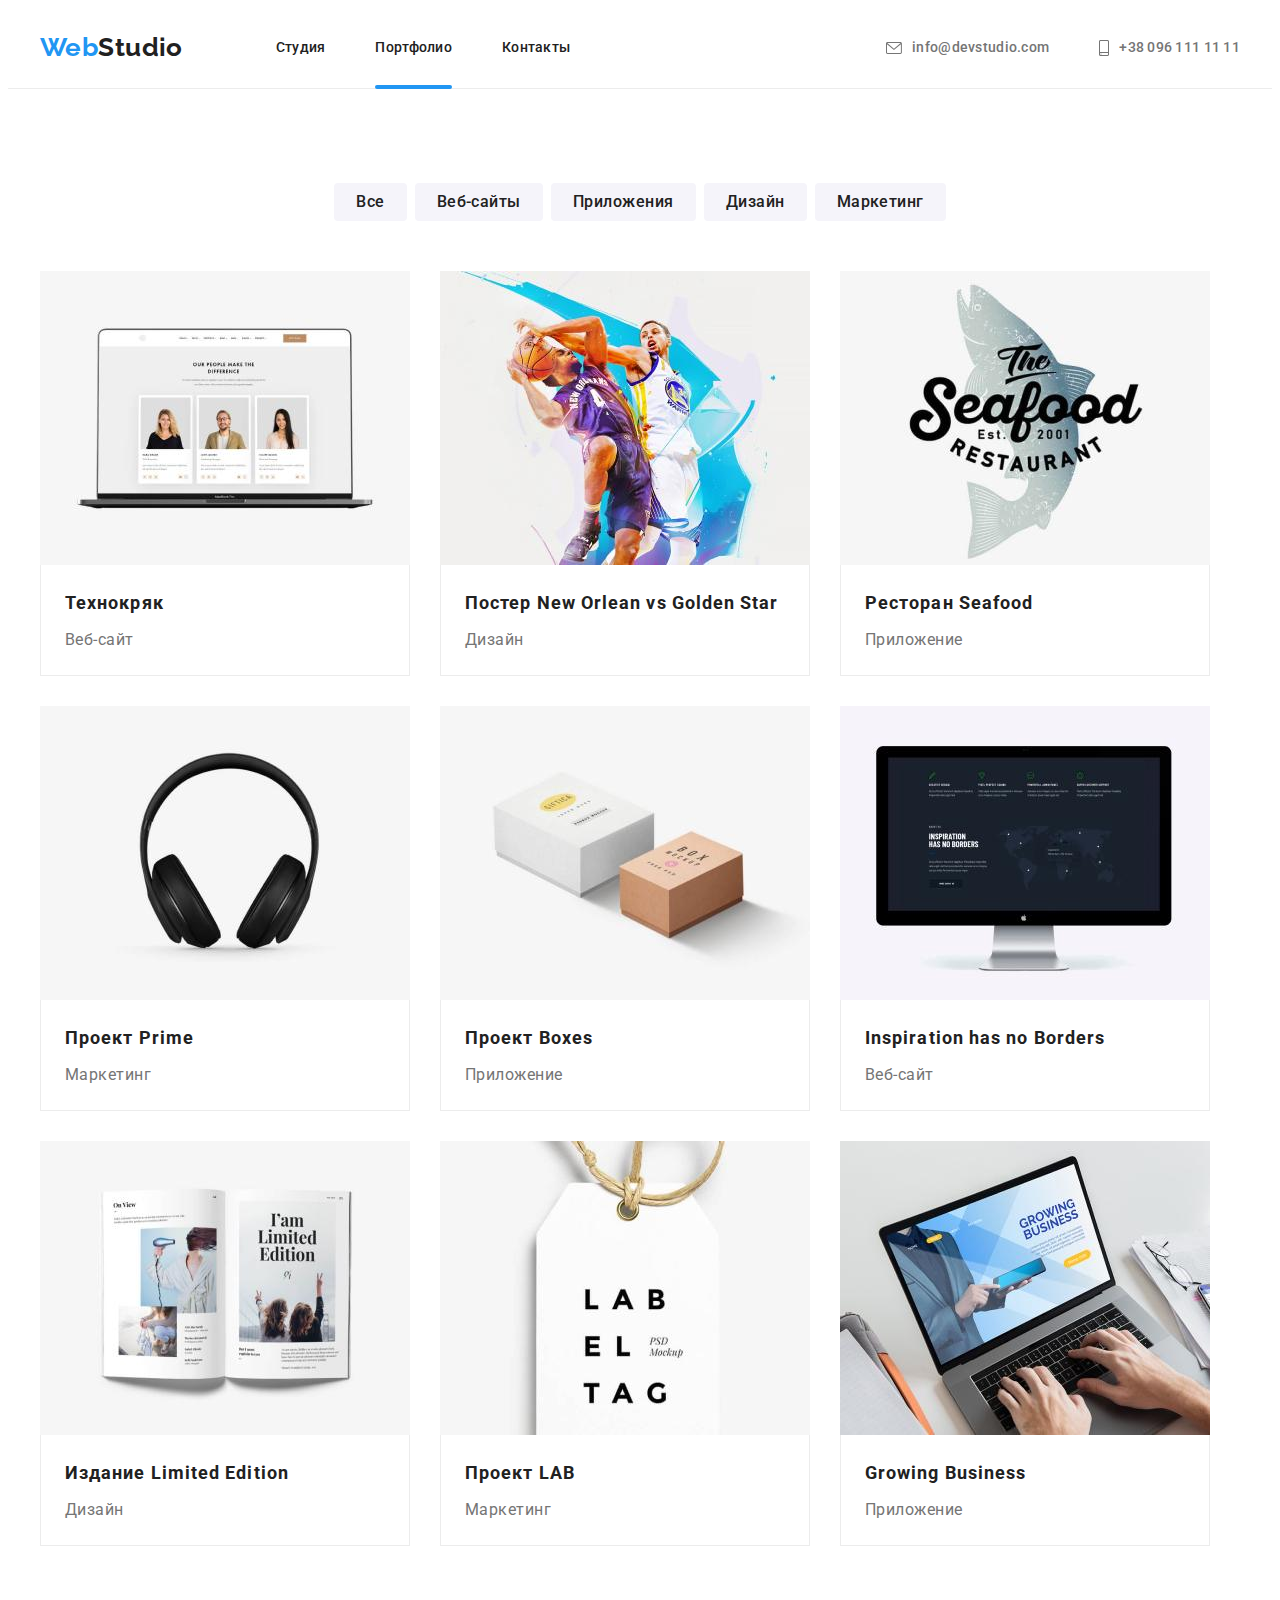
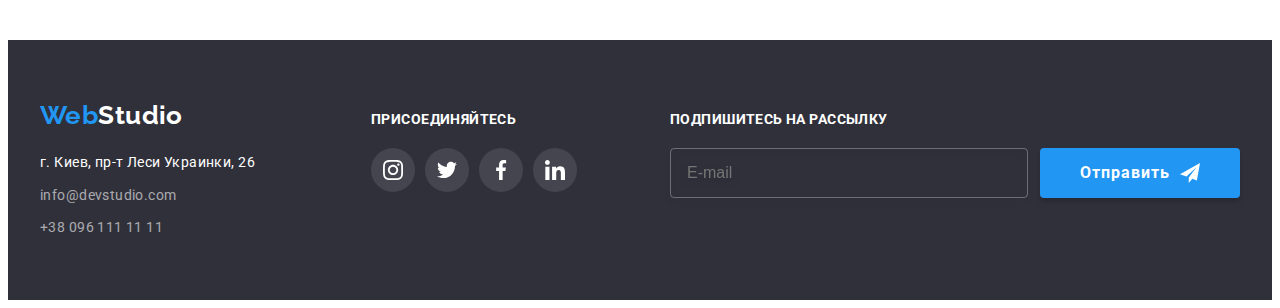
==== portfolio.html @ 01cbe45f "Add files via upload" ====
<!DOCTYPE html>
<html lang="ru">
<head>
    <meta charset="UTF-8">
    <meta http-equiv="X-UA-Compatible" content="IE=edge">
    <meta name="viewport" content="width=device-width, initial-scale=1.0">
    <link rel="preconnect" href="https://fonts.googleapis.com">
    <link rel="preconnect" href="https://fonts.gstatic.com" crossorigin>
    <link href="https://fonts.googleapis.com/css2?family=Raleway:wght@700&family=Roboto:wght@400;500;700;900&display=swap" rel="stylesheet">
    <link rel="stylesheet" href="https://cdnjs.cloudflare.com/ajax/libs/modern-normalize/1.1.0/modern-normalize.min.css"
        integrity="sha512-wpPYUAdjBVSE4KJnH1VR1HeZfpl1ub8YT/NKx4PuQ5NmX2tKuGu6U/JRp5y+Y8XG2tV+wKQpNHVUX03MfMFn9Q=="
        crossorigin="anonymous" referrerpolicy="no-referrer" />
    <link rel="stylesheet" href="./css/styles.css">
    <link rel="stylesheet" href="./css/main.min.css">
    <title>Document</title>
    
</head>
<body>
    <header class="header">
        <div class="container header__container">
            <nav class="navigation">
                <a href="./index.html" class="logo__dark"> <span class="logo">Web</span>Studio</a>
                <ul class="navigation__list">
                    <li class="navigation__item"><a class="navigation__link"
                            href="./index.html">Студия</a></li>
                    <li class="navigation__item"><a class="navigation__link navigation__link__active" href="./portfolio.html">Портфолио</a></li>
                    <li class="navigation__item"><a class="navigation__link" href="#">Контакты</a></li>
                </ul>
            </nav>
            <ul class="navigation-contacts">
                <li class="navigation-contacts__item">
                    <a class="navigation-contacts__link" href="mailto:info@devstudio.com">
                        <svg class="navigation-contacts__icon" width="16" height="12">
                            <use href="./images/icons.svg#icon-mail"></use>
                        </svg>
                        info@devstudio.com</a>
                </li>
    
                <li class="navigation-contacts__item"><a class="navigation-contacts__link" href="tel:+380961111111">
                        <svg class="navigation-contacts__icon" width="10" height="16">
                            <use href="./images/icons.svg#icon-smartphone"></use>
                        </svg>
                        +38 096 111 11 11</a>
                </li>
            </ul>
        </div>
    </header>

<main>
    <section class="section">
        <div class="container">
            <h1 class="hide-title">Наши проэкты</h1>
            <ul class="filter__list">
                <li class="filter__item"><button type="button" class="filter__btn">Все</button></li>
                <li class="filter__item"><button type="button" class="filter__btn">Веб-сайты</button></li>
                <li class="filter__item"><button type="button" class="filter__btn">Приложения</button></li>
                <li class="filter__item"><button type="button" class="filter__btn">Дизайн</button></li>
                <li class="filter__item"><button type="button" class="filter__btn">Маркетинг</button></li>
            </ul>

            <ul class="portfolio">
                <li class="portfolio__item">
                    <a class="portfolio__link" href="">
                        <div class="portfolio__wrap">
                            <img src="./images/tehnokryak.jpg" 
                            alt="Фотография ноутбука" width="370" height="294">
                            <p class="portfolio__text-content">Технокряк это современная площадка распространения коронавируса. Компании используют эту платформу для цифрового
                            шпионажа и атак на защищённые сервера конкурентов.</p>
                        </div>
                    <div class="portfolio__border portfolio-padding">
                        <h2 class="portfolio__title">Технокряк</h2>
                        <p class="portfolio__text">Веб-сайт</p>   
                    </div>
                </a>
                </li>

                <li class="portfolio__item">
                    <a class="portfolio__link" href="">
                        <div class="portfolio__wrap">
                            <img src="./images/poster-new-orlean.jpg" alt="Два баскетболиста" width="370" height="294">
                            <p class="portfolio__text-content">Технокряк это современная площадка распространения коронавируса. Компании используютэту платформу для цифрового
                            шпионажа и атак на защищённые сервера конкурентов.</p>
                        </div>
                    <div class="portfolio__border portfolio-padding">
                        <h2 class="portfolio__title">Постер <span lang="en">New Orlean vs Golden Star</span> </h2>
                        <p class="portfolio__text">Дизайн</p>
                    </div>
                    </a>
                </li>

                <li class="portfolio__item">
                    <a class="portfolio__link" href="">
                    <div class="portfolio__wrap">
                            <img src="./images/rest-seafood.jpg" alt="Эмблема ресторана" width="370" height="294">
                        <p class="portfolio__text-content">Технокряк это современная площадка распространения коронавируса. Компании используютэту платформу для цифрового
                        шпионажа и атак на защищённые сервера конкурентов.</p>
                    </div>
                    <div class="portfolio__border portfolio-padding">
                        <h2 class="portfolio__title">Ресторан <span lang="en">Seafood</span> </h2>
                        <p class="portfolio__text">Приложение</p>
                    </div>
                    </a>
                </li>

                <li class="portfolio__item">
                    <a class="portfolio__link" href="">
                    <div class="portfolio__wrap">
                        <img src="./images/prime.jpg" alt="Фото наушников" width="370" height="294">
                        <p class="portfolio__text-content">Технокряк это современная площадка распространения коронавируса. Компании используютэту платформу для цифрового
                        шпионажа и атак на защищённые сервера конкурентов.</p>
                    </div>
                    <div class="portfolio__border portfolio-padding">
                    <h2 class="portfolio__title">Проект <span lang="en">Prime</span> </h2>
                    <p class="portfolio__text">Маркетинг</p>
                    </div>
                    </a>
                </li>

                <li class="portfolio__item">
                    <a class="portfolio__link" href="">
                    <div class="portfolio__wrap">
                        <img src="./images/boxes.jpg" alt="Две коробки" width="370" height="294">
                        <p class="portfolio__text-content">Технокряк это современная площадка распространения коронавируса. Компании используютэту платформу для цифрового
                        шпионажа и атак на защищённые сервера конкурентов.</p>
                    </div>
                    <div class="portfolio__border portfolio-padding">
                    <h2 class="portfolio__title">Проект <span lang="en">Boxes</span> </h2>
                    <p class="portfolio__text">Приложение</p>
                    </div>
                    </a>
                </li>

                <li class="portfolio__item">
                    <a class="portfolio__link" href="">
                    <div class="portfolio__wrap">
                        <img src="./images/inspiration.jpg" alt="Монитор" width="370" height="294">
                        <p class="portfolio__text-content">Технокряк это современная площадка распространения коронавируса. Компании используютэту платформу для цифрового
                        шпионажа и атак на защищённые сервера конкурентов.</p>
                    </div>
                    <div class="portfolio__border portfolio-padding">
                    <h2 class="portfolio__title" lang="en">Inspiration has no Borders</h2>
                    <p class="portfolio__text">Веб-сайт</p>
                    </div>
                    </a>
                </li>

                <li class="portfolio__item">
                    <a class="portfolio__link" href="">
                    <div class="portfolio__wrap">
                        <img src="./images/limited-edition.jpg" alt="Открытая книга" width="370" height="294">
                        <p class="portfolio__text-content">Технокряк это современная площадка распространения коронавируса. Компании используютэту платформу для цифрового
                        шпионажа и атак на защищённые сервера конкурентов.</p>
                    </div>
                    <div class="portfolio__border portfolio-padding">
                    <h2 class="portfolio__title">Издание <span lang="en">Limited Edition</span> </h2>
                    <p class="portfolio__text">Дизайн</p>
                    </div>
                    </a>
                </li>

                <li class="portfolio__item">
                    <a class="portfolio__link" href="">
                    <div class="portfolio__wrap">
                        <img src="./images/lab.jpg" alt="Эмблема проэкта" width="370" height="294">
                        <p class="portfolio__text-content">Технокряк это современная площадка распространения коронавируса. Компании используютэту платформу для цифрового
                        шпионажа и атак на защищённые сервера конкурентов.</p>
                    </div>
                    <div class="portfolio__border portfolio-padding">
                    <h2 class="portfolio__title">Проект <span lang="en">LAB</span></h2>
                    <p class="portfolio__text">Маркетинг</p>
                    </div>
                    </a>
                </li>

                <li class="portfolio__item">
                    <a class="portfolio__link" href="">
                    <div class="portfolio__wrap">
                        <img src="./images/growing-business.jpg" alt="Реклама приложения на ноутбуке" width="370" height="294">
                        <p class="portfolio__text-content">Технокряк это современная площадка распространения коронавируса. Компании используютэту платформу для цифрового
                        шпионажа и атак на защищённые сервера конкурентов.</p>
                    </div>
                    <div class="portfolio__border portfolio-padding">
                    <h2 class="portfolio__title" lang="en">Growing Business</h2>
                    <p class="portfolio__text">Приложение</p>
                    </div>
                    </a>
                </li>

            </ul>
        </div>
    </section>

</main>
    
    <footer class="footer">
        <div class="container footer-block">
            <div class="footer-contacts">
                <a class="logo__white" href="#"><span class="logo">Web</span>Studio</a>
                <address>
                    <ul class="footer-contacts__list">
                        <li class="footer-contacts__item">
                            <a class="footer-contacts__link" href="https://goo.gl/maps/mKmkBRbk66RdH9SZ9" target="-blank"
                                rel="noopener noreferrer">
                                г. Киев, пр-т Леси Украинки, 26</a>
                        </li>
    
                        <li class="footer-contacts__item">
                            <a class="footer-contacts__mail-tel" href="mailto:info@devstudio.com">info@devstudio.com</a>
                        </li>
    
                        <li class="footer-contacts__item">
                            <a class="footer-contacts__mail-tel" href="tel:+380961111111">+38 096 111 11 11</a>
                        </li>
                    </ul>
                </address>
            </div>
    
            <div class="footer-social">
                <h3 class="footer-social__title">присоединяйтесь</h3>
                <ul class="footer-social__list">
                    <li class="footer-social__item">
                        <a class="footer-social__link" href="#">
                            <svg class="footer-social__icon size-icon">
                                <use href="./images/icons.svg#icon-instagram"></use>
                            </svg>
                        </a>
                    </li>
                    <li class="footer-social__item">
                        <a class="footer-social__link" href="#">
                            <svg class="footer-social__icon size-icon">
                                <use href="./images/icons.svg#icon-twitter"></use>
                            </svg>
                        </a>
                    </li>
                    <li class="footer-social__item">
                        <a class="footer-social__link" href="#">
                            <svg class="footer-social__icon size-icon">
                                <use href="./images/icons.svg#icon-facebook"></use>
                            </svg>
                        </a>
                    </li>
                    <li class="footer-social__item">
                        <a class="footer-social__link" href="#">
                            <svg class="footer-social__icon size-icon">
                                <use href="./images/icons.svg#icon-linkedin"></use>
                            </svg>
                        </a>
                    </li>
                </ul>
            </div>
    
            <div class="footer-mailing">
                <h2 class="footer-mailing__title">Подпишитесь на рассылку</h2>
                <form action="#" class="footer-mailing__form">
                    <input type="email" id="mailing" class="footer-mailing__input" placeholder="E-mail">
                    <button type="submit" class="footer-mailing__btn">Отправить
                        <svg class="footer-mailing__icon" width="20" height="20">
                            <use href="./images/icons.svg#icon-send"></use>
                        </svg>
                    </button>
                </form>
            </div>
        </div>
    </footer>
</body>
</html>
---- css/styles.css ----
/* --------------HEADER----------------------- */
<<<<<<< Updated upstream
.site {
  border: 1px solid #ececec;
  border-top-style: none;
  border-right-style: none;
  border-left-style: none;
}

.site-logo {
  font-family: Raleway;
  font-weight: 700;
  font-size: 26px;
  line-height: 1.19;
  color: var(--studio-header-logo-color);
  padding-bottom: 25px;
  padding-top: 24px;
  margin-right: 93px;
}

.navigation-container {
  display: flex;
  align-items: center;
}

.site-container {
  display: flex;
  align-items: center;
}

.site-logo-span {
  font-family: Raleway;
  font-weight: 700;
  font-size: 26px;
  line-height: 1.19;
  color: var(--web-logo-color);
}

.site-nav-link {
  display: block;
  font-weight: 500;
  font-size: 14px;
  line-height: 1.14;
  letter-spacing: 0.02em;
  color: var(--second-title-color);
  position: relative;
}

.site-nav-list {
  display: flex;
}

.site-nav-item:not(:last-child) {
  margin-right: 50px;
}

.site-nav-link.active::after {
  content: '';
  width: 100%;
  height: 4px;
  background-color: rgba(33, 150, 243, 1);
  position: absolute;
  display: block;
  bottom: -1px;
  left: 0;
  border-radius: 2px;
}

.site-nav-link,
.contacts-mail,
.contacts-tel {
  padding-top: 32px;
  padding-bottom: 32px;
}

.contacts-tel,
.contacts-mail {
  color: var(--header-contacts-text-color);
  display: flex;
  align-items: center;
  justify-content: center;
}

.contacts-item:not(:last-child) {
  margin-right: 50px;
}

.contacts-icon {
  fill: currentColor;
  margin-right: 10px;
}

.contacts-item {
  display: flex;
}

.contacts-list {
  font-weight: 500;
  font-size: 14px;
  line-height: 1.14;
  letter-spacing: 0.02em;
  color: var(--header-contacts-text-color);
  display: flex;
  margin-left: auto;
}
=======
>>>>>>> Stashed changes

/* ----------------------HOVER-FOCUS--------------------------- */

/* ----------------------HERO---------------------------- */

/* ----------------- PECULIARITEIS--------------------------- */

/* -----------------  WHAT WE DO --------------------------- */

/* -----------------  COMMADS --------------------------- */

/* -----------------  REGULAR CUSTOMERS --------------------------- */

/* -----------------  FOOTER --------------------------- */

/* -----------------  PORTFOLIO --------------------------- */

/* -----------------  MODAL ----------------------------- */
<<<<<<< Updated upstream

.backdrop {
  width: 100vw;
  height: 100vh;
  background-color: rgba(0, 0, 0, 0.2);
  position: fixed;
  top: 0;
  transition: opacity 1000ms cubic-bezier(0.4, 0, 0.2, 1),
    visibility 1000ms cubic-bezier(0.4, 0, 0.2, 1);
}

.backdrop.is-hidden .modal {
  transform: translateX(50px);
  transition: transform 1000ms cubic-bezier(0.4, 0, 0.2, 1);
}

.modal {
  position: absolute;
  width: 528px;
  min-height: 581px;
  background-color: #fff;
  border-radius: 4px;
  top: 50%;
  left: 50%;
  box-shadow: 0px 1px 3px rgba(0, 0, 0, 0.12), 0px 1px 1px rgba(0, 0, 0, 0.14),
    0px 2px 1px rgba(0, 0, 0, 0.2);
  transform: translateX(0);
  transform: translate(-50%, -50%);
  transition: transform 1000ms cubic-bezier(0.4, 0, 0.2, 1);
  padding: 40px 40px;
}

.modal-close {
  position: absolute;
  width: 30px;
  height: 30px;
  top: 8px;
  right: 8px;
  border: 1px solid rgba(0, 0, 0, 0.1);
  background-color: transparent;
  border-radius: 50%;
  display: flex;
  justify-content: center;
  align-items: center;
  cursor: pointer;
  transition: border-color 250ms cubic-bezier(0.4, 0, 0.2, 1);
}

.close-icon {
  fill: #000000;
  transition: fill 250ms cubic-bezier(0.4, 0, 0.2, 1),
    background-color 250ms cubic-bezier(0.4, 0, 0.2, 1);
}

.modal-text {
  font-weight: 700;
  font-size: 20px;
  line-height: 1.15;
  text-align: center;
  letter-spacing: 0.03em;
  color: #212121;
}
.is-hidden {
  visibility: hidden;
  opacity: 0;
  pointer-events: none;
}

.modal-form-input {
  width: 100%;
  height: 40px;
  margin: 0;
  border: 1px solid rgba(33, 33, 33, 0.2);
  box-sizing: border-box;
  border-radius: 4px;
  /* margin-top: 28px; */
  padding-right: 15px;
  padding-left: 42px;
  outline: none;
  transition: border-color 250ms cubic-bezier(0.4, 0, 0.2, 1);
}

.modal-license {
  font-size: 14px;
  line-height: 24px;
  line-height: 1.46%;
  box-sizing: border-box;
  outline: none;
  transition: border-color 250ms cubic-bezier(0.4, 0, 0.2, 1);
}

.modal-license:focus,
.modal-form-comments:focus,
.modal-form-input:focus {
  border-color: var(--hover-focus-color);
}

.modal-form-input:focus + .form-icon {
  fill: var(--hover-focus-color);
}

.modal-form-comments {
  width: 100%;
  height: 120px;
  border: 1px solid rgba(33, 33, 33, 0.2);
  box-sizing: border-box;
  border-radius: 4px;
  /* margin-top: 28px; */
  padding: 12px 16px;
  outline: none;
  display: block;
  transition: border-color 250ms cubic-bezier(0.4, 0, 0.2, 1);
}

.modal-form {
  margin-top: 12px;
}
.modal-field:not(:first-child) {
  margin-top: 10px;
}

.modal-license {
  color: #2196f3;
  text-decoration: underline;
}

.input-wrap {
  position: relative;
}

.input-icon {
  width: 18px;
  height: 18px;
  transition: fill 250ms cubic-bezier(0.4, 0, 0.2, 1);
}

.form-icon {
  position: absolute;
  left: 12px;
  top: 50%;
  transform: translateY(-50%);
}

.form-btn {
  width: 200px;
}

.check-item {
  width: 16px;
  height: 15px;
  border: 2px solid var(--second-title-color);
  border-radius: 2px;
  margin-right: 8px;
  display: flex;
  align-items: center;
  justify-content: center;
}

.check-text {
  font-size: 14px;
  line-height: 1.46em;
  display: flex;
  align-items: center;
}
.check-icon {
  fill: #ffffff;
}
.input-checkbox:checked + .check-text .check-item {
  background-color: var(--hover-focus-color);
  border: none;
}
.modal-check {
  justify-content: center;
  margin-top: 20px;
  display: flex;
}

.modal-btn {
  margin-top: 30px;
}
.modal-btn {
  display: flex;
  align-items: center;
  justify-content: center;
}

textarea {
  resize: none;
}
=======
>>>>>>> Stashed changes
---- css/main.min.css ----
p,h1,h2,h3,h4,h5,h6{margin:0}ul{margin:0;padding:0;list-style:none}img{display:block;max-width:100%;height:auto}a{text-decoration:none;-webkit-transition:color 250ms cubic-bezier(0.4, 0, 0.2, 1);transition:color 250ms cubic-bezier(0.4, 0, 0.2, 1)}label{font-size:12px;line-height:1.16;color:var(--main-text-color);display:block;margin-bottom:4px}address{font-style:normal}textarea{resize:none}:root{--main-title-color: #ffffff;--second-title-color: #212121;--main-text-color: #757575;--footer-contacts-text-color: rgba(255, 255, 255, 0.6);--footer-link-color: #ffffff;--header-contacts-text-color: #757575;--hover-focus-color: #2196f3;--hero-btn-color: #188ce8;--web-logo-color: #2196f3;--studio-header-logo-color: #212121;--studio-footer-logo-color: #ffffff;--main-btn-color: #ffffff;--background-btn-color: #2196f3;--background-portfolio-btn-color: #f5f4fa;--background-hero-footer-color: #2f303a;--background-commands-color: #f5f4fa;--background-item-commads: #ffffff;--second-btn-color: #212121;--portfolio-btn-accent-color: #ffffff}.hide-title{border:0;clip:rect(0 0 0 0);height:1px;margin:-1px;overflow:hidden;padding:0;position:absolute;white-space:nowrap;width:1px}body{font-family:Roboto, sans-serif;font-size:14px;line-height:1.71;letter-spacing:0.03em;color:var(--main-text-color)}.container{width:1200px;padding-left:15px;padding-right:15px;margin:0 auto}.section{padding-top:94px;padding-bottom:94px}.section__title{font-weight:700;font-size:36px;line-height:1.16;text-align:center;color:var(--second-title-color)}.size-icon{width:20px;height:20px;-webkit-transition:fill 250ms cubic-bezier(0.4, 0, 0.2, 1);transition:fill 250ms cubic-bezier(0.4, 0, 0.2, 1)}.peculiarities__icon{width:70px;height:70px}.customers__icon{width:106px;height:60px}.header{border:1px solid #ececec;border-top-style:none;border-right-style:none;border-left-style:none}.logo{font-family:Raleway;font-weight:700;font-size:26px;line-height:1.19;color:var(--web-logo-color)}.logo__dark{font-family:Raleway;font-weight:700;font-size:26px;line-height:1.19;color:var(--studio-header-logo-color);padding-bottom:25px;padding-top:24px;margin-right:93px}.header__container{display:-webkit-box;display:-ms-flexbox;display:flex;-webkit-box-align:center;-ms-flex-align:center;align-items:center}.navigation{display:-webkit-box;display:-ms-flexbox;display:flex;-webkit-box-align:center;-ms-flex-align:center;align-items:center}.navigation__link{display:block;font-weight:500;font-size:14px;line-height:1.14;letter-spacing:0.02em;color:var(--second-title-color);position:relative}.navigation__link:hover,.navigation__link:focus{color:var(--hover-focus-color)}.navigation__list{display:-webkit-box;display:-ms-flexbox;display:flex}.navigation__item:not(:last-child){margin-right:50px}.navigation__link.navigation__link__active::after{content:'';width:100%;height:4px;background-color:#2196f3;position:absolute;display:block;bottom:-1px;left:0;border-radius:2px}.navigation__link,.navigation-contacts__link{padding-top:32px;padding-bottom:32px}.navigation-contacts__link{color:var(--header-contacts-text-color);display:-webkit-box;display:-ms-flexbox;display:flex;-webkit-box-align:center;-ms-flex-align:center;align-items:center;-webkit-box-pack:center;-ms-flex-pack:center;justify-content:center}.navigation-contacts__link:hover,.navigation-contacts__link:focus{color:var(--hover-focus-color)}.navigation-contacts__icon{fill:currentColor;margin-right:10px}.navigation-contacts__item{display:-webkit-box;display:-ms-flexbox;display:flex}.navigation-contacts__item:not(:last-child){margin-right:50px}.navigation-contacts{font-weight:500;font-size:14px;line-height:1.14;letter-spacing:0.02em;color:var(--header-contacts-text-color);display:-webkit-box;display:-ms-flexbox;display:flex;margin-left:auto}.contacts-icon:hover,.contacts-icon:focus{fill:currentColor}.hero{background-color:var(--background-hero-footer-color);text-align:center;padding:200px 0px;background-image:-webkit-gradient(linear, left top, left bottom, from(rgba(47,48,58,0.4)), to(rgba(47,48,58,0.4))),url(../images/title.jpg);background-image:linear-gradient(rgba(47,48,58,0.4), rgba(47,48,58,0.4)),url(../images/title.jpg);background-size:cover;max-width:1600px;margin-left:auto;margin-right:auto;background-repeat:no-repeat;background-position:center}.hero__title{font-weight:900;font-size:44px;line-height:1.36;letter-spacing:0.06em;text-transform:uppercase;color:var(--main-title-color)}.hero__btn{font-family:Roboto;font-weight:700;font-size:16px;line-height:1.87;letter-spacing:0.06em;color:var(--main-btn-color);background:var(--background-btn-color);-webkit-box-shadow:0px 4px 4px rgba(0,0,0,0.15);box-shadow:0px 4px 4px rgba(0,0,0,0.15);border-radius:4px;padding:10px 32px;cursor:pointer;border:transparent}.peculiarities{display:-webkit-box;display:-ms-flexbox;display:flex}.peculiarities__item{width:270px}.peculiarities__item:not(:last-child){margin-right:30px}.peculiarities__title{font-weight:700;font-size:14px;line-height:1.14;text-transform:uppercase;color:var(--second-title-color)}.peculiarities__text{margin-top:10px}.peculiarities__box{height:120px;display:-webkit-box;display:-ms-flexbox;display:flex;-webkit-box-align:center;-ms-flex-align:center;align-items:center;-webkit-box-pack:center;-ms-flex-pack:center;justify-content:center;background-color:#f5f4fa;border-radius:4px;margin-bottom:30px}.section_no-padding-top{padding-top:0px}.work{display:-webkit-box;display:-ms-flexbox;display:flex;margin-top:50px}.work__item{position:relative}.work__item:not(:last-child){margin-right:30px}.work__text{font-weight:700;line-height:1.14;color:#ffffff;text-transform:uppercase}.work__item>.work__text{position:absolute;bottom:0;left:0;background:rgba(47,48,58,0.8);width:100%;height:70px;display:-webkit-box;display:-ms-flexbox;display:flex;-webkit-box-align:center;-ms-flex-align:center;align-items:center;-webkit-box-pack:center;-ms-flex-pack:center;justify-content:center}.section__other-background{background-color:var(--background-commands-color)}.commands__title{font-weight:500;font-size:16px;line-height:1.18;text-align:center;color:var(--second-title-color)}.commands{display:-webkit-box;display:-ms-flexbox;display:flex;margin-top:50px}.commands__text{text-align:center;margin-top:10px}.commands__indent{padding-top:30px;padding-bottom:30px}.commands__item{-webkit-box-shadow:0px 1px 3px rgba(0,0,0,0.12),0px 1px 1px rgba(0,0,0,0.14),0px 2px 1px rgba(0,0,0,0.2);box-shadow:0px 1px 3px rgba(0,0,0,0.12),0px 1px 1px rgba(0,0,0,0.14),0px 2px 1px rgba(0,0,0,0.2);border-radius:0px 0px 4px 4px;background:var(--background-item-commads)}.commands__item:not(:last-child){margin-right:30px}.social__icon{fill:#afb1b8}.social__link:hover .social__icon,.social__link:focus .social__icon{fill:#ffffff}.social{display:-webkit-box;display:-ms-flexbox;display:flex;-webkit-box-pack:center;-ms-flex-pack:center;justify-content:center;margin-top:16px}.social__item{width:44px;height:44px}.social__item+.social{margin-left:10px}.social__link{width:100%;height:100%;border-radius:50%;display:-webkit-box;display:-ms-flexbox;display:flex;-webkit-box-align:center;-ms-flex-align:center;align-items:center;-webkit-box-pack:center;-ms-flex-pack:center;justify-content:center;-webkit-transition:fill 250ms cubic-bezier(0.4, 0, 0.2, 1),background-color 250ms cubic-bezier(0.4, 0, 0.2, 1);transition:fill 250ms cubic-bezier(0.4, 0, 0.2, 1),background-color 250ms cubic-bezier(0.4, 0, 0.2, 1)}.social__link:hover,.social__link:focus{background-color:#2196f3}.customers__icon{fill:#afb1b8;-webkit-transition:fill 250ms cubic-bezier(0.4, 0, 0.2, 1),background-color 250ms cubic-bezier(0.4, 0, 0.2, 1);transition:fill 250ms cubic-bezier(0.4, 0, 0.2, 1),background-color 250ms cubic-bezier(0.4, 0, 0.2, 1)}.customers__icon:hover,.customers__icon:focus{fill:#2196f3}.customers{display:-webkit-box;display:-ms-flexbox;display:flex;-webkit-box-pack:center;-ms-flex-pack:center;justify-content:center;-ms-flex-line-pack:center;align-content:center;margin-top:50px}.customers__item{width:170px;height:92px;border:1px solid;border-radius:4px;border-color:#afb1b8;-webkit-transition:border-color 250ms cubic-bezier(0.4, 0, 0.2, 1);transition:border-color 250ms cubic-bezier(0.4, 0, 0.2, 1)}.customers__item:hover,.customers__item:focus{color:#2196f3;border-color:#2196f3}.customers__item+.customers__item{margin-left:30px}.customers__link{width:100%;height:100%;display:-webkit-box;display:-ms-flexbox;display:flex;-webkit-box-align:center;-ms-flex-align:center;align-items:center;-webkit-box-pack:center;-ms-flex-pack:center;justify-content:center}.customers__link:hover .customers__icon,.customers__link:focus .customers__icon{fill:#2196f3}.footer{background-color:var(--background-hero-footer-color);padding:60px 0}.footer-contacts{-webkit-box-flex:1;-ms-flex-positive:1;flex-grow:1;margin-right:70px}.footer-contacts__list{margin-top:20px}.footer-contacts__item:not(:first-child){margin-top:9px}.footer-contacts__link{font-family:Roboto;font-style:normal;font-weight:400;font-size:14px;line-height:1.71;letter-spacing:0.03em;color:var(--footer-link-color)}.footer-contacts__mail-tel{font-weight:400;font-size:14px;line-height:1.71;letter-spacing:0.03em;color:var(--footer-contacts-text-color)}.footer-contacts__mail-tel:hover,.footer-contacts__mail-tel:focus{color:var(--hover-focus-color)}.footer-social{margin-right:93px}.footer-social__title{font-weight:700;font-size:14px;line-height:1.14;letter-spacing:3%;color:#ffffff;text-transform:uppercase}.footer-mailing__form{margin-top:20px;display:-webkit-box;display:-ms-flexbox;display:flex;-webkit-box-align:self-end;-ms-flex-align:self-end;align-items:self-end;text-align:center}.footer-social__list{display:-webkit-box;display:-ms-flexbox;display:flex;margin-top:20px}.footer-social__item{border-radius:50%;background-color:rgba(255,255,255,0.1);width:44px;height:44px}.footer-social__item+.footer-social__item{margin-left:10px}.footer-social__icon{fill:#ffffff}.footer-social__link{width:100%;height:100%;border-radius:50%;display:-webkit-box;display:-ms-flexbox;display:flex;-webkit-box-align:center;-ms-flex-align:center;align-items:center;-webkit-box-pack:center;-ms-flex-pack:center;justify-content:center;-webkit-transition:fill 250ms cubic-bezier(0.4, 0, 0.2, 1),background-color 250ms cubic-bezier(0.4, 0, 0.2, 1);transition:fill 250ms cubic-bezier(0.4, 0, 0.2, 1),background-color 250ms cubic-bezier(0.4, 0, 0.2, 1)}.footer-social__link:hover,.footer-social__link:focus{background-color:#2196f3}.footer-mailing{display:block}.footer-mailing__title{text-transform:uppercase;color:var(--main-title-color);font-weight:700;font-size:14px;line-height:1.14;text-transform:uppercase}.footer-mailing__input{width:358px;height:50px;padding:15px 16px;margin-right:12px;border:1px solid rgba(255,255,255,0.3);-webkit-box-sizing:border-box;box-sizing:border-box;-webkit-filter:drop-shadow(0px 4px 4px rgba(0,0,0,0.15));filter:drop-shadow(0px 4px 4px rgba(0,0,0,0.15));border-radius:4px;font-size:16px;line-height:1.25;display:-webkit-box;display:-ms-flexbox;display:flex;color:rgba(255,255,255,0.6);background-color:var(--hero-background-color);outline:none;-webkit-transition-property:border-color;transition-property:border-color;-webkit-transition-duration:250ms;transition-duration:250ms;-webkit-transition-timing-function:cubic-bezier(0.4, 0, 0.2, 1);transition-timing-function:cubic-bezier(0.4, 0, 0.2, 1)}.footer-mailing__btn{font-family:Roboto;font-weight:700;font-size:16px;line-height:1.87;letter-spacing:0.06em;color:var(--main-btn-color);background:var(--background-btn-color);-webkit-box-shadow:0px 4px 4px rgba(0,0,0,0.15);box-shadow:0px 4px 4px rgba(0,0,0,0.15);border-radius:4px;padding:10px 32px;cursor:pointer;border:transparent;-webkit-box-pack:center;-ms-flex-pack:center;justify-content:center;width:200px;display:-webkit-box;display:-ms-flexbox;display:flex;-webkit-box-align:center;-ms-flex-align:center;align-items:center}.footer-mailing__icon{margin-left:10px}.footer-block{display:-webkit-box;display:-ms-flexbox;display:flex;-webkit-box-align:baseline;-ms-flex-align:baseline;align-items:baseline}.logo__white{font-family:Raleway;font-weight:700;font-size:26px;line-height:1.19;color:var(--studio-footer-logo-color);display:block}.backdrop{width:100vw;height:100vh;background-color:rgba(0,0,0,0.2);position:fixed;top:0;-webkit-transition:opacity 1000ms cubic-bezier(0.4, 0, 0.2, 1),visibility 1000ms cubic-bezier(0.4, 0, 0.2, 1);transition:opacity 1000ms cubic-bezier(0.4, 0, 0.2, 1),visibility 1000ms cubic-bezier(0.4, 0, 0.2, 1)}.backdrop.is-hidden .modal{-webkit-transform:translateX(50px);transform:translateX(50px);-webkit-transition:-webkit-transform 1000ms cubic-bezier(0.4, 0, 0.2, 1);transition:-webkit-transform 1000ms cubic-bezier(0.4, 0, 0.2, 1);transition:transform 1000ms cubic-bezier(0.4, 0, 0.2, 1);transition:transform 1000ms cubic-bezier(0.4, 0, 0.2, 1), -webkit-transform 1000ms cubic-bezier(0.4, 0, 0.2, 1)}.modal{position:absolute;width:528px;min-height:581px;background-color:#fff;border-radius:4px;top:50%;left:50%;-webkit-box-shadow:0px 1px 3px rgba(0,0,0,0.12),0px 1px 1px rgba(0,0,0,0.14),0px 2px 1px rgba(0,0,0,0.2);box-shadow:0px 1px 3px rgba(0,0,0,0.12),0px 1px 1px rgba(0,0,0,0.14),0px 2px 1px rgba(0,0,0,0.2);-webkit-transform:translateX(0);transform:translateX(0);-webkit-transform:translate(-50%, -50%);transform:translate(-50%, -50%);-webkit-transition:-webkit-transform 1000ms cubic-bezier(0.4, 0, 0.2, 1);transition:-webkit-transform 1000ms cubic-bezier(0.4, 0, 0.2, 1);transition:transform 1000ms cubic-bezier(0.4, 0, 0.2, 1);transition:transform 1000ms cubic-bezier(0.4, 0, 0.2, 1), -webkit-transform 1000ms cubic-bezier(0.4, 0, 0.2, 1);padding:40px 40px}.modal__close{position:absolute;width:30px;height:30px;top:8px;right:8px;border:1px solid rgba(0,0,0,0.1);background-color:transparent;border-radius:50%;display:-webkit-box;display:-ms-flexbox;display:flex;-webkit-box-pack:center;-ms-flex-pack:center;justify-content:center;-webkit-box-align:center;-ms-flex-align:center;align-items:center;cursor:pointer;-webkit-transition:border-color 250ms cubic-bezier(0.4, 0, 0.2, 1);transition:border-color 250ms cubic-bezier(0.4, 0, 0.2, 1)}.modal__close:hover,.modal__close:focus{color:#2196f3;border-color:#2196f3}.modal__icon{fill:#000000;-webkit-transition:fill 250ms cubic-bezier(0.4, 0, 0.2, 1),background-color 250ms cubic-bezier(0.4, 0, 0.2, 1);transition:fill 250ms cubic-bezier(0.4, 0, 0.2, 1),background-color 250ms cubic-bezier(0.4, 0, 0.2, 1)}.modal__icon:hover,.modal__icon:focus{fill:#2196f3}.modal__close:hover .modal__icon,.modal__close:focus .modal__icon{fill:#2196f3}.modal__text{font-weight:700;font-size:20px;line-height:1.15;text-align:center;letter-spacing:0.03em;color:#212121}.modal-form{margin-top:12px}.modal-form:not(:first-child){margin-top:10px}.modal-form__wrap{position:relative}.is-hidden{visibility:hidden;opacity:0;pointer-events:none}.modal-form__input{width:100%;height:40px;margin:0;border:1px solid rgba(33,33,33,0.2);-webkit-box-sizing:border-box;box-sizing:border-box;border-radius:4px;padding-right:15px;padding-left:42px;outline:none;-webkit-transition:border-color 250ms cubic-bezier(0.4, 0, 0.2, 1);transition:border-color 250ms cubic-bezier(0.4, 0, 0.2, 1)}.modal-form__input:focus{border-color:var(--hover-focus-color)}.modal-check__license{font-size:14px;line-height:24px;line-height:1.46%;-webkit-box-sizing:border-box;box-sizing:border-box;outline:none;-webkit-transition:border-color 250ms cubic-bezier(0.4, 0, 0.2, 1);transition:border-color 250ms cubic-bezier(0.4, 0, 0.2, 1)}.modal-form__icon{position:absolute;left:12px;top:50%;-webkit-transform:translateY(-50%);transform:translateY(-50%);width:18px;height:18px;-webkit-transition:fill 250ms cubic-bezier(0.4, 0, 0.2, 1);transition:fill 250ms cubic-bezier(0.4, 0, 0.2, 1)}.modal-form__input:focus+.modal-form__icon{fill:var(--hover-focus-color)}.modal-form__comments{width:100%;height:120px;border:1px solid rgba(33,33,33,0.2);-webkit-box-sizing:border-box;box-sizing:border-box;border-radius:4px;padding:12px 16px;outline:none;display:block;-webkit-transition:border-color 250ms cubic-bezier(0.4, 0, 0.2, 1);transition:border-color 250ms cubic-bezier(0.4, 0, 0.2, 1)}.modal-form__comments:focus{border-color:var(--hover-focus-color)}.modal-check{-webkit-box-pack:center;-ms-flex-pack:center;justify-content:center;margin-top:20px;display:-webkit-box;display:-ms-flexbox;display:flex}.modal-check__input:checked+.modal-check__text .modal-check__item{background-color:var(--hover-focus-color);border:none}.modal-check__item{width:16px;height:15px;border:2px solid var(--second-title-color);border-radius:2px;margin-right:8px;display:-webkit-box;display:-ms-flexbox;display:flex;-webkit-box-align:center;-ms-flex-align:center;align-items:center;-webkit-box-pack:center;-ms-flex-pack:center;justify-content:center}.modal-check__text{font-size:14px;line-height:24px;line-height:1.46%;display:-webkit-box;display:-ms-flexbox;display:flex;-webkit-box-align:center;-ms-flex-align:center;align-items:center}.modal-check__icon{fill:#ffffff}.modal-check__license{color:#2196f3;text-decoration:underline;margin-left:4px}.modal-check__license:focus{border-color:var(--hover-focus-color)}.modal-btn{margin-top:30px}.modal-btn__btn{display:-webkit-box;display:-ms-flexbox;display:flex;-webkit-box-align:center;-ms-flex-align:center;align-items:center;-webkit-box-pack:center;-ms-flex-pack:center;justify-content:center;font-family:Roboto;font-weight:700;font-size:16px;line-height:1.87;letter-spacing:0.06em;color:var(--main-btn-color);background:var(--background-btn-color);-webkit-box-shadow:0px 4px 4px rgba(0,0,0,0.15);box-shadow:0px 4px 4px rgba(0,0,0,0.15);border-radius:4px;padding:10px 32px;cursor:pointer;border:transparent;width:200px}.portfolio__title{font-weight:700;font-size:18px;line-height:2;letter-spacing:0.06em;color:var(--second-title-color)}.filter__list{display:-webkit-box;display:-ms-flexbox;display:flex;-webkit-box-pack:center;-ms-flex-pack:center;justify-content:center}.filter__item:not(:last-child){margin-right:8px}.filter__btn{font-family:Roboto;font-weight:500;font-size:16px;line-height:1.62;text-align:center;letter-spacing:0.03em;color:var(--second-btn-color);background-color:var(--background-portfolio-btn-color);cursor:pointer;border-radius:4px;border:0px;padding:6px 22px;-webkit-transition:color 250ms cubic-bezier(0.4, 0, 0.2, 1),background-color 250ms cubic-bezier(0.4, 0, 0.2, 1),-webkit-box-shadow 250ms cubic-bezier(0.4, 0, 0.2, 1);transition:color 250ms cubic-bezier(0.4, 0, 0.2, 1),background-color 250ms cubic-bezier(0.4, 0, 0.2, 1),-webkit-box-shadow 250ms cubic-bezier(0.4, 0, 0.2, 1);transition:color 250ms cubic-bezier(0.4, 0, 0.2, 1),background-color 250ms cubic-bezier(0.4, 0, 0.2, 1),box-shadow 250ms cubic-bezier(0.4, 0, 0.2, 1);transition:color 250ms cubic-bezier(0.4, 0, 0.2, 1),background-color 250ms cubic-bezier(0.4, 0, 0.2, 1),box-shadow 250ms cubic-bezier(0.4, 0, 0.2, 1),-webkit-box-shadow 250ms cubic-bezier(0.4, 0, 0.2, 1)}.filter__btn:focus,.filter__btn:hover{color:var(--portfolio-btn-accent-color);background-color:var(--background-btn-color);-webkit-box-shadow:0px 3px 1px rgba(0,0,0,0.1),0px 1px 2px rgba(0,0,0,0.08),0px 2px 2px rgba(0,0,0,0.12);box-shadow:0px 3px 1px rgba(0,0,0,0.1),0px 1px 2px rgba(0,0,0,0.08),0px 2px 2px rgba(0,0,0,0.12)}.portfolio{display:-webkit-box;display:-ms-flexbox;display:flex;-ms-flex-wrap:wrap;flex-wrap:wrap;margin-top:50px}.portfolio__item{margin-right:30px}.portfolio__item:hover,.portfolio__item:focus{-webkit-box-shadow:0px 1px 1px rgba(0,0,0,0.12),0px 4px 4px rgba(0,0,0,0.06),1px 4px 6px rgba(0,0,0,0.16);box-shadow:0px 1px 1px rgba(0,0,0,0.12),0px 4px 4px rgba(0,0,0,0.06),1px 4px 6px rgba(0,0,0,0.16)}.portfolio__item:nth-child(3n){margin-right:0px}.portfolio__item:nth-child(n+4){margin-top:30px}.portfolio__wrap{position:relative;overflow:hidden}.portfolio__text{font-size:16px;line-height:1.87;letter-spacing:0.03em;color:var(--main-text-color);margin-top:4px}.portfolio__text-content{position:absolute;top:0;right:0;background-color:rgba(33,150,243,0.9);padding:63px 24px;font-size:18px;line-height:1.5;color:#ffffff;height:100%;overflow:auto;-webkit-transform:translateY(100%);transform:translateY(100%);-webkit-transition:-webkit-transform 250ms cubic-bezier(0.4, 0, 0.2, 1);transition:-webkit-transform 250ms cubic-bezier(0.4, 0, 0.2, 1);transition:transform 250ms cubic-bezier(0.4, 0, 0.2, 1);transition:transform 250ms cubic-bezier(0.4, 0, 0.2, 1), -webkit-transform 250ms cubic-bezier(0.4, 0, 0.2, 1)}.portfolio__link:hover .portfolio__text-content,.portfolio__link:focus .portfolio__text-content{-webkit-transform:translateY(0%);transform:translateY(0%)}.portfolio__link{display:block}.portfolio__link:hover,.portfolio__link:focus{-webkit-box-shadow:0px 1px 1px rgba(0,0,0,0.12),0px 4px 4px rgba(0,0,0,0.06),1px 4px 6px rgba(0,0,0,0.16);box-shadow:0px 1px 1px rgba(0,0,0,0.12),0px 4px 4px rgba(0,0,0,0.06),1px 4px 6px rgba(0,0,0,0.16)}.portfolio__border{border:1px solid #ececec;border-top:none}.portfolio-padding{padding:20px 24px}
/*# sourceMappingURL=main.min.css.map */
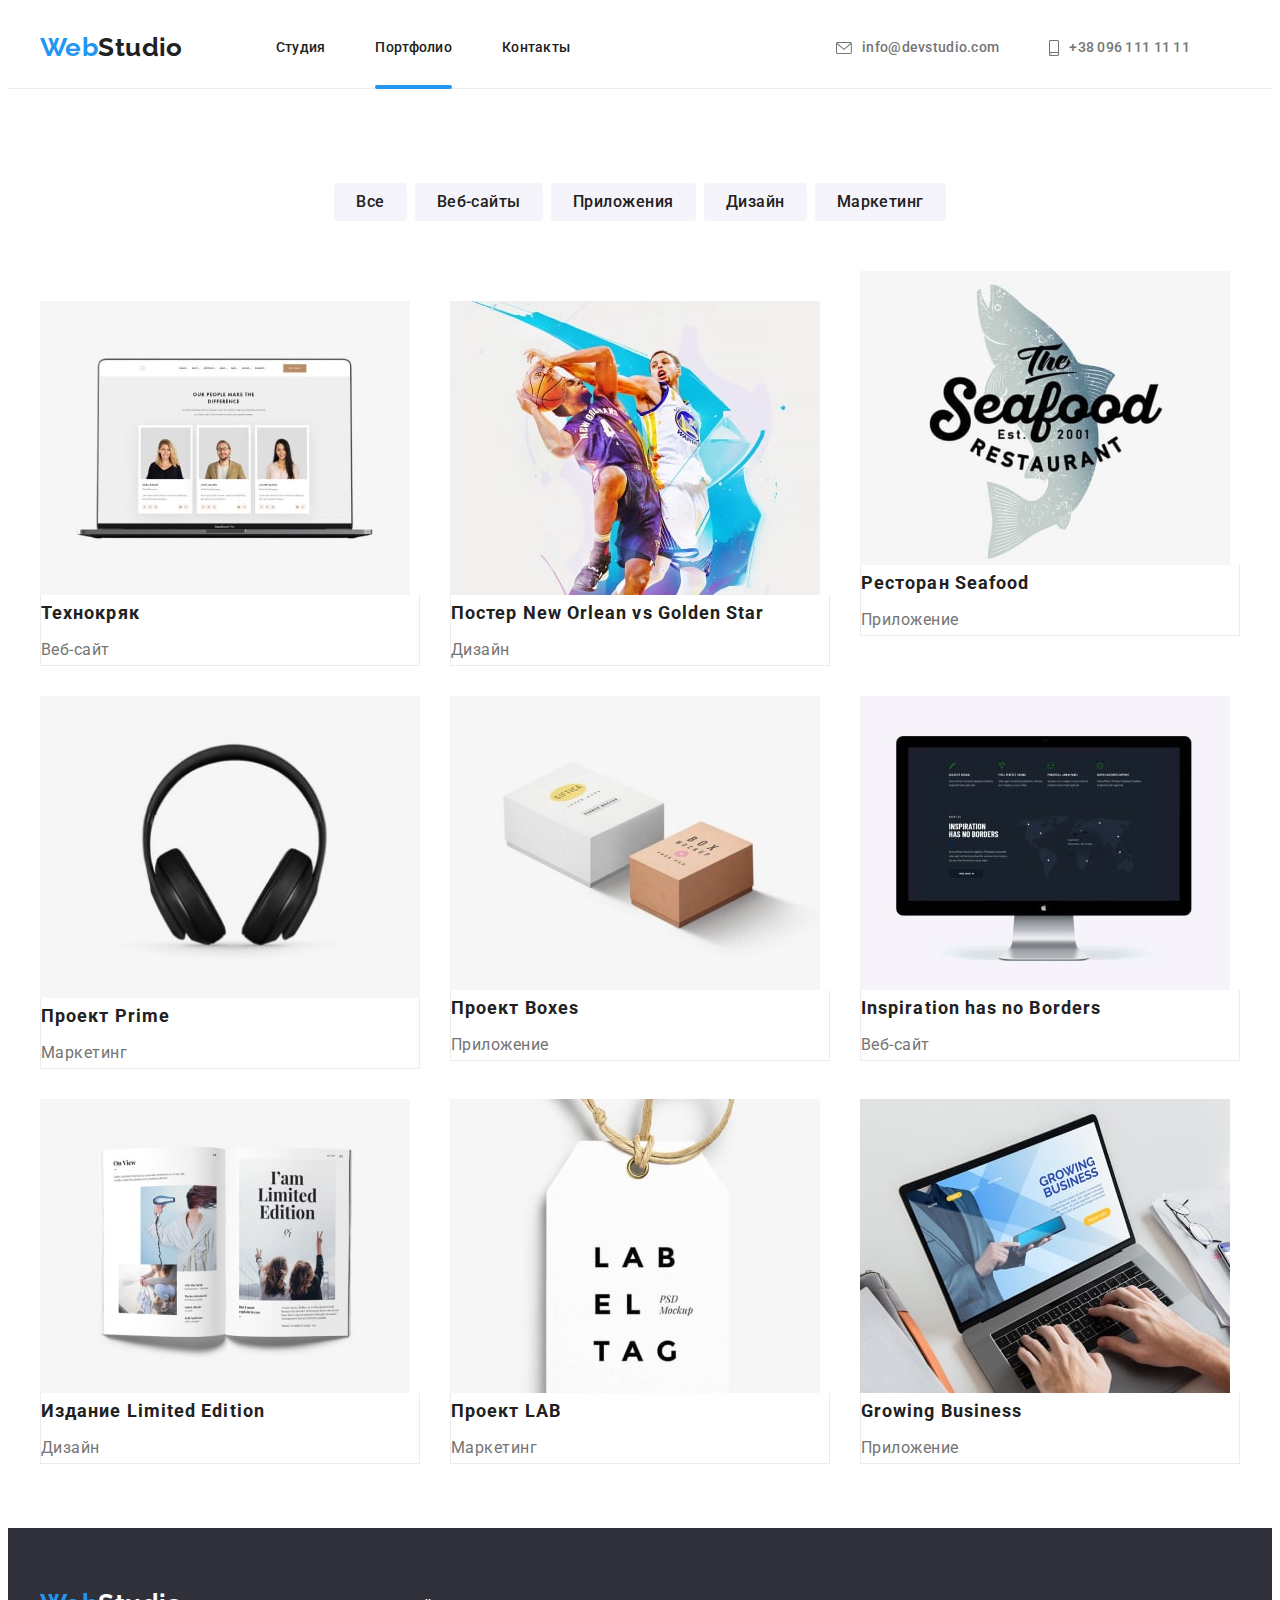
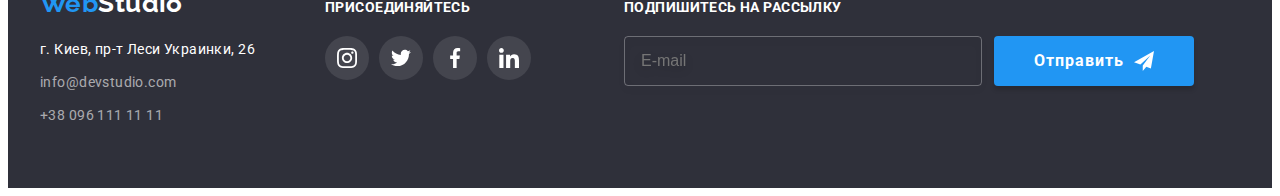
==== commit 02f6c435: "1" ====
--- a/portfolio.html
+++ b/portfolio.html
@@ -21,7 +21,7 @@
             <nav class="navigation">
                 <a href="./index.html" class="logo__dark"> <span class="logo">Web</span>Studio</a>
                 <ul class="navigation__list">
-                    <li class="navigation__item"><a class="navigation__link"
+                    <li class="navigation__item"><a class="navigation__link "
                             href="./index.html">Студия</a></li>
                     <li class="navigation__item"><a class="navigation__link navigation__link__active" href="./portfolio.html">Портфолио</a></li>
                     <li class="navigation__item"><a class="navigation__link" href="#">Контакты</a></li>
@@ -43,6 +43,51 @@
                         +38 096 111 11 11</a>
                 </li>
             </ul>
+            <button type="button" class="mob-menu__btn" data-menu-open>
+                <svg class="mob-menu__icon--open" width="40" height="40">
+                    <use href="./images/icons.svg#menu"></use>
+                </svg></button>
+        </div>
+    
+    
+        <div class="mob-menu is-hidden" data-menu>
+            <div class="mob-menu__thumb">
+                <button type="button" class="mob-menu__btn " data-menu-close><svg class="mob-menu__icon--close" width="40"
+                        height="40">
+                        <use href="./images/icons.svg#icon-close-black"></use>
+                    </svg></button>
+                <div class="mob-menu-top">
+                    <ul class="mob-menu__nav">
+                        <li class="mob-menu__item">
+                            <a class="mob-menu__link " href="./index.html" rel="noreferrer">Студия</a>
+                        </li>
+                        <li class="mob-menu__item">
+                            <a class="mob-menu__link mob-menu__link--active" href="./portfolio.html">Портфолио</a>
+                        </li>
+                        <li class="mob-menu__item">
+                            <a class="mob-menu__link" href="">Контакты</a>
+                        </li>
+                    </ul>
+                </div>
+                <div class="mob-menu-botom">
+                    <ul class="mob-menu__communication">
+                        <li class="communication__item">
+                            <a class="communication__link--tel" href="tel:+380991111111">
+                                +38 099 111 11 11</a>
+                        </li>
+                        <li class="communication__item">
+                            <a class="communication__link" href="mailto:info@example.com">
+                                info@example.com</a>
+                        </li>
+                    </ul>
+                    <ul class="mob-menu__community">
+                        <li class="community__item"> <a class="community__link" href=""> Instagram</a></li>
+                        <li class="community__item"><a class="community__link" href="">Twitter</a></li>
+                        <li class="community__item"><a class="community__link" href="">Facebook</a></li>
+                        <li class="community__item"><a class="community__link" href="">LinkedIn</a></li>
+                    </ul>
+                </div>
+            </div>
         </div>
     </header>
 
@@ -62,8 +107,18 @@
                 <li class="portfolio__item">
                     <a class="portfolio__link" href="">
                         <div class="portfolio__wrap">
-                            <img src="./images/tehnokryak.jpg" 
-                            alt="Фотография ноутбука" width="370" height="294">
+                            <picture>
+                                <source srcset="
+                                ./images/portfolio1-desktop-1200-min.jpg 1x, 
+                                ./images/portfolio1-desktop-1200-2x-min.jpg 2x" media="(min-width: 1200px)">
+                                <source srcset="
+                                ./images/portfolio1-tablet-768-min.jpg 1x, 
+                                ./images/portfolio1-tablet-768-2x-min.jpg 2x" media="(min-width: 768px)">
+                                <source srcset="
+                                ./images/portfolio1-mobile-480-min.jpg 1x, 
+                                ./images/portfolio1-mobile-480-2x-min.jpg 2x" media="(min-width: 480px)">
+                                <img src="./images/portfolio1-desktop-1200-2x-min.jpg" alt="Фотография ноутбука">
+                            </picture>
                             <p class="portfolio__text-content">Технокряк это современная площадка распространения коронавируса. Компании используют эту платформу для цифрового
                             шпионажа и атак на защищённые сервера конкурентов.</p>
                         </div>
@@ -77,7 +132,18 @@
                 <li class="portfolio__item">
                     <a class="portfolio__link" href="">
                         <div class="portfolio__wrap">
-                            <img src="./images/poster-new-orlean.jpg" alt="Два баскетболиста" width="370" height="294">
+                                <picture>
+                                <source srcset="
+                                ./images/portfolio2-desktop-1200-min.jpg 1x, 
+                                ./images/portfolio2-desktop-1200-2x-min.jpg 2x" media="(min-width: 1200px)">
+                                <source srcset="
+                                ./images/portfolio2-tablet-768-min.jpg 1x, 
+                                ./images/portfolio2-tablet-768-2x-min.jpg 2x" media="(min-width: 768px)">
+                                <source srcset="
+                                ./images/portfolio2-mobile-480-min.jpg 1x, 
+                                ./images/portfolio2-mobile-480-2x-min.jpg 2x" media="(min-width: 480px)">
+                                <img src="./images/portfolio2-mobile-480-2x-min.jpg" alt="Два баскетболиста">
+                            </picture>
                             <p class="portfolio__text-content">Технокряк это современная площадка распространения коронавируса. Компании используютэту платформу для цифрового
                             шпионажа и атак на защищённые сервера конкурентов.</p>
                         </div>
@@ -91,7 +157,19 @@
                 <li class="portfolio__item">
                     <a class="portfolio__link" href="">
                     <div class="portfolio__wrap">
-                            <img src="./images/rest-seafood.jpg" alt="Эмблема ресторана" width="370" height="294">
+                            <picture>
+                                <source srcset="
+                                ./images/portfolio3-desktop-1200-min.jpg 1x, 
+                                ./images/portfolio3-desktop-1200-2x-min.jpg 2x" media="(min-width: 1200px)">
+                                <source srcset="
+                                ./images/portfolio3-tablet-768-min.jpg 1x, 
+                                ./images/portfolio3-tablet-768-2x-min.jpg 2x" media="(min-width: 768px)">
+                                <source srcset="
+                                ./images/portfolio3-mobile-480-min.jpg 1x, 
+                                ./images/portfolio3-mobile-480-2x-min.jpg 2x" media="(min-width: 480px)">
+                                <img src="./images/portfolio3-mobile-480-2x-min.jpg" alt="Эмблема ресторана">
+                            </picture>
+
                         <p class="portfolio__text-content">Технокряк это современная площадка распространения коронавируса. Компании используютэту платформу для цифрового
                         шпионажа и атак на защищённые сервера конкурентов.</p>
                     </div>
@@ -105,7 +183,18 @@
                 <li class="portfolio__item">
                     <a class="portfolio__link" href="">
                     <div class="portfolio__wrap">
-                        <img src="./images/prime.jpg" alt="Фото наушников" width="370" height="294">
+                            <picture>
+                                <source srcset="
+                                ./images/portfolio4-desktop-1200-min.jpg 1x, 
+                                ./images/portfolio4-desktop-1200-2x-min.jpg 2x" media="(min-width: 1200px)">
+                                <source srcset="
+                                ./images/portfolio4-tablet-768-min.jpg 1x, 
+                                ./images/portfolio4-tablet-768-2x-min.jpg 2x" media="(min-width: 768px)">
+                                <source srcset="
+                                ./images/portfolio4-mobile-480-min.jpg 1x, 
+                                ./images/portfolio4-mobile-480-2x-min.jpg 2x" media="(min-width: 480px)">
+                                <img src="./images/portfolio4-mobile-480-2x-min.jpg" alt="Фото наушников" width="100%">
+                            </picture>
                         <p class="portfolio__text-content">Технокряк это современная площадка распространения коронавируса. Компании используютэту платформу для цифрового
                         шпионажа и атак на защищённые сервера конкурентов.</p>
                     </div>
@@ -119,7 +208,18 @@
                 <li class="portfolio__item">
                     <a class="portfolio__link" href="">
                     <div class="portfolio__wrap">
-                        <img src="./images/boxes.jpg" alt="Две коробки" width="370" height="294">
+                            <picture>
+                                <source srcset="
+                                ./images/portfolio5-desktop-1200-min.jpg 1x, 
+                                ./images/portfolio5-desktop-1200-2x-min.jpg 2x" media="(min-width: 1200px)">
+                                <source srcset="
+                                ./images/portfolio5-tablet-768-min.jpg 1x, 
+                                ./images/portfolio5-tablet-768-2x-min.jpg 2x" media="(min-width: 768px)">
+                                <source srcset="
+                                ./images/portfolio5-mobile-480-min.jpg 1x, 
+                                ./images/portfolio5-mobile-480-2x-min.jpg 2x" media="(min-width: 480px)">
+                                <img src="./images/portfolio5-mobile-480-2x-min.jpg" alt="Две коробки">
+                            </picture>
                         <p class="portfolio__text-content">Технокряк это современная площадка распространения коронавируса. Компании используютэту платформу для цифрового
                         шпионажа и атак на защищённые сервера конкурентов.</p>
                     </div>
@@ -133,7 +233,18 @@
                 <li class="portfolio__item">
                     <a class="portfolio__link" href="">
                     <div class="portfolio__wrap">
-                        <img src="./images/inspiration.jpg" alt="Монитор" width="370" height="294">
+                            <picture>
+                                <source srcset="
+                                ./images/portfolio6-desktop-1200-min.jpg 1x, 
+                                ./images/portfolio6-desktop-1200-2x-min.jpg 2x" media="(min-width: 1200px)">
+                                <source srcset="
+                                ./images/portfolio6-tablet-768-min.jpg 1x, 
+                                ./images/portfolio6-tablet-768-2x-min.jpg 2x" media="(min-width: 768px)">
+                                <source srcset="
+                                ./images/portfolio6-mobile-480-min.jpg 1x, 
+                                ./images/portfolio6-mobile-480-2x-min.jpg 2x" media="(min-width: 480px)">
+                                <img src="./images/portfolio6-mobile-480-2x-min.jpg" alt="Монитор">
+                            </picture>
                         <p class="portfolio__text-content">Технокряк это современная площадка распространения коронавируса. Компании используютэту платформу для цифрового
                         шпионажа и атак на защищённые сервера конкурентов.</p>
                     </div>
@@ -147,7 +258,18 @@
                 <li class="portfolio__item">
                     <a class="portfolio__link" href="">
                     <div class="portfolio__wrap">
-                        <img src="./images/limited-edition.jpg" alt="Открытая книга" width="370" height="294">
+                                <picture>
+                                <source srcset="
+                                ./images/portfolio7-desktop-1200-min.jpg 1x, 
+                                ./images/portfolio7-desktop-1200-2x-min.jpg 2x" media="(min-width: 1200px)">
+                                <source srcset="
+                                ./images/portfolio7-tablet-768-min.jpg 1x, 
+                                ./images/portfolio7-tablet-768-2x-min.jpg 2x" media="(min-width: 768px)">
+                                <source srcset="
+                                ./images/portfolio7-mobile-480-min.jpg 1x, 
+                                ./images/portfolio7-mobile-480-2x-min.jpg 2x" media="(min-width: 480px)">
+                                <img src="./images/portfolio7-mobile-480-2x-min.jpg" alt="Открытая книга">
+                            </picture>
                         <p class="portfolio__text-content">Технокряк это современная площадка распространения коронавируса. Компании используютэту платформу для цифрового
                         шпионажа и атак на защищённые сервера конкурентов.</p>
                     </div>
@@ -161,7 +283,18 @@
                 <li class="portfolio__item">
                     <a class="portfolio__link" href="">
                     <div class="portfolio__wrap">
-                        <img src="./images/lab.jpg" alt="Эмблема проэкта" width="370" height="294">
+                            <picture>
+                                <source srcset="
+                                ./images/portfolio8-desktop-1200-min.jpg 1x, 
+                                ./images/portfolio8-desktop-1200-2x-min.jpg 2x" media="(min-width: 1200px)">
+                                <source srcset="
+                                ./images/portfolio8-tablet-768-min.jpg 1x, 
+                                ./images/portfolio8-tablet-768-2x-min.jpg 2x" media="(min-width: 768px)">
+                                <source srcset="
+                                ./images/portfolio8-mobile-480-min.jpg 1x, 
+                                ./images/portfolio8-mobile-480-2x-min.jpg 2x" media="(min-width: 480px)">
+                                <img src="./images/portfolio8-mobile-480-2x-min.jpg" alt="Эмблема проэкта">
+                            </picture>
                         <p class="portfolio__text-content">Технокряк это современная площадка распространения коронавируса. Компании используютэту платформу для цифрового
                         шпионажа и атак на защищённые сервера конкурентов.</p>
                     </div>
@@ -175,7 +308,18 @@
                 <li class="portfolio__item">
                     <a class="portfolio__link" href="">
                     <div class="portfolio__wrap">
-                        <img src="./images/growing-business.jpg" alt="Реклама приложения на ноутбуке" width="370" height="294">
+                                <picture>
+                                <source srcset="
+                                ./images/portfolio9-desktop-1200-min.jpg 1x, 
+                                ./images/portfolio9-desktop-1200-2x-min.jpg 2x" media="(min-width: 1200px)">
+                                <source srcset="
+                                ./images/portfolio9-tablet-768-min.jpg 1x, 
+                                ./images/portfolio9-tablet-768-2x-min.jpg 2x" media="(min-width: 768px)">
+                                <source srcset="
+                                ./images/portfolio9-mobile-480-min.jpg 1x, 
+                                ./images/portfolio9-mobile-480-2x-min.jpg 2x" media="(min-width: 480px)">
+                                <img src="./images/portfolio9-mobile-480-2x-min.jpg" alt="Реклама приложения на ноутбуке">
+                            </picture>
                         <p class="portfolio__text-content">Технокряк это современная площадка распространения коронавируса. Компании используютэту платформу для цифрового
                         шпионажа и атак на защищённые сервера конкурентов.</p>
                     </div>
@@ -262,5 +406,6 @@
             </div>
         </div>
     </footer>
+    <script src="./js/menu.js"></script>
 </body>
 </html>--- a/css/main.min.css
+++ b/css/main.min.css
@@ -1,2 +1,2 @@
-p,h1,h2,h3,h4,h5,h6{margin:0}ul{margin:0;padding:0;list-style:none}img{display:block;max-width:100%;height:auto}a{text-decoration:none;-webkit-transition:color 250ms cubic-bezier(0.4, 0, 0.2, 1);transition:color 250ms cubic-bezier(0.4, 0, 0.2, 1)}label{font-size:12px;line-height:1.16;color:var(--main-text-color);display:block;margin-bottom:4px}address{font-style:normal}textarea{resize:none}:root{--main-title-color: #ffffff;--second-title-color: #212121;--main-text-color: #757575;--footer-contacts-text-color: rgba(255, 255, 255, 0.6);--footer-link-color: #ffffff;--header-contacts-text-color: #757575;--hover-focus-color: #2196f3;--hero-btn-color: #188ce8;--web-logo-color: #2196f3;--studio-header-logo-color: #212121;--studio-footer-logo-color: #ffffff;--main-btn-color: #ffffff;--background-btn-color: #2196f3;--background-portfolio-btn-color: #f5f4fa;--background-hero-footer-color: #2f303a;--background-commands-color: #f5f4fa;--background-item-commads: #ffffff;--second-btn-color: #212121;--portfolio-btn-accent-color: #ffffff}.hide-title{border:0;clip:rect(0 0 0 0);height:1px;margin:-1px;overflow:hidden;padding:0;position:absolute;white-space:nowrap;width:1px}body{font-family:Roboto, sans-serif;font-size:14px;line-height:1.71;letter-spacing:0.03em;color:var(--main-text-color)}.container{width:1200px;padding-left:15px;padding-right:15px;margin:0 auto}.section{padding-top:94px;padding-bottom:94px}.section__title{font-weight:700;font-size:36px;line-height:1.16;text-align:center;color:var(--second-title-color)}.size-icon{width:20px;height:20px;-webkit-transition:fill 250ms cubic-bezier(0.4, 0, 0.2, 1);transition:fill 250ms cubic-bezier(0.4, 0, 0.2, 1)}.peculiarities__icon{width:70px;height:70px}.customers__icon{width:106px;height:60px}.header{border:1px solid #ececec;border-top-style:none;border-right-style:none;border-left-style:none}.logo{font-family:Raleway;font-weight:700;font-size:26px;line-height:1.19;color:var(--web-logo-color)}.logo__dark{font-family:Raleway;font-weight:700;font-size:26px;line-height:1.19;color:var(--studio-header-logo-color);padding-bottom:25px;padding-top:24px;margin-right:93px}.header__container{display:-webkit-box;display:-ms-flexbox;display:flex;-webkit-box-align:center;-ms-flex-align:center;align-items:center}.navigation{display:-webkit-box;display:-ms-flexbox;display:flex;-webkit-box-align:center;-ms-flex-align:center;align-items:center}.navigation__link{display:block;font-weight:500;font-size:14px;line-height:1.14;letter-spacing:0.02em;color:var(--second-title-color);position:relative}.navigation__link:hover,.navigation__link:focus{color:var(--hover-focus-color)}.navigation__list{display:-webkit-box;display:-ms-flexbox;display:flex}.navigation__item:not(:last-child){margin-right:50px}.navigation__link.navigation__link__active::after{content:'';width:100%;height:4px;background-color:#2196f3;position:absolute;display:block;bottom:-1px;left:0;border-radius:2px}.navigation__link,.navigation-contacts__link{padding-top:32px;padding-bottom:32px}.navigation-contacts__link{color:var(--header-contacts-text-color);display:-webkit-box;display:-ms-flexbox;display:flex;-webkit-box-align:center;-ms-flex-align:center;align-items:center;-webkit-box-pack:center;-ms-flex-pack:center;justify-content:center}.navigation-contacts__link:hover,.navigation-contacts__link:focus{color:var(--hover-focus-color)}.navigation-contacts__icon{fill:currentColor;margin-right:10px}.navigation-contacts__item{display:-webkit-box;display:-ms-flexbox;display:flex}.navigation-contacts__item:not(:last-child){margin-right:50px}.navigation-contacts{font-weight:500;font-size:14px;line-height:1.14;letter-spacing:0.02em;color:var(--header-contacts-text-color);display:-webkit-box;display:-ms-flexbox;display:flex;margin-left:auto}.contacts-icon:hover,.contacts-icon:focus{fill:currentColor}.hero{background-color:var(--background-hero-footer-color);text-align:center;padding:200px 0px;background-image:-webkit-gradient(linear, left top, left bottom, from(rgba(47,48,58,0.4)), to(rgba(47,48,58,0.4))),url(../images/title.jpg);background-image:linear-gradient(rgba(47,48,58,0.4), rgba(47,48,58,0.4)),url(../images/title.jpg);background-size:cover;max-width:1600px;margin-left:auto;margin-right:auto;background-repeat:no-repeat;background-position:center}.hero__title{font-weight:900;font-size:44px;line-height:1.36;letter-spacing:0.06em;text-transform:uppercase;color:var(--main-title-color)}.hero__btn{font-family:Roboto;font-weight:700;font-size:16px;line-height:1.87;letter-spacing:0.06em;color:var(--main-btn-color);background:var(--background-btn-color);-webkit-box-shadow:0px 4px 4px rgba(0,0,0,0.15);box-shadow:0px 4px 4px rgba(0,0,0,0.15);border-radius:4px;padding:10px 32px;cursor:pointer;border:transparent}.peculiarities{display:-webkit-box;display:-ms-flexbox;display:flex}.peculiarities__item{width:270px}.peculiarities__item:not(:last-child){margin-right:30px}.peculiarities__title{font-weight:700;font-size:14px;line-height:1.14;text-transform:uppercase;color:var(--second-title-color)}.peculiarities__text{margin-top:10px}.peculiarities__box{height:120px;display:-webkit-box;display:-ms-flexbox;display:flex;-webkit-box-align:center;-ms-flex-align:center;align-items:center;-webkit-box-pack:center;-ms-flex-pack:center;justify-content:center;background-color:#f5f4fa;border-radius:4px;margin-bottom:30px}.section_no-padding-top{padding-top:0px}.work{display:-webkit-box;display:-ms-flexbox;display:flex;margin-top:50px}.work__item{position:relative}.work__item:not(:last-child){margin-right:30px}.work__text{font-weight:700;line-height:1.14;color:#ffffff;text-transform:uppercase}.work__item>.work__text{position:absolute;bottom:0;left:0;background:rgba(47,48,58,0.8);width:100%;height:70px;display:-webkit-box;display:-ms-flexbox;display:flex;-webkit-box-align:center;-ms-flex-align:center;align-items:center;-webkit-box-pack:center;-ms-flex-pack:center;justify-content:center}.section__other-background{background-color:var(--background-commands-color)}.commands__title{font-weight:500;font-size:16px;line-height:1.18;text-align:center;color:var(--second-title-color)}.commands{display:-webkit-box;display:-ms-flexbox;display:flex;margin-top:50px}.commands__text{text-align:center;margin-top:10px}.commands__indent{padding-top:30px;padding-bottom:30px}.commands__item{-webkit-box-shadow:0px 1px 3px rgba(0,0,0,0.12),0px 1px 1px rgba(0,0,0,0.14),0px 2px 1px rgba(0,0,0,0.2);box-shadow:0px 1px 3px rgba(0,0,0,0.12),0px 1px 1px rgba(0,0,0,0.14),0px 2px 1px rgba(0,0,0,0.2);border-radius:0px 0px 4px 4px;background:var(--background-item-commads)}.commands__item:not(:last-child){margin-right:30px}.social__icon{fill:#afb1b8}.social__link:hover .social__icon,.social__link:focus .social__icon{fill:#ffffff}.social{display:-webkit-box;display:-ms-flexbox;display:flex;-webkit-box-pack:center;-ms-flex-pack:center;justify-content:center;margin-top:16px}.social__item{width:44px;height:44px}.social__item+.social{margin-left:10px}.social__link{width:100%;height:100%;border-radius:50%;display:-webkit-box;display:-ms-flexbox;display:flex;-webkit-box-align:center;-ms-flex-align:center;align-items:center;-webkit-box-pack:center;-ms-flex-pack:center;justify-content:center;-webkit-transition:fill 250ms cubic-bezier(0.4, 0, 0.2, 1),background-color 250ms cubic-bezier(0.4, 0, 0.2, 1);transition:fill 250ms cubic-bezier(0.4, 0, 0.2, 1),background-color 250ms cubic-bezier(0.4, 0, 0.2, 1)}.social__link:hover,.social__link:focus{background-color:#2196f3}.customers__icon{fill:#afb1b8;-webkit-transition:fill 250ms cubic-bezier(0.4, 0, 0.2, 1),background-color 250ms cubic-bezier(0.4, 0, 0.2, 1);transition:fill 250ms cubic-bezier(0.4, 0, 0.2, 1),background-color 250ms cubic-bezier(0.4, 0, 0.2, 1)}.customers__icon:hover,.customers__icon:focus{fill:#2196f3}.customers{display:-webkit-box;display:-ms-flexbox;display:flex;-webkit-box-pack:center;-ms-flex-pack:center;justify-content:center;-ms-flex-line-pack:center;align-content:center;margin-top:50px}.customers__item{width:170px;height:92px;border:1px solid;border-radius:4px;border-color:#afb1b8;-webkit-transition:border-color 250ms cubic-bezier(0.4, 0, 0.2, 1);transition:border-color 250ms cubic-bezier(0.4, 0, 0.2, 1)}.customers__item:hover,.customers__item:focus{color:#2196f3;border-color:#2196f3}.customers__item+.customers__item{margin-left:30px}.customers__link{width:100%;height:100%;display:-webkit-box;display:-ms-flexbox;display:flex;-webkit-box-align:center;-ms-flex-align:center;align-items:center;-webkit-box-pack:center;-ms-flex-pack:center;justify-content:center}.customers__link:hover .customers__icon,.customers__link:focus .customers__icon{fill:#2196f3}.footer{background-color:var(--background-hero-footer-color);padding:60px 0}.footer-contacts{-webkit-box-flex:1;-ms-flex-positive:1;flex-grow:1;margin-right:70px}.footer-contacts__list{margin-top:20px}.footer-contacts__item:not(:first-child){margin-top:9px}.footer-contacts__link{font-family:Roboto;font-style:normal;font-weight:400;font-size:14px;line-height:1.71;letter-spacing:0.03em;color:var(--footer-link-color)}.footer-contacts__mail-tel{font-weight:400;font-size:14px;line-height:1.71;letter-spacing:0.03em;color:var(--footer-contacts-text-color)}.footer-contacts__mail-tel:hover,.footer-contacts__mail-tel:focus{color:var(--hover-focus-color)}.footer-social{margin-right:93px}.footer-social__title{font-weight:700;font-size:14px;line-height:1.14;letter-spacing:3%;color:#ffffff;text-transform:uppercase}.footer-mailing__form{margin-top:20px;display:-webkit-box;display:-ms-flexbox;display:flex;-webkit-box-align:self-end;-ms-flex-align:self-end;align-items:self-end;text-align:center}.footer-social__list{display:-webkit-box;display:-ms-flexbox;display:flex;margin-top:20px}.footer-social__item{border-radius:50%;background-color:rgba(255,255,255,0.1);width:44px;height:44px}.footer-social__item+.footer-social__item{margin-left:10px}.footer-social__icon{fill:#ffffff}.footer-social__link{width:100%;height:100%;border-radius:50%;display:-webkit-box;display:-ms-flexbox;display:flex;-webkit-box-align:center;-ms-flex-align:center;align-items:center;-webkit-box-pack:center;-ms-flex-pack:center;justify-content:center;-webkit-transition:fill 250ms cubic-bezier(0.4, 0, 0.2, 1),background-color 250ms cubic-bezier(0.4, 0, 0.2, 1);transition:fill 250ms cubic-bezier(0.4, 0, 0.2, 1),background-color 250ms cubic-bezier(0.4, 0, 0.2, 1)}.footer-social__link:hover,.footer-social__link:focus{background-color:#2196f3}.footer-mailing{display:block}.footer-mailing__title{text-transform:uppercase;color:var(--main-title-color);font-weight:700;font-size:14px;line-height:1.14;text-transform:uppercase}.footer-mailing__input{width:358px;height:50px;padding:15px 16px;margin-right:12px;border:1px solid rgba(255,255,255,0.3);-webkit-box-sizing:border-box;box-sizing:border-box;-webkit-filter:drop-shadow(0px 4px 4px rgba(0,0,0,0.15));filter:drop-shadow(0px 4px 4px rgba(0,0,0,0.15));border-radius:4px;font-size:16px;line-height:1.25;display:-webkit-box;display:-ms-flexbox;display:flex;color:rgba(255,255,255,0.6);background-color:var(--hero-background-color);outline:none;-webkit-transition-property:border-color;transition-property:border-color;-webkit-transition-duration:250ms;transition-duration:250ms;-webkit-transition-timing-function:cubic-bezier(0.4, 0, 0.2, 1);transition-timing-function:cubic-bezier(0.4, 0, 0.2, 1)}.footer-mailing__btn{font-family:Roboto;font-weight:700;font-size:16px;line-height:1.87;letter-spacing:0.06em;color:var(--main-btn-color);background:var(--background-btn-color);-webkit-box-shadow:0px 4px 4px rgba(0,0,0,0.15);box-shadow:0px 4px 4px rgba(0,0,0,0.15);border-radius:4px;padding:10px 32px;cursor:pointer;border:transparent;-webkit-box-pack:center;-ms-flex-pack:center;justify-content:center;width:200px;display:-webkit-box;display:-ms-flexbox;display:flex;-webkit-box-align:center;-ms-flex-align:center;align-items:center}.footer-mailing__icon{margin-left:10px}.footer-block{display:-webkit-box;display:-ms-flexbox;display:flex;-webkit-box-align:baseline;-ms-flex-align:baseline;align-items:baseline}.logo__white{font-family:Raleway;font-weight:700;font-size:26px;line-height:1.19;color:var(--studio-footer-logo-color);display:block}.backdrop{width:100vw;height:100vh;background-color:rgba(0,0,0,0.2);position:fixed;top:0;-webkit-transition:opacity 1000ms cubic-bezier(0.4, 0, 0.2, 1),visibility 1000ms cubic-bezier(0.4, 0, 0.2, 1);transition:opacity 1000ms cubic-bezier(0.4, 0, 0.2, 1),visibility 1000ms cubic-bezier(0.4, 0, 0.2, 1)}.backdrop.is-hidden .modal{-webkit-transform:translateX(50px);transform:translateX(50px);-webkit-transition:-webkit-transform 1000ms cubic-bezier(0.4, 0, 0.2, 1);transition:-webkit-transform 1000ms cubic-bezier(0.4, 0, 0.2, 1);transition:transform 1000ms cubic-bezier(0.4, 0, 0.2, 1);transition:transform 1000ms cubic-bezier(0.4, 0, 0.2, 1), -webkit-transform 1000ms cubic-bezier(0.4, 0, 0.2, 1)}.modal{position:absolute;width:528px;min-height:581px;background-color:#fff;border-radius:4px;top:50%;left:50%;-webkit-box-shadow:0px 1px 3px rgba(0,0,0,0.12),0px 1px 1px rgba(0,0,0,0.14),0px 2px 1px rgba(0,0,0,0.2);box-shadow:0px 1px 3px rgba(0,0,0,0.12),0px 1px 1px rgba(0,0,0,0.14),0px 2px 1px rgba(0,0,0,0.2);-webkit-transform:translateX(0);transform:translateX(0);-webkit-transform:translate(-50%, -50%);transform:translate(-50%, -50%);-webkit-transition:-webkit-transform 1000ms cubic-bezier(0.4, 0, 0.2, 1);transition:-webkit-transform 1000ms cubic-bezier(0.4, 0, 0.2, 1);transition:transform 1000ms cubic-bezier(0.4, 0, 0.2, 1);transition:transform 1000ms cubic-bezier(0.4, 0, 0.2, 1), -webkit-transform 1000ms cubic-bezier(0.4, 0, 0.2, 1);padding:40px 40px}.modal__close{position:absolute;width:30px;height:30px;top:8px;right:8px;border:1px solid rgba(0,0,0,0.1);background-color:transparent;border-radius:50%;display:-webkit-box;display:-ms-flexbox;display:flex;-webkit-box-pack:center;-ms-flex-pack:center;justify-content:center;-webkit-box-align:center;-ms-flex-align:center;align-items:center;cursor:pointer;-webkit-transition:border-color 250ms cubic-bezier(0.4, 0, 0.2, 1);transition:border-color 250ms cubic-bezier(0.4, 0, 0.2, 1)}.modal__close:hover,.modal__close:focus{color:#2196f3;border-color:#2196f3}.modal__icon{fill:#000000;-webkit-transition:fill 250ms cubic-bezier(0.4, 0, 0.2, 1),background-color 250ms cubic-bezier(0.4, 0, 0.2, 1);transition:fill 250ms cubic-bezier(0.4, 0, 0.2, 1),background-color 250ms cubic-bezier(0.4, 0, 0.2, 1)}.modal__icon:hover,.modal__icon:focus{fill:#2196f3}.modal__close:hover .modal__icon,.modal__close:focus .modal__icon{fill:#2196f3}.modal__text{font-weight:700;font-size:20px;line-height:1.15;text-align:center;letter-spacing:0.03em;color:#212121}.modal-form{margin-top:12px}.modal-form:not(:first-child){margin-top:10px}.modal-form__wrap{position:relative}.is-hidden{visibility:hidden;opacity:0;pointer-events:none}.modal-form__input{width:100%;height:40px;margin:0;border:1px solid rgba(33,33,33,0.2);-webkit-box-sizing:border-box;box-sizing:border-box;border-radius:4px;padding-right:15px;padding-left:42px;outline:none;-webkit-transition:border-color 250ms cubic-bezier(0.4, 0, 0.2, 1);transition:border-color 250ms cubic-bezier(0.4, 0, 0.2, 1)}.modal-form__input:focus{border-color:var(--hover-focus-color)}.modal-check__license{font-size:14px;line-height:24px;line-height:1.46%;-webkit-box-sizing:border-box;box-sizing:border-box;outline:none;-webkit-transition:border-color 250ms cubic-bezier(0.4, 0, 0.2, 1);transition:border-color 250ms cubic-bezier(0.4, 0, 0.2, 1)}.modal-form__icon{position:absolute;left:12px;top:50%;-webkit-transform:translateY(-50%);transform:translateY(-50%);width:18px;height:18px;-webkit-transition:fill 250ms cubic-bezier(0.4, 0, 0.2, 1);transition:fill 250ms cubic-bezier(0.4, 0, 0.2, 1)}.modal-form__input:focus+.modal-form__icon{fill:var(--hover-focus-color)}.modal-form__comments{width:100%;height:120px;border:1px solid rgba(33,33,33,0.2);-webkit-box-sizing:border-box;box-sizing:border-box;border-radius:4px;padding:12px 16px;outline:none;display:block;-webkit-transition:border-color 250ms cubic-bezier(0.4, 0, 0.2, 1);transition:border-color 250ms cubic-bezier(0.4, 0, 0.2, 1)}.modal-form__comments:focus{border-color:var(--hover-focus-color)}.modal-check{-webkit-box-pack:center;-ms-flex-pack:center;justify-content:center;margin-top:20px;display:-webkit-box;display:-ms-flexbox;display:flex}.modal-check__input:checked+.modal-check__text .modal-check__item{background-color:var(--hover-focus-color);border:none}.modal-check__item{width:16px;height:15px;border:2px solid var(--second-title-color);border-radius:2px;margin-right:8px;display:-webkit-box;display:-ms-flexbox;display:flex;-webkit-box-align:center;-ms-flex-align:center;align-items:center;-webkit-box-pack:center;-ms-flex-pack:center;justify-content:center}.modal-check__text{font-size:14px;line-height:24px;line-height:1.46%;display:-webkit-box;display:-ms-flexbox;display:flex;-webkit-box-align:center;-ms-flex-align:center;align-items:center}.modal-check__icon{fill:#ffffff}.modal-check__license{color:#2196f3;text-decoration:underline;margin-left:4px}.modal-check__license:focus{border-color:var(--hover-focus-color)}.modal-btn{margin-top:30px}.modal-btn__btn{display:-webkit-box;display:-ms-flexbox;display:flex;-webkit-box-align:center;-ms-flex-align:center;align-items:center;-webkit-box-pack:center;-ms-flex-pack:center;justify-content:center;font-family:Roboto;font-weight:700;font-size:16px;line-height:1.87;letter-spacing:0.06em;color:var(--main-btn-color);background:var(--background-btn-color);-webkit-box-shadow:0px 4px 4px rgba(0,0,0,0.15);box-shadow:0px 4px 4px rgba(0,0,0,0.15);border-radius:4px;padding:10px 32px;cursor:pointer;border:transparent;width:200px}.portfolio__title{font-weight:700;font-size:18px;line-height:2;letter-spacing:0.06em;color:var(--second-title-color)}.filter__list{display:-webkit-box;display:-ms-flexbox;display:flex;-webkit-box-pack:center;-ms-flex-pack:center;justify-content:center}.filter__item:not(:last-child){margin-right:8px}.filter__btn{font-family:Roboto;font-weight:500;font-size:16px;line-height:1.62;text-align:center;letter-spacing:0.03em;color:var(--second-btn-color);background-color:var(--background-portfolio-btn-color);cursor:pointer;border-radius:4px;border:0px;padding:6px 22px;-webkit-transition:color 250ms cubic-bezier(0.4, 0, 0.2, 1),background-color 250ms cubic-bezier(0.4, 0, 0.2, 1),-webkit-box-shadow 250ms cubic-bezier(0.4, 0, 0.2, 1);transition:color 250ms cubic-bezier(0.4, 0, 0.2, 1),background-color 250ms cubic-bezier(0.4, 0, 0.2, 1),-webkit-box-shadow 250ms cubic-bezier(0.4, 0, 0.2, 1);transition:color 250ms cubic-bezier(0.4, 0, 0.2, 1),background-color 250ms cubic-bezier(0.4, 0, 0.2, 1),box-shadow 250ms cubic-bezier(0.4, 0, 0.2, 1);transition:color 250ms cubic-bezier(0.4, 0, 0.2, 1),background-color 250ms cubic-bezier(0.4, 0, 0.2, 1),box-shadow 250ms cubic-bezier(0.4, 0, 0.2, 1),-webkit-box-shadow 250ms cubic-bezier(0.4, 0, 0.2, 1)}.filter__btn:focus,.filter__btn:hover{color:var(--portfolio-btn-accent-color);background-color:var(--background-btn-color);-webkit-box-shadow:0px 3px 1px rgba(0,0,0,0.1),0px 1px 2px rgba(0,0,0,0.08),0px 2px 2px rgba(0,0,0,0.12);box-shadow:0px 3px 1px rgba(0,0,0,0.1),0px 1px 2px rgba(0,0,0,0.08),0px 2px 2px rgba(0,0,0,0.12)}.portfolio{display:-webkit-box;display:-ms-flexbox;display:flex;-ms-flex-wrap:wrap;flex-wrap:wrap;margin-top:50px}.portfolio__item{margin-right:30px}.portfolio__item:hover,.portfolio__item:focus{-webkit-box-shadow:0px 1px 1px rgba(0,0,0,0.12),0px 4px 4px rgba(0,0,0,0.06),1px 4px 6px rgba(0,0,0,0.16);box-shadow:0px 1px 1px rgba(0,0,0,0.12),0px 4px 4px rgba(0,0,0,0.06),1px 4px 6px rgba(0,0,0,0.16)}.portfolio__item:nth-child(3n){margin-right:0px}.portfolio__item:nth-child(n+4){margin-top:30px}.portfolio__wrap{position:relative;overflow:hidden}.portfolio__text{font-size:16px;line-height:1.87;letter-spacing:0.03em;color:var(--main-text-color);margin-top:4px}.portfolio__text-content{position:absolute;top:0;right:0;background-color:rgba(33,150,243,0.9);padding:63px 24px;font-size:18px;line-height:1.5;color:#ffffff;height:100%;overflow:auto;-webkit-transform:translateY(100%);transform:translateY(100%);-webkit-transition:-webkit-transform 250ms cubic-bezier(0.4, 0, 0.2, 1);transition:-webkit-transform 250ms cubic-bezier(0.4, 0, 0.2, 1);transition:transform 250ms cubic-bezier(0.4, 0, 0.2, 1);transition:transform 250ms cubic-bezier(0.4, 0, 0.2, 1), -webkit-transform 250ms cubic-bezier(0.4, 0, 0.2, 1)}.portfolio__link:hover .portfolio__text-content,.portfolio__link:focus .portfolio__text-content{-webkit-transform:translateY(0%);transform:translateY(0%)}.portfolio__link{display:block}.portfolio__link:hover,.portfolio__link:focus{-webkit-box-shadow:0px 1px 1px rgba(0,0,0,0.12),0px 4px 4px rgba(0,0,0,0.06),1px 4px 6px rgba(0,0,0,0.16);box-shadow:0px 1px 1px rgba(0,0,0,0.12),0px 4px 4px rgba(0,0,0,0.06),1px 4px 6px rgba(0,0,0,0.16)}.portfolio__border{border:1px solid #ececec;border-top:none}.portfolio-padding{padding:20px 24px}
+p,h1,h2,h3,h4,h5,h6{margin:0}ul{margin:0;padding:0;list-style:none}img{display:block;max-width:100%;height:auto}a{text-decoration:none;-webkit-transition:color 250ms cubic-bezier(0.4, 0, 0.2, 1);transition:color 250ms cubic-bezier(0.4, 0, 0.2, 1)}label{font-size:12px;line-height:1.16;color:var(--main-text-color);display:block;margin-bottom:4px}address{font-style:normal}textarea{resize:none}:root{--main-title-color: #ffffff;--second-title-color: #212121;--main-text-color: #757575;--footer-contacts-text-color: rgba(255, 255, 255, 0.6);--footer-link-color: #ffffff;--header-contacts-text-color: #757575;--hover-focus-color: #2196f3;--hero-btn-color: #188ce8;--web-logo-color: #2196f3;--studio-header-logo-color: #212121;--studio-footer-logo-color: #ffffff;--main-btn-color: #ffffff;--background-btn-color: #2196f3;--background-portfolio-btn-color: #f5f4fa;--background-hero-footer-color: #2f303a;--background-commands-color: #f5f4fa;--background-item-commads: #ffffff;--second-btn-color: #212121;--portfolio-btn-accent-color: #ffffff}.hide-title{border:0;clip:rect(0 0 0 0);height:1px;margin:-1px;overflow:hidden;padding:0;position:absolute;white-space:nowrap;width:1px}body{font-family:Roboto, sans-serif;font-size:14px;line-height:1.71;letter-spacing:0.03em;color:var(--main-text-color)}.container{width:100%;padding-left:15px;padding-right:15px;margin:0 auto}@media screen and (min-width: 480px){.container{width:480px}}@media screen and (min-width: 768px){.container{width:768px}}@media screen and (min-width: 1200px){.container{width:1200px}}.section{padding-top:60px;padding-bottom:60px}@media screen and (min-width: 1200px){.section{padding-top:94px;padding-bottom:94px}}.section__title{font-weight:700;font-size:36px;line-height:1.16;text-align:center;color:var(--second-title-color)}.size-icon{width:20px;height:20px;-webkit-transition:fill 250ms cubic-bezier(0.4, 0, 0.2, 1);transition:fill 250ms cubic-bezier(0.4, 0, 0.2, 1)}.peculiarities__icon{width:70px;height:70px}.customers__icon{width:106px;height:60px}.mob-menu{position:fixed;top:0;width:100vw;height:100vh;z-index:2;padding-left:40px;padding-top:48px;padding-bottom:48px;background-color:var(--main-title-color)}.mob-menu .mob-menu__thumb{height:100%;display:-webkit-box;display:-ms-flexbox;display:flex;-webkit-box-orient:vertical;-webkit-box-direction:normal;-ms-flex-direction:column;flex-direction:column;-webkit-box-pack:justify;-ms-flex-pack:justify;justify-content:space-between}@media screen and (min-width: 768px){.mob-menu{display:none}}.mob-menu__btn{position:absolute;top:10px;right:15px;background-color:transparent;border:none;margin-left:auto;display:-webkit-box;display:-ms-flexbox;display:flex;-webkit-box-align:center;-ms-flex-align:center;align-items:center;-webkit-box-pack:center;-ms-flex-pack:center;justify-content:center;-webkit-transition-property:fill;transition-property:fill;-webkit-transition-duration:250ms;transition-duration:250ms;-webkit-transition-timing-function:cubic-bezier(0.4, 0, 0.2, 1);transition-timing-function:cubic-bezier(0.4, 0, 0.2, 1)}.mob-menu__btn:hover,.mob-menu__btn:focus{fill:#2196f3}@media screen and (min-width: 768px){.mob-menu__btn{display:none}}.mob-menu__item{font-weight:500;font-size:40px;line-height:1.18;letter-spacing:0.02em;color:var(--second-title-color)}.mob-menu__item:not(:last-child){margin-bottom:32px}.mob-menu__link{color:var(--second-title-color)}.mob-menu__link:hover,.mob-menu__link:focus{color:var(--hover-focus-color)}.mob-menu__link--active{color:var(--hover-focus-color)}.communication__item{font-weight:500;font-size:24px;line-height:1.17;letter-spacing:0.02em;color:var(--main-text-color)}.communication__item:not(:last-child){margin-bottom:32px}.communication__link{font-weight:500;font-size:24px;line-height:1.17;letter-spacing:0.02em;color:var(--main-text-color)}.communication__link:hover{color:#2196f3}.communication__link--tel{font-weight:500;font-size:34px;line-height:1.18;letter-spacing:0.02em;color:var(--main-text-color)}.communication__link--tel:hover{color:#2196f3}.mob-menu__community{margin-top:64px;display:-webkit-box;display:-ms-flexbox;display:flex;-ms-flex-wrap:wrap;flex-wrap:wrap;margin-right:-10px;margin-left:-10px}.community__item{font-weight:500;font-size:18px;line-height:1.22;letter-spacing:0.02em;color:var(--hover-focus-color)}.community__item:not(:last-child){border-right:1px solid rgba(33,33,33,0.2)}.community__link{font-weight:500;font-size:18px;line-height:1.22;letter-spacing:0.02em;color:var(--hover-focus-color);margin-right:10px;margin-left:10px}.mob-menu__icon--close{-webkit-transition:border-color 250ms cubic-bezier(0.4, 0, 0.2, 1);transition:border-color 250ms cubic-bezier(0.4, 0, 0.2, 1)}.mob-menu__icon--close:hover{fill:#2196f3}.header{border:1px solid #ececec;border-top-style:none;border-right-style:none;border-left-style:none}.logo{font-family:Raleway;font-weight:700;font-size:26px;line-height:1.19;color:var(--web-logo-color)}.logo__dark{font-family:Raleway;font-weight:700;font-size:26px;line-height:1.19;color:var(--studio-header-logo-color);padding-bottom:25px;padding-top:24px;margin-right:93px}.header__container{display:-webkit-box;display:-ms-flexbox;display:flex;-webkit-box-align:center;-ms-flex-align:center;align-items:center}@media screen and (max-width: 768px){.header__container{position:relative}}.navigation{display:-webkit-box;display:-ms-flexbox;display:flex;-webkit-box-align:center;-ms-flex-align:center;align-items:center}.navigation__link{display:block;font-weight:500;font-size:14px;line-height:1.14;letter-spacing:0.02em;color:var(--second-title-color);position:relative}.navigation__link:hover,.navigation__link:focus{color:var(--hover-focus-color)}.navigation__list{display:-webkit-box;display:-ms-flexbox;display:flex}@media screen and (max-width: 768px){.navigation__list{display:none}}.navigation__item:not(:last-child){margin-right:50px}.navigation__link.navigation__link__active::after{content:'';width:100%;height:4px;background-color:#2196f3;position:absolute;display:block;bottom:-1px;left:0;border-radius:2px}.navigation-contacts__link{color:var(--header-contacts-text-color);display:-webkit-box;display:-ms-flexbox;display:flex;-webkit-box-align:center;-ms-flex-align:center;align-items:center;-webkit-box-pack:center;-ms-flex-pack:center;justify-content:center}.navigation-contacts__link:hover,.navigation-contacts__link:focus{color:var(--hover-focus-color)}@media screen and (min-width: 768px){.navigation-contacts__link{padding:0px}.navigation-contacts__link:not(:last-child){margin-bottom:10px}}.navigation-contacts__icon{fill:currentColor;margin-right:10px}.navigation-contacts__item{display:-webkit-box;display:-ms-flexbox;display:flex}.navigation-contacts__item:not(:last-child){margin-bottom:10px}@media screen and (min-width: 1200px){.navigation-contacts__item{margin-right:50px}.navigation-contacts__item:not(:last-child){margin-bottom:0px}}.navigation-contacts{font-weight:500;font-size:14px;line-height:1.14;letter-spacing:0.02em;color:var(--header-contacts-text-color);margin-left:auto}@media screen and (max-width: 768px){.navigation-contacts{display:none}}@media screen and (min-width: 768px){.navigation-contacts{-ms-flex-wrap:wrap;flex-wrap:wrap;margin-left:auto}}@media screen and (min-width: 1200px){.navigation-contacts{display:-webkit-box;display:-ms-flexbox;display:flex}}@media screen and (min-width: 1200px){.navigation__link,.navigation-contacts__link{padding-top:32px;padding-bottom:32px}}.contacts-icon:hover,.contacts-icon:focus{fill:currentColor}.hero{background-color:var(--background-hero-footer-color);margin:0 auto;padding:118px 0;text-align:center;background-image:-webkit-gradient(linear, left top, left bottom, from(rgba(47,48,58,0.4)), to(rgba(47,48,58,0.4))),url(../images/header-mobile-480-min.jpg);background-image:linear-gradient(rgba(47,48,58,0.4), rgba(47,48,58,0.4)),url(../images/header-mobile-480-min.jpg);background-repeat:no-repeat;background-position:center;background-size:cover}@media (min-device-pixel-ratio: 2), (-webkit-min-device-pixel-ratio: 2), (min-resolution: 192dpi), (min-resolution: 2dppx){.hero{background-image:-webkit-gradient(linear, left top, left bottom, from(rgba(47,48,58,0.4)), to(rgba(47,48,58,0.4))),url(../images/header-mobile-480-2x-min.jpg);background-image:linear-gradient(rgba(47,48,58,0.4), rgba(47,48,58,0.4)),url(../images/header-mobile-480-2x-min.jpg)}}@media screen and (min-width: 768px){.hero{background-image:-webkit-gradient(linear, left top, left bottom, from(rgba(47,48,58,0.4)), to(rgba(47,48,58,0.4))),url(../images/header-tablet-768-min.jpg);background-image:linear-gradient(rgba(47,48,58,0.4), rgba(47,48,58,0.4)),url(../images/header-tablet-768-min.jpg)}}@media screen and (min-width: 768px) and (min-device-pixel-ratio: 2), screen and (min-width: 768px) and (-webkit-min-device-pixel-ratio: 2), screen and (min-width: 768px) and (min-resolution: 192dpi), screen and (min-width: 768px) and (min-resolution: 2dppx){.hero{background-image:-webkit-gradient(linear, left top, left bottom, from(rgba(47,48,58,0.4)), to(rgba(47,48,58,0.4))),url(../images/header-tablet-768-2x-min.jpg);background-image:linear-gradient(rgba(47,48,58,0.4), rgba(47,48,58,0.4)),url(../images/header-tablet-768-2x-min.jpg)}}@media screen and (min-width: 1200px){.hero{max-width:1600px;padding:200px 0;background-image:-webkit-gradient(linear, left top, left bottom, from(rgba(47,48,58,0.4)), to(rgba(47,48,58,0.4))),url(../images/header-desktop-1200-min.jpg);background-image:linear-gradient(rgba(47,48,58,0.4), rgba(47,48,58,0.4)),url(../images/header-desktop-1200-min.jpg)}}@media screen and (min-width: 1200px) and (min-device-pixel-ratio: 2), screen and (min-width: 1200px) and (-webkit-min-device-pixel-ratio: 2), screen and (min-width: 1200px) and (min-resolution: 192dpi), screen and (min-width: 1200px) and (min-resolution: 2dppx){.hero{background-image:-webkit-gradient(linear, left top, left bottom, from(rgba(47,48,58,0.4)), to(rgba(47,48,58,0.4))),url(../images/header-desktop-1200-2x-min.jpg);background-image:linear-gradient(rgba(47,48,58,0.4), rgba(47,48,58,0.4)),url(../images/header-desktop-1200-2x-min.jpg)}}.hero__title{font-weight:900;font-size:44px;line-height:1.36;letter-spacing:0.06em;text-transform:uppercase;color:var(--main-title-color)}.hero__btn{font-family:Roboto;font-weight:700;font-size:16px;line-height:1.87;letter-spacing:0.06em;color:var(--main-btn-color);background:var(--background-btn-color);-webkit-box-shadow:0px 4px 4px rgba(0,0,0,0.15);box-shadow:0px 4px 4px rgba(0,0,0,0.15);border-radius:4px;padding:10px 32px;cursor:pointer;border:transparent}@media screen and (min-width: 768px){.peculiarities{display:-webkit-box;display:-ms-flexbox;display:flex;-ms-flex-wrap:wrap;flex-wrap:wrap}}.peculiarities__item{margin-top:30px}.peculiarities__item:first-child{margin-top:0px}@media screen and (min-width: 768px){.peculiarities__item{-ms-flex-preferred-size:calc(100% / 2 - 30px);flex-basis:calc(100% / 2 - 30px);margin-left:30px}.peculiarities__item:nth-child(-n+2){margin-top:0px}.peculiarities__item:nth-child(2n+1){margin-left:0px}}@media screen and (min-width: 1200px){.peculiarities__item{-ms-flex-preferred-size:calc(100% / 4 - 30px);flex-basis:calc(100% / 4 - 30px);margin-top:0px;margin-left:0px;margin-right:30px}.peculiarities__item:last-child{margin-right:0px}}.peculiarities__title{font-weight:700;font-size:14px;line-height:1.14;text-transform:uppercase;color:var(--second-title-color)}.peculiarities__text{margin-top:10px}.peculiarities__box{height:120px;display:-webkit-box;display:-ms-flexbox;display:flex;-webkit-box-align:center;-ms-flex-align:center;align-items:center;-webkit-box-pack:center;-ms-flex-pack:center;justify-content:center;background-color:#f5f4fa;border-radius:4px;margin-bottom:30px}.section_no-padding-top{padding-top:0px}@media screen and (max-width: 1200px){.section_no-padding-top{display:none}}.work{display:-webkit-box;display:-ms-flexbox;display:flex;margin-top:50px}.work__item{position:relative}.work__item:not(:last-child){margin-right:30px}.work__text{font-weight:700;line-height:1.14;color:#ffffff;text-transform:uppercase}.work__item>.work__text{position:absolute;bottom:0;left:0;background:rgba(47,48,58,0.8);width:100%;height:70px;display:-webkit-box;display:-ms-flexbox;display:flex;-webkit-box-align:center;-ms-flex-align:center;align-items:center;-webkit-box-pack:center;-ms-flex-pack:center;justify-content:center}.section__other-background{background-color:var(--background-commands-color)}.commands__title{font-weight:500;font-size:16px;line-height:1.18;text-align:center;color:var(--second-title-color)}.commands{margin-top:30px}@media screen and (min-width: 768px){.commands{display:-webkit-box;display:-ms-flexbox;display:flex;-ms-flex-wrap:wrap;flex-wrap:wrap}}.commands__text{text-align:center;margin-top:10px}.commands__indent{padding-top:30px;padding-bottom:30px}.commands__item{-webkit-box-shadow:0px 1px 3px rgba(0,0,0,0.12),0px 1px 1px rgba(0,0,0,0.14),0px 2px 1px rgba(0,0,0,0.2);box-shadow:0px 1px 3px rgba(0,0,0,0.12),0px 1px 1px rgba(0,0,0,0.14),0px 2px 1px rgba(0,0,0,0.2);border-radius:0px 0px 4px 4px;background:var(--background-item-commads);margin-top:30px}.commands__item img{width:100%}.commands__item:first-child{margin-top:0px}@media screen and (min-width: 768px){.commands__item{-ms-flex-preferred-size:calc(100% / 2 - 30px);flex-basis:calc(100% / 2 - 30px);margin-left:30px}.commands__item:nth-child(-n+2){margin-top:0px}.commands__item:nth-child(2n+1){margin-left:0px}}@media screen and (min-width: 1200px){.commands__item{-ms-flex-preferred-size:calc(100% / 4 - 30px);flex-basis:calc(100% / 4 - 30px);margin-top:0px;margin-left:0px;margin-right:30px}.commands__item:last-child{margin-right:0px}}.social__icon{fill:#afb1b8}.social__link:hover .social__icon,.social__link:focus .social__icon{fill:#ffffff}.social{display:-webkit-box;display:-ms-flexbox;display:flex;-webkit-box-pack:center;-ms-flex-pack:center;justify-content:center;margin-top:16px}.social__item{width:44px;height:44px}.social__item+.social{margin-left:10px}.social__link{width:100%;height:100%;border-radius:50%;display:-webkit-box;display:-ms-flexbox;display:flex;-webkit-box-align:center;-ms-flex-align:center;align-items:center;-webkit-box-pack:center;-ms-flex-pack:center;justify-content:center;-webkit-transition:fill 250ms cubic-bezier(0.4, 0, 0.2, 1),background-color 250ms cubic-bezier(0.4, 0, 0.2, 1);transition:fill 250ms cubic-bezier(0.4, 0, 0.2, 1),background-color 250ms cubic-bezier(0.4, 0, 0.2, 1)}.social__link:hover,.social__link:focus{background-color:#2196f3}.customers__icon{fill:#afb1b8;-webkit-transition:fill 250ms cubic-bezier(0.4, 0, 0.2, 1),background-color 250ms cubic-bezier(0.4, 0, 0.2, 1);transition:fill 250ms cubic-bezier(0.4, 0, 0.2, 1),background-color 250ms cubic-bezier(0.4, 0, 0.2, 1)}.customers__icon:hover,.customers__icon:focus{fill:#2196f3}.customers{display:-webkit-box;display:-ms-flexbox;display:flex;-ms-flex-wrap:wrap;flex-wrap:wrap;-webkit-box-pack:center;-ms-flex-pack:center;justify-content:center;-ms-flex-line-pack:center;align-content:center;margin-top:30px}.customers__item{width:170px;height:92px;border:1px solid;border-radius:4px;border-color:#afb1b8;-webkit-transition:border-color 250ms cubic-bezier(0.4, 0, 0.2, 1);transition:border-color 250ms cubic-bezier(0.4, 0, 0.2, 1)}.customers__item:hover,.customers__item:focus{color:#2196f3;border-color:#2196f3}@media screen and (max-width: 768px){.customers__item{-ms-flex-preferred-size:calc(100% / 2 - 30px);flex-basis:calc(100% / 2 - 30px);margin-left:30px}.customers__item:nth-child(-n+2){margin-top:0px}.customers__item:nth-child(2n+1){margin-left:0px}.customers__item:nth-child(n+3){margin-top:30px}}@media screen and (min-width: 768px){.customers__item{-ms-flex-preferred-size:calc(100% / 3 - 30px);flex-basis:calc(100% / 3 - 30px);margin-left:30px;margin-top:30px}.customers__item:nth-child(-n+3){margin-top:0px}.customers__item:nth-child(3n+1){margin-left:0px}}@media screen and (min-width: 1200px){.customers__item{-ms-flex-preferred-size:calc(100% / 6 - 30px);flex-basis:calc(100% / 6 - 30px);margin-top:0px;margin-left:0px;margin-right:30px}.customers__item:last-child{margin-right:0px}}.customers__link{width:100%;height:100%;display:-webkit-box;display:-ms-flexbox;display:flex;-webkit-box-align:center;-ms-flex-align:center;align-items:center;-webkit-box-pack:center;-ms-flex-pack:center;justify-content:center}.customers__link:hover .customers__icon,.customers__link:focus .customers__icon{fill:#2196f3}.footer{background-color:var(--background-hero-footer-color);padding:60px 0;text-align:center}.footer-contacts{margin-bottom:60px}@media screen and (min-width: 1200px){.footer-contacts{margin-right:70px}}@media screen and (min-width: 1200px){.footer-contacts{margin-bottom:0px}}.footer-contacts__list{margin-top:20px}.footer-contacts__item:not(:first-child){margin-top:9px}.footer-contacts__link{font-family:Roboto;font-style:normal;font-weight:400;font-size:14px;line-height:1.71;letter-spacing:0.03em;color:var(--footer-link-color)}.footer-contacts__mail-tel{font-weight:400;font-size:14px;line-height:1.71;letter-spacing:0.03em;color:var(--footer-contacts-text-color)}.footer-contacts__mail-tel:hover,.footer-contacts__mail-tel:focus{color:var(--hover-focus-color)}.footer-social{margin-bottom:60px}@media screen and (min-width: 1200px){.footer-social{margin-right:93px}}@media screen and (min-width: 1200px){.footer-social{margin-bottom:0px}}.footer-social__title{font-weight:700;font-size:14px;line-height:1.14;letter-spacing:3%;color:#ffffff;text-transform:uppercase}.footer-mailing__form{margin-top:20px;-webkit-box-pack:center;-ms-flex-pack:center;justify-content:center;text-align:center}@media screen and (min-width: 1200px){.footer-mailing__form{display:-webkit-box;display:-ms-flexbox;display:flex;-webkit-box-align:end;-ms-flex-align:end;align-items:flex-end}}.footer-social__list{display:-webkit-box;display:-ms-flexbox;display:flex;-webkit-box-pack:center;-ms-flex-pack:center;justify-content:center;margin-top:20px}.footer-social__item{border-radius:50%;background-color:rgba(255,255,255,0.1);width:44px;height:44px}.footer-social__item+.footer-social__item{margin-left:10px}.footer-social__icon{fill:#ffffff}.footer-social__link{width:100%;height:100%;border-radius:50%;display:-webkit-box;display:-ms-flexbox;display:flex;-webkit-box-align:center;-ms-flex-align:center;align-items:center;-webkit-box-pack:center;-ms-flex-pack:center;justify-content:center;-webkit-transition:fill 250ms cubic-bezier(0.4, 0, 0.2, 1),background-color 250ms cubic-bezier(0.4, 0, 0.2, 1);transition:fill 250ms cubic-bezier(0.4, 0, 0.2, 1),background-color 250ms cubic-bezier(0.4, 0, 0.2, 1)}.footer-social__link:hover,.footer-social__link:focus{background-color:#2196f3}.footer-mailing{display:block}.footer-mailing__title{text-transform:uppercase;color:var(--main-title-color);font-weight:700;font-size:14px;line-height:1.14;text-transform:uppercase}.footer-mailing__input{width:100%;height:50px;padding:15px 16px;margin-bottom:20px;border:1px solid rgba(255,255,255,0.3);-webkit-box-sizing:border-box;box-sizing:border-box;-webkit-filter:drop-shadow(0px 4px 4px rgba(0,0,0,0.15));filter:drop-shadow(0px 4px 4px rgba(0,0,0,0.15));border-radius:4px;font-size:16px;line-height:1.25;color:rgba(255,255,255,0.6);background-color:var(--hero-background-color);outline:none;-webkit-transition-property:border-color;transition-property:border-color;-webkit-transition-duration:250ms;transition-duration:250ms;-webkit-transition-timing-function:cubic-bezier(0.4, 0, 0.2, 1);transition-timing-function:cubic-bezier(0.4, 0, 0.2, 1)}@media screen and (min-width: 1200px){.footer-mailing__input{width:358px;margin-right:12px;margin-bottom:0px}}.footer-mailing__btn{font-family:Roboto;font-weight:700;font-size:16px;line-height:1.87;letter-spacing:0.06em;color:var(--main-btn-color);background:var(--background-btn-color);-webkit-box-shadow:0px 4px 4px rgba(0,0,0,0.15);box-shadow:0px 4px 4px rgba(0,0,0,0.15);border-radius:4px;padding:10px 32px;cursor:pointer;border:transparent;-webkit-box-pack:center;-ms-flex-pack:center;justify-content:center;width:200px;-webkit-box-align:center;-ms-flex-align:center;align-items:center}@media screen and (min-width: 1200px){.footer-mailing__btn{display:-webkit-box;display:-ms-flexbox;display:flex}}.footer-mailing__icon{margin-left:10px}@media screen and (min-width: 768px){.footer-block{-webkit-box-align:baseline;-ms-flex-align:baseline;align-items:baseline;display:-webkit-box;display:-ms-flexbox;display:flex}}@media screen and (min-width: 768px) and (max-width: 1199px){.footer-block{-ms-flex-wrap:wrap;flex-wrap:wrap;-ms-flex-pack:distribute;justify-content:space-around}}@media screen and (min-width: 1200px){.footer-block{text-align:left}}.logo__white{font-family:Raleway;font-weight:700;font-size:26px;line-height:1.19;color:var(--studio-footer-logo-color);display:block}.backdrop{width:100vw;height:100vh;background-color:rgba(0,0,0,0.2);position:fixed;top:0;-webkit-transition:opacity 1000ms cubic-bezier(0.4, 0, 0.2, 1),visibility 1000ms cubic-bezier(0.4, 0, 0.2, 1);transition:opacity 1000ms cubic-bezier(0.4, 0, 0.2, 1),visibility 1000ms cubic-bezier(0.4, 0, 0.2, 1)}.backdrop.is-hidden .modal{-webkit-transform:translateX(50px);transform:translateX(50px);-webkit-transition:-webkit-transform 1000ms cubic-bezier(0.4, 0, 0.2, 1);transition:-webkit-transform 1000ms cubic-bezier(0.4, 0, 0.2, 1);transition:transform 1000ms cubic-bezier(0.4, 0, 0.2, 1);transition:transform 1000ms cubic-bezier(0.4, 0, 0.2, 1), -webkit-transform 1000ms cubic-bezier(0.4, 0, 0.2, 1)}.modal{position:absolute;width:450px;min-height:581px;background-color:#fff;border-radius:4px;top:50%;left:50%;-webkit-box-shadow:0px 1px 3px rgba(0,0,0,0.12),0px 1px 1px rgba(0,0,0,0.14),0px 2px 1px rgba(0,0,0,0.2);box-shadow:0px 1px 3px rgba(0,0,0,0.12),0px 1px 1px rgba(0,0,0,0.14),0px 2px 1px rgba(0,0,0,0.2);-webkit-transform:translateX(0);transform:translateX(0);-webkit-transform:translate(-50%, -50%);transform:translate(-50%, -50%);-webkit-transition:-webkit-transform 1000ms cubic-bezier(0.4, 0, 0.2, 1);transition:-webkit-transform 1000ms cubic-bezier(0.4, 0, 0.2, 1);transition:transform 1000ms cubic-bezier(0.4, 0, 0.2, 1);transition:transform 1000ms cubic-bezier(0.4, 0, 0.2, 1), -webkit-transform 1000ms cubic-bezier(0.4, 0, 0.2, 1);padding:40px 40px}@media screen and (min-width: 1200px){.modal{width:528px}}.modal__close{position:absolute;width:30px;height:30px;top:8px;right:8px;border:1px solid rgba(0,0,0,0.1);background-color:transparent;border-radius:50%;display:-webkit-box;display:-ms-flexbox;display:flex;-webkit-box-pack:center;-ms-flex-pack:center;justify-content:center;-webkit-box-align:center;-ms-flex-align:center;align-items:center;cursor:pointer;-webkit-transition:border-color 250ms cubic-bezier(0.4, 0, 0.2, 1);transition:border-color 250ms cubic-bezier(0.4, 0, 0.2, 1)}.modal__close:hover,.modal__close:focus{color:#2196f3;border-color:#2196f3}.modal__icon{fill:#000000;-webkit-transition:fill 250ms cubic-bezier(0.4, 0, 0.2, 1),background-color 250ms cubic-bezier(0.4, 0, 0.2, 1);transition:fill 250ms cubic-bezier(0.4, 0, 0.2, 1),background-color 250ms cubic-bezier(0.4, 0, 0.2, 1)}.modal__icon:hover,.modal__icon:focus{fill:#2196f3}.modal__close:hover .modal__icon,.modal__close:focus .modal__icon{fill:#2196f3}.modal__text{font-weight:700;font-size:20px;line-height:1.15;text-align:center;letter-spacing:0.03em;color:#212121}.modal-form{margin-top:12px}.modal-form:not(:first-child){margin-top:10px}.modal-form__wrap{position:relative}.is-hidden{visibility:hidden;opacity:0;pointer-events:none}.modal-form__input{width:100%;height:40px;margin:0;border:1px solid rgba(33,33,33,0.2);-webkit-box-sizing:border-box;box-sizing:border-box;border-radius:4px;padding-right:15px;padding-left:42px;outline:none;-webkit-transition:border-color 250ms cubic-bezier(0.4, 0, 0.2, 1);transition:border-color 250ms cubic-bezier(0.4, 0, 0.2, 1)}.modal-form__input:focus{border-color:var(--hover-focus-color)}.modal-check__license{font-size:14px;line-height:24px;line-height:1.46%;-webkit-box-sizing:border-box;box-sizing:border-box;outline:none;-webkit-transition:border-color 250ms cubic-bezier(0.4, 0, 0.2, 1);transition:border-color 250ms cubic-bezier(0.4, 0, 0.2, 1)}.modal-form__icon{position:absolute;left:12px;top:50%;-webkit-transform:translateY(-50%);transform:translateY(-50%);width:18px;height:18px;-webkit-transition:fill 250ms cubic-bezier(0.4, 0, 0.2, 1);transition:fill 250ms cubic-bezier(0.4, 0, 0.2, 1)}.modal-form__input:focus+.modal-form__icon{fill:var(--hover-focus-color)}.modal-form__comments{width:100%;height:120px;border:1px solid rgba(33,33,33,0.2);-webkit-box-sizing:border-box;box-sizing:border-box;border-radius:4px;padding:12px 16px;outline:none;display:block;-webkit-transition:border-color 250ms cubic-bezier(0.4, 0, 0.2, 1);transition:border-color 250ms cubic-bezier(0.4, 0, 0.2, 1)}.modal-form__comments:focus{border-color:var(--hover-focus-color)}.modal-check{-webkit-box-pack:center;-ms-flex-pack:center;justify-content:center;margin-top:20px;display:-webkit-box;display:-ms-flexbox;display:flex}.modal-check__input:checked+.modal-check__text .modal-check__item{background-color:var(--hover-focus-color);border:none}.modal-check__item{width:16px;height:15px;border:2px solid var(--second-title-color);border-radius:2px;margin-right:8px;display:-webkit-box;display:-ms-flexbox;display:flex;-webkit-box-align:center;-ms-flex-align:center;align-items:center;-webkit-box-pack:center;-ms-flex-pack:center;justify-content:center}.modal-check__text{font-size:14px;line-height:24px;line-height:1.46%;display:-webkit-box;display:-ms-flexbox;display:flex;-webkit-box-align:center;-ms-flex-align:center;align-items:center}.modal-check__icon{fill:#ffffff}.modal-check__license{color:#2196f3;text-decoration:underline;margin-left:4px}.modal-check__license:focus{border-color:var(--hover-focus-color)}.modal-btn{margin-top:30px}.modal-btn__btn{display:-webkit-box;display:-ms-flexbox;display:flex;-webkit-box-align:center;-ms-flex-align:center;align-items:center;-webkit-box-pack:center;-ms-flex-pack:center;justify-content:center;font-family:Roboto;font-weight:700;font-size:16px;line-height:1.87;letter-spacing:0.06em;color:var(--main-btn-color);background:var(--background-btn-color);-webkit-box-shadow:0px 4px 4px rgba(0,0,0,0.15);box-shadow:0px 4px 4px rgba(0,0,0,0.15);border-radius:4px;padding:10px 32px;cursor:pointer;border:transparent;width:200px}.portfolio__title{font-weight:700;font-size:18px;line-height:2;letter-spacing:0.06em;color:var(--second-title-color)}.filter__list{display:-webkit-box;display:-ms-flexbox;display:flex;-ms-flex-wrap:wrap;flex-wrap:wrap;-webkit-box-align:center;-ms-flex-align:center;align-items:center;margin-bottom:40px;margin-right:-8px}@media screen and (max-width: 768px){.filter__list{margin-top:-15px}}@media screen and (min-width: 768px){.filter__list{-webkit-box-pack:center;-ms-flex-pack:center;justify-content:center;margin-bottom:30px}}@media screen and (min-width: 1200px){.filter__list{margin-bottom:50px}}.filter__item{margin-right:8px}@media screen and (max-width: 768px){.filter__item{margin-top:15px}}.filter__btn{font-family:Roboto;font-weight:500;font-size:16px;line-height:1.62;text-align:center;letter-spacing:0.03em;color:var(--second-btn-color);background-color:var(--background-portfolio-btn-color);cursor:pointer;border-radius:4px;border:0px;padding:6px 22px;-webkit-transition:color 250ms cubic-bezier(0.4, 0, 0.2, 1),background-color 250ms cubic-bezier(0.4, 0, 0.2, 1),-webkit-box-shadow 250ms cubic-bezier(0.4, 0, 0.2, 1);transition:color 250ms cubic-bezier(0.4, 0, 0.2, 1),background-color 250ms cubic-bezier(0.4, 0, 0.2, 1),-webkit-box-shadow 250ms cubic-bezier(0.4, 0, 0.2, 1);transition:color 250ms cubic-bezier(0.4, 0, 0.2, 1),background-color 250ms cubic-bezier(0.4, 0, 0.2, 1),box-shadow 250ms cubic-bezier(0.4, 0, 0.2, 1);transition:color 250ms cubic-bezier(0.4, 0, 0.2, 1),background-color 250ms cubic-bezier(0.4, 0, 0.2, 1),box-shadow 250ms cubic-bezier(0.4, 0, 0.2, 1),-webkit-box-shadow 250ms cubic-bezier(0.4, 0, 0.2, 1)}.filter__btn:focus,.filter__btn:hover{color:var(--portfolio-btn-accent-color);background-color:var(--background-btn-color);-webkit-box-shadow:0px 3px 1px rgba(0,0,0,0.1),0px 1px 2px rgba(0,0,0,0.08),0px 2px 2px rgba(0,0,0,0.12);box-shadow:0px 3px 1px rgba(0,0,0,0.1),0px 1px 2px rgba(0,0,0,0.08),0px 2px 2px rgba(0,0,0,0.12)}.portfolio{margin-bottom:-30px}@media screen and (min-width: 768px){.portfolio{display:-webkit-box;display:-ms-flexbox;display:flex;-ms-flex-wrap:wrap;flex-wrap:wrap;margin-right:-30px}}.portfolio__item{margin-top:30px}.portfolio__item:first-child{margin-top:0px}@media screen and (min-width: 768px){.portfolio__item{-ms-flex-preferred-size:calc(100% / 2 - 30px);flex-basis:calc(100% / 2 - 30px);margin-left:30px}.portfolio__item:nth-child(-n+2){margin-top:0px}.portfolio__item:nth-child(2n+1){margin-left:0px}}@media screen and (min-width: 1200px){.portfolio__item{-ms-flex-preferred-size:calc(100% / 3 - 30px);flex-basis:calc(100% / 3 - 30px);margin-left:30px;margin-top:30px}.portfolio__item:nth-child(-n+3){margin-top:0px}.portfolio__item:nth-child(2n+1){margin-left:30px}.portfolio__item:nth-child(-n+2){margin-top:30px}.portfolio__item:nth-child(3n+1){margin-left:0px}}.portfolio__item:hover,.portfolio__item:focus{-webkit-box-shadow:0px 1px 1px rgba(0,0,0,0.12),0px 4px 4px rgba(0,0,0,0.06),1px 4px 6px rgba(0,0,0,0.16);box-shadow:0px 1px 1px rgba(0,0,0,0.12),0px 4px 4px rgba(0,0,0,0.06),1px 4px 6px rgba(0,0,0,0.16)}.portfolio__wrap{position:relative;overflow:hidden}.portfolio__text{font-size:16px;line-height:1.87;letter-spacing:0.03em;color:var(--main-text-color);margin-top:4px}.portfolio__text-content{position:absolute;top:0;right:0;background-color:rgba(33,150,243,0.9);padding:63px 24px;font-size:18px;line-height:1.5;color:#ffffff;height:100%;overflow:auto;-webkit-transform:translateY(100%);transform:translateY(100%);-webkit-transition:-webkit-transform 250ms cubic-bezier(0.4, 0, 0.2, 1);transition:-webkit-transform 250ms cubic-bezier(0.4, 0, 0.2, 1);transition:transform 250ms cubic-bezier(0.4, 0, 0.2, 1);transition:transform 250ms cubic-bezier(0.4, 0, 0.2, 1), -webkit-transform 250ms cubic-bezier(0.4, 0, 0.2, 1)}.portfolio__link:hover .portfolio__text-content,.portfolio__link:focus .portfolio__text-content{-webkit-transform:translateY(0%);transform:translateY(0%)}@media screen and (min-width: 768px){.portfolio__text-content{padding:49px 24px}}@media screen and (min-width: 1200px){.portfolio__text-content{padding:63px 24px}}.portfolio__link{display:block;-webkit-transition-property:-webkit-box-shadow;transition-property:-webkit-box-shadow;transition-property:box-shadow;transition-property:box-shadow, -webkit-box-shadow;display:block}@media screen and (min-width: 768px) and (max-width: 1199px){.portfolio__link{display:-webkit-box;display:-ms-flexbox;display:flex;-webkit-box-orient:vertical;-webkit-box-direction:normal;-ms-flex-direction:column;flex-direction:column;height:100%}}.portfolio__link:hover,.portfolio__link:focus{-webkit-box-shadow:0px 4px 4px 0px #00000040;box-shadow:0px 4px 4px 0px #00000040}.portfolio__link:hover .portfolio__description,.portfolio__link:focus .portfolio__description{-webkit-transform:translateY(0);transform:translateY(0)}.portfolio__link:hover,.portfolio__link:focus{-webkit-box-shadow:0px 1px 1px rgba(0,0,0,0.12),0px 4px 4px rgba(0,0,0,0.06),1px 4px 6px rgba(0,0,0,0.16);box-shadow:0px 1px 1px rgba(0,0,0,0.12),0px 4px 4px rgba(0,0,0,0.06),1px 4px 6px rgba(0,0,0,0.16)}.portfolio__border{border:1px solid #ececec;border-top:none}
 /*# sourceMappingURL=main.min.css.map */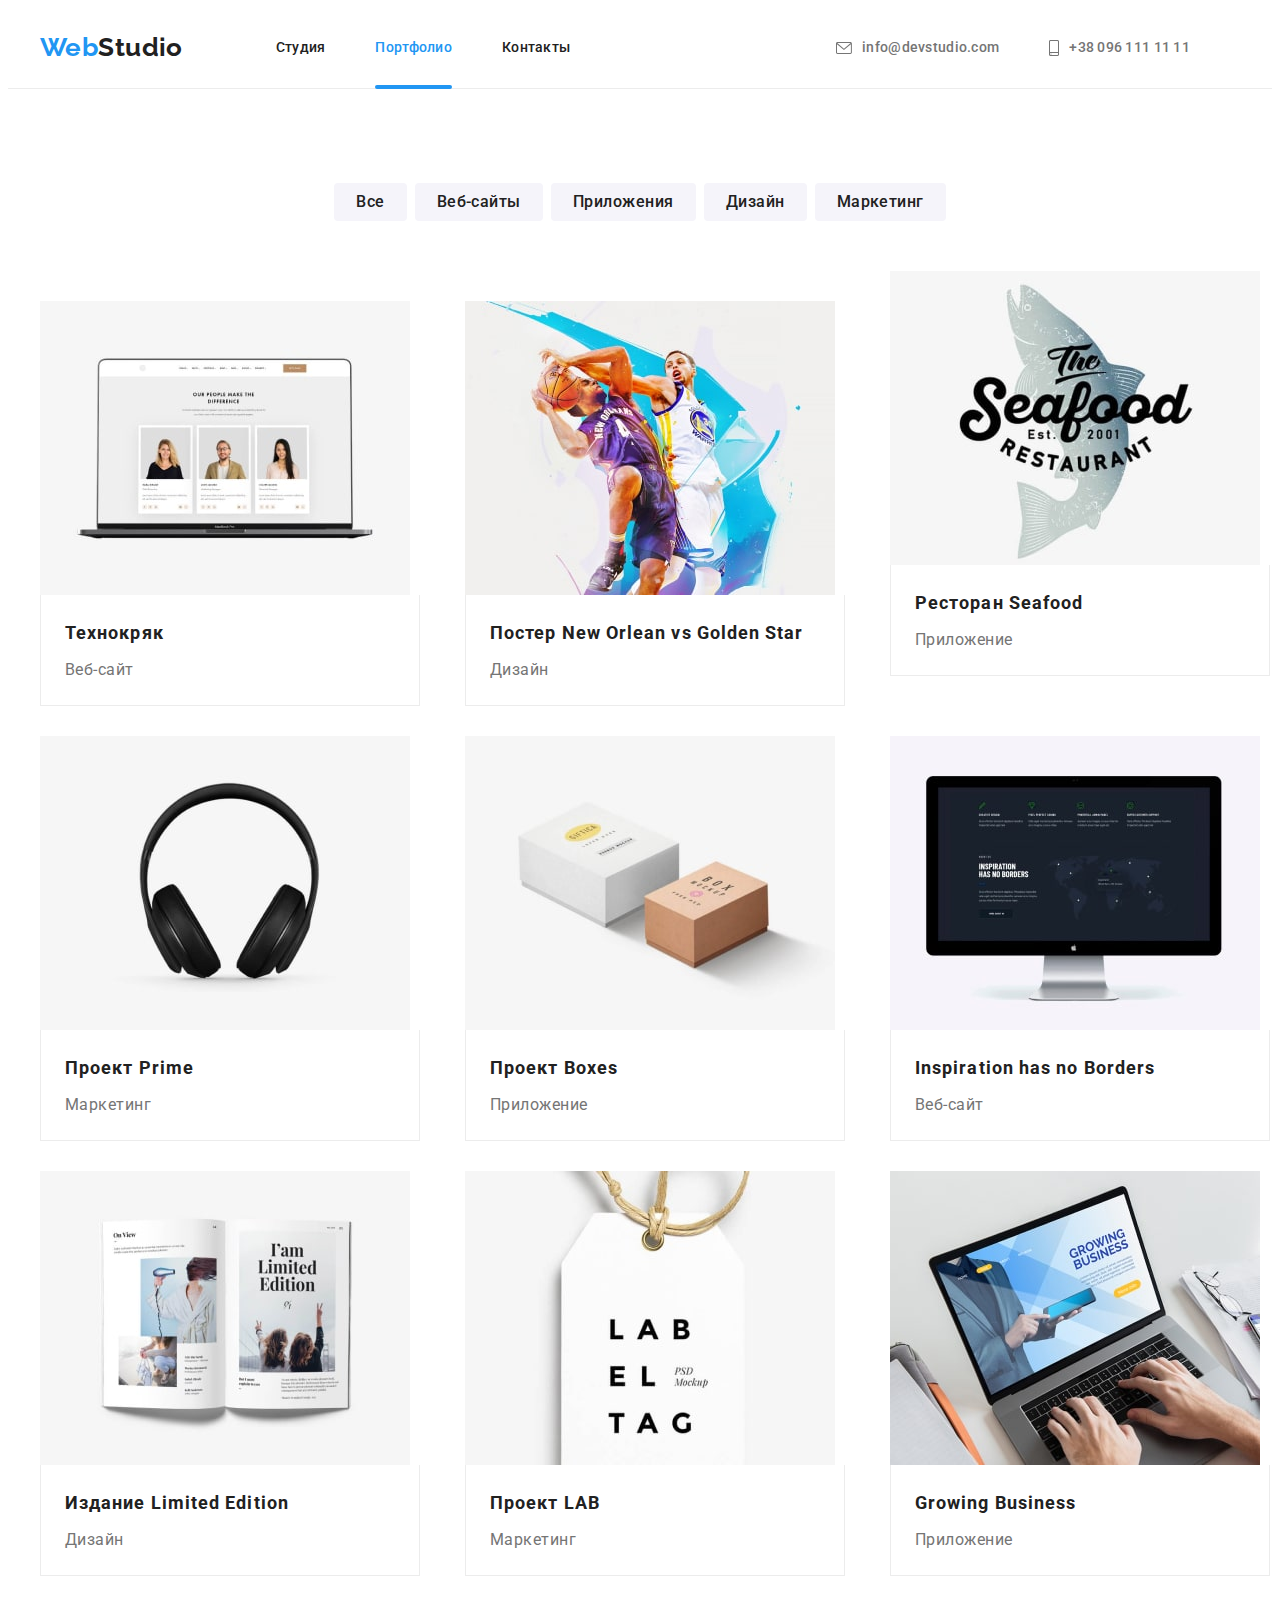
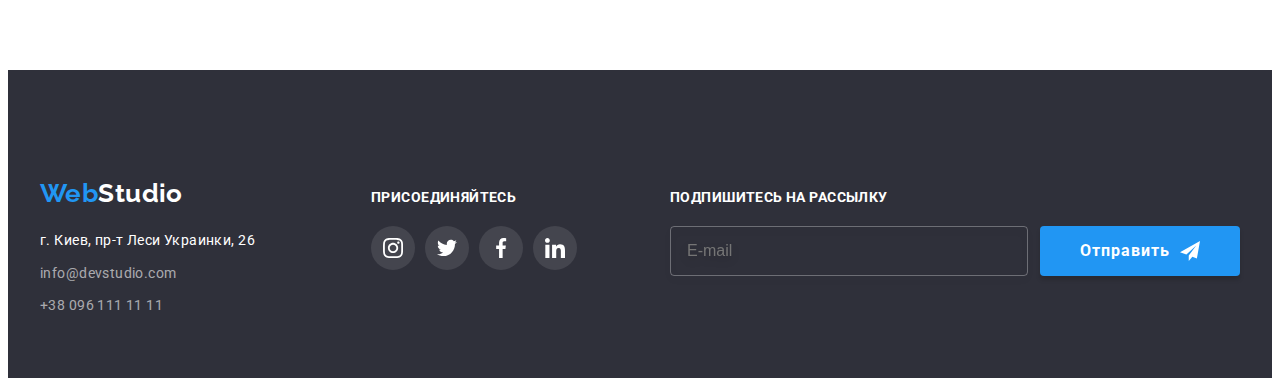
==== commit f5f6b4ff: "1" ====
--- a/portfolio.html
+++ b/portfolio.html
@@ -23,7 +23,7 @@
                 <ul class="navigation__list">
                     <li class="navigation__item"><a class="navigation__link "
                             href="./index.html">Студия</a></li>
-                    <li class="navigation__item"><a class="navigation__link navigation__link__active" href="./portfolio.html">Портфолио</a></li>
+                    <li class="navigation__item"><a class="navigation__link navigation__link__active navigation__link__active__color" href="./portfolio.html">Портфолио</a></li>
                     <li class="navigation__item"><a class="navigation__link" href="#">Контакты</a></li>
                 </ul>
             </nav>
@@ -52,7 +52,7 @@
     
         <div class="mob-menu is-hidden" data-menu>
             <div class="mob-menu__thumb">
-                <button type="button" class="mob-menu__btn " data-menu-close><svg class="mob-menu__icon--close" width="40"
+                <button type="button" class="mob-menu__close " data-menu-close><svg class="mob-menu__icon--close" width="40"
                         height="40">
                         <use href="./images/icons.svg#icon-close-black"></use>
                     </svg></button>
@@ -193,7 +193,7 @@
                                 <source srcset="
                                 ./images/portfolio4-mobile-480-min.jpg 1x, 
                                 ./images/portfolio4-mobile-480-2x-min.jpg 2x" media="(min-width: 480px)">
-                                <img src="./images/portfolio4-mobile-480-2x-min.jpg" alt="Фото наушников" width="100%">
+                                <img src="./images/portfolio4-mobile-480-2x-min.jpg" alt="Фото наушников">
                             </picture>
                         <p class="portfolio__text-content">Технокряк это современная площадка распространения коронавируса. Компании используютэту платформу для цифрового
                         шпионажа и атак на защищённые сервера конкурентов.</p>
--- a/css/main.min.css
+++ b/css/main.min.css
@@ -1,2 +1,2 @@
-p,h1,h2,h3,h4,h5,h6{margin:0}ul{margin:0;padding:0;list-style:none}img{display:block;max-width:100%;height:auto}a{text-decoration:none;-webkit-transition:color 250ms cubic-bezier(0.4, 0, 0.2, 1);transition:color 250ms cubic-bezier(0.4, 0, 0.2, 1)}label{font-size:12px;line-height:1.16;color:var(--main-text-color);display:block;margin-bottom:4px}address{font-style:normal}textarea{resize:none}:root{--main-title-color: #ffffff;--second-title-color: #212121;--main-text-color: #757575;--footer-contacts-text-color: rgba(255, 255, 255, 0.6);--footer-link-color: #ffffff;--header-contacts-text-color: #757575;--hover-focus-color: #2196f3;--hero-btn-color: #188ce8;--web-logo-color: #2196f3;--studio-header-logo-color: #212121;--studio-footer-logo-color: #ffffff;--main-btn-color: #ffffff;--background-btn-color: #2196f3;--background-portfolio-btn-color: #f5f4fa;--background-hero-footer-color: #2f303a;--background-commands-color: #f5f4fa;--background-item-commads: #ffffff;--second-btn-color: #212121;--portfolio-btn-accent-color: #ffffff}.hide-title{border:0;clip:rect(0 0 0 0);height:1px;margin:-1px;overflow:hidden;padding:0;position:absolute;white-space:nowrap;width:1px}body{font-family:Roboto, sans-serif;font-size:14px;line-height:1.71;letter-spacing:0.03em;color:var(--main-text-color)}.container{width:100%;padding-left:15px;padding-right:15px;margin:0 auto}@media screen and (min-width: 480px){.container{width:480px}}@media screen and (min-width: 768px){.container{width:768px}}@media screen and (min-width: 1200px){.container{width:1200px}}.section{padding-top:60px;padding-bottom:60px}@media screen and (min-width: 1200px){.section{padding-top:94px;padding-bottom:94px}}.section__title{font-weight:700;font-size:36px;line-height:1.16;text-align:center;color:var(--second-title-color)}.size-icon{width:20px;height:20px;-webkit-transition:fill 250ms cubic-bezier(0.4, 0, 0.2, 1);transition:fill 250ms cubic-bezier(0.4, 0, 0.2, 1)}.peculiarities__icon{width:70px;height:70px}.customers__icon{width:106px;height:60px}.mob-menu{position:fixed;top:0;width:100vw;height:100vh;z-index:2;padding-left:40px;padding-top:48px;padding-bottom:48px;background-color:var(--main-title-color)}.mob-menu .mob-menu__thumb{height:100%;display:-webkit-box;display:-ms-flexbox;display:flex;-webkit-box-orient:vertical;-webkit-box-direction:normal;-ms-flex-direction:column;flex-direction:column;-webkit-box-pack:justify;-ms-flex-pack:justify;justify-content:space-between}@media screen and (min-width: 768px){.mob-menu{display:none}}.mob-menu__btn{position:absolute;top:10px;right:15px;background-color:transparent;border:none;margin-left:auto;display:-webkit-box;display:-ms-flexbox;display:flex;-webkit-box-align:center;-ms-flex-align:center;align-items:center;-webkit-box-pack:center;-ms-flex-pack:center;justify-content:center;-webkit-transition-property:fill;transition-property:fill;-webkit-transition-duration:250ms;transition-duration:250ms;-webkit-transition-timing-function:cubic-bezier(0.4, 0, 0.2, 1);transition-timing-function:cubic-bezier(0.4, 0, 0.2, 1)}.mob-menu__btn:hover,.mob-menu__btn:focus{fill:#2196f3}@media screen and (min-width: 768px){.mob-menu__btn{display:none}}.mob-menu__item{font-weight:500;font-size:40px;line-height:1.18;letter-spacing:0.02em;color:var(--second-title-color)}.mob-menu__item:not(:last-child){margin-bottom:32px}.mob-menu__link{color:var(--second-title-color)}.mob-menu__link:hover,.mob-menu__link:focus{color:var(--hover-focus-color)}.mob-menu__link--active{color:var(--hover-focus-color)}.communication__item{font-weight:500;font-size:24px;line-height:1.17;letter-spacing:0.02em;color:var(--main-text-color)}.communication__item:not(:last-child){margin-bottom:32px}.communication__link{font-weight:500;font-size:24px;line-height:1.17;letter-spacing:0.02em;color:var(--main-text-color)}.communication__link:hover{color:#2196f3}.communication__link--tel{font-weight:500;font-size:34px;line-height:1.18;letter-spacing:0.02em;color:var(--main-text-color)}.communication__link--tel:hover{color:#2196f3}.mob-menu__community{margin-top:64px;display:-webkit-box;display:-ms-flexbox;display:flex;-ms-flex-wrap:wrap;flex-wrap:wrap;margin-right:-10px;margin-left:-10px}.community__item{font-weight:500;font-size:18px;line-height:1.22;letter-spacing:0.02em;color:var(--hover-focus-color)}.community__item:not(:last-child){border-right:1px solid rgba(33,33,33,0.2)}.community__link{font-weight:500;font-size:18px;line-height:1.22;letter-spacing:0.02em;color:var(--hover-focus-color);margin-right:10px;margin-left:10px}.mob-menu__icon--close{-webkit-transition:border-color 250ms cubic-bezier(0.4, 0, 0.2, 1);transition:border-color 250ms cubic-bezier(0.4, 0, 0.2, 1)}.mob-menu__icon--close:hover{fill:#2196f3}.header{border:1px solid #ececec;border-top-style:none;border-right-style:none;border-left-style:none}.logo{font-family:Raleway;font-weight:700;font-size:26px;line-height:1.19;color:var(--web-logo-color)}.logo__dark{font-family:Raleway;font-weight:700;font-size:26px;line-height:1.19;color:var(--studio-header-logo-color);padding-bottom:25px;padding-top:24px;margin-right:93px}.header__container{display:-webkit-box;display:-ms-flexbox;display:flex;-webkit-box-align:center;-ms-flex-align:center;align-items:center}@media screen and (max-width: 768px){.header__container{position:relative}}.navigation{display:-webkit-box;display:-ms-flexbox;display:flex;-webkit-box-align:center;-ms-flex-align:center;align-items:center}.navigation__link{display:block;font-weight:500;font-size:14px;line-height:1.14;letter-spacing:0.02em;color:var(--second-title-color);position:relative}.navigation__link:hover,.navigation__link:focus{color:var(--hover-focus-color)}.navigation__list{display:-webkit-box;display:-ms-flexbox;display:flex}@media screen and (max-width: 768px){.navigation__list{display:none}}.navigation__item:not(:last-child){margin-right:50px}.navigation__link.navigation__link__active::after{content:'';width:100%;height:4px;background-color:#2196f3;position:absolute;display:block;bottom:-1px;left:0;border-radius:2px}.navigation-contacts__link{color:var(--header-contacts-text-color);display:-webkit-box;display:-ms-flexbox;display:flex;-webkit-box-align:center;-ms-flex-align:center;align-items:center;-webkit-box-pack:center;-ms-flex-pack:center;justify-content:center}.navigation-contacts__link:hover,.navigation-contacts__link:focus{color:var(--hover-focus-color)}@media screen and (min-width: 768px){.navigation-contacts__link{padding:0px}.navigation-contacts__link:not(:last-child){margin-bottom:10px}}.navigation-contacts__icon{fill:currentColor;margin-right:10px}.navigation-contacts__item{display:-webkit-box;display:-ms-flexbox;display:flex}.navigation-contacts__item:not(:last-child){margin-bottom:10px}@media screen and (min-width: 1200px){.navigation-contacts__item{margin-right:50px}.navigation-contacts__item:not(:last-child){margin-bottom:0px}}.navigation-contacts{font-weight:500;font-size:14px;line-height:1.14;letter-spacing:0.02em;color:var(--header-contacts-text-color);margin-left:auto}@media screen and (max-width: 768px){.navigation-contacts{display:none}}@media screen and (min-width: 768px){.navigation-contacts{-ms-flex-wrap:wrap;flex-wrap:wrap;margin-left:auto}}@media screen and (min-width: 1200px){.navigation-contacts{display:-webkit-box;display:-ms-flexbox;display:flex}}@media screen and (min-width: 1200px){.navigation__link,.navigation-contacts__link{padding-top:32px;padding-bottom:32px}}.contacts-icon:hover,.contacts-icon:focus{fill:currentColor}.hero{background-color:var(--background-hero-footer-color);margin:0 auto;padding:118px 0;text-align:center;background-image:-webkit-gradient(linear, left top, left bottom, from(rgba(47,48,58,0.4)), to(rgba(47,48,58,0.4))),url(../images/header-mobile-480-min.jpg);background-image:linear-gradient(rgba(47,48,58,0.4), rgba(47,48,58,0.4)),url(../images/header-mobile-480-min.jpg);background-repeat:no-repeat;background-position:center;background-size:cover}@media (min-device-pixel-ratio: 2), (-webkit-min-device-pixel-ratio: 2), (min-resolution: 192dpi), (min-resolution: 2dppx){.hero{background-image:-webkit-gradient(linear, left top, left bottom, from(rgba(47,48,58,0.4)), to(rgba(47,48,58,0.4))),url(../images/header-mobile-480-2x-min.jpg);background-image:linear-gradient(rgba(47,48,58,0.4), rgba(47,48,58,0.4)),url(../images/header-mobile-480-2x-min.jpg)}}@media screen and (min-width: 768px){.hero{background-image:-webkit-gradient(linear, left top, left bottom, from(rgba(47,48,58,0.4)), to(rgba(47,48,58,0.4))),url(../images/header-tablet-768-min.jpg);background-image:linear-gradient(rgba(47,48,58,0.4), rgba(47,48,58,0.4)),url(../images/header-tablet-768-min.jpg)}}@media screen and (min-width: 768px) and (min-device-pixel-ratio: 2), screen and (min-width: 768px) and (-webkit-min-device-pixel-ratio: 2), screen and (min-width: 768px) and (min-resolution: 192dpi), screen and (min-width: 768px) and (min-resolution: 2dppx){.hero{background-image:-webkit-gradient(linear, left top, left bottom, from(rgba(47,48,58,0.4)), to(rgba(47,48,58,0.4))),url(../images/header-tablet-768-2x-min.jpg);background-image:linear-gradient(rgba(47,48,58,0.4), rgba(47,48,58,0.4)),url(../images/header-tablet-768-2x-min.jpg)}}@media screen and (min-width: 1200px){.hero{max-width:1600px;padding:200px 0;background-image:-webkit-gradient(linear, left top, left bottom, from(rgba(47,48,58,0.4)), to(rgba(47,48,58,0.4))),url(../images/header-desktop-1200-min.jpg);background-image:linear-gradient(rgba(47,48,58,0.4), rgba(47,48,58,0.4)),url(../images/header-desktop-1200-min.jpg)}}@media screen and (min-width: 1200px) and (min-device-pixel-ratio: 2), screen and (min-width: 1200px) and (-webkit-min-device-pixel-ratio: 2), screen and (min-width: 1200px) and (min-resolution: 192dpi), screen and (min-width: 1200px) and (min-resolution: 2dppx){.hero{background-image:-webkit-gradient(linear, left top, left bottom, from(rgba(47,48,58,0.4)), to(rgba(47,48,58,0.4))),url(../images/header-desktop-1200-2x-min.jpg);background-image:linear-gradient(rgba(47,48,58,0.4), rgba(47,48,58,0.4)),url(../images/header-desktop-1200-2x-min.jpg)}}.hero__title{font-weight:900;font-size:44px;line-height:1.36;letter-spacing:0.06em;text-transform:uppercase;color:var(--main-title-color)}.hero__btn{font-family:Roboto;font-weight:700;font-size:16px;line-height:1.87;letter-spacing:0.06em;color:var(--main-btn-color);background:var(--background-btn-color);-webkit-box-shadow:0px 4px 4px rgba(0,0,0,0.15);box-shadow:0px 4px 4px rgba(0,0,0,0.15);border-radius:4px;padding:10px 32px;cursor:pointer;border:transparent}@media screen and (min-width: 768px){.peculiarities{display:-webkit-box;display:-ms-flexbox;display:flex;-ms-flex-wrap:wrap;flex-wrap:wrap}}.peculiarities__item{margin-top:30px}.peculiarities__item:first-child{margin-top:0px}@media screen and (min-width: 768px){.peculiarities__item{-ms-flex-preferred-size:calc(100% / 2 - 30px);flex-basis:calc(100% / 2 - 30px);margin-left:30px}.peculiarities__item:nth-child(-n+2){margin-top:0px}.peculiarities__item:nth-child(2n+1){margin-left:0px}}@media screen and (min-width: 1200px){.peculiarities__item{-ms-flex-preferred-size:calc(100% / 4 - 30px);flex-basis:calc(100% / 4 - 30px);margin-top:0px;margin-left:0px;margin-right:30px}.peculiarities__item:last-child{margin-right:0px}}.peculiarities__title{font-weight:700;font-size:14px;line-height:1.14;text-transform:uppercase;color:var(--second-title-color)}.peculiarities__text{margin-top:10px}.peculiarities__box{height:120px;display:-webkit-box;display:-ms-flexbox;display:flex;-webkit-box-align:center;-ms-flex-align:center;align-items:center;-webkit-box-pack:center;-ms-flex-pack:center;justify-content:center;background-color:#f5f4fa;border-radius:4px;margin-bottom:30px}.section_no-padding-top{padding-top:0px}@media screen and (max-width: 1200px){.section_no-padding-top{display:none}}.work{display:-webkit-box;display:-ms-flexbox;display:flex;margin-top:50px}.work__item{position:relative}.work__item:not(:last-child){margin-right:30px}.work__text{font-weight:700;line-height:1.14;color:#ffffff;text-transform:uppercase}.work__item>.work__text{position:absolute;bottom:0;left:0;background:rgba(47,48,58,0.8);width:100%;height:70px;display:-webkit-box;display:-ms-flexbox;display:flex;-webkit-box-align:center;-ms-flex-align:center;align-items:center;-webkit-box-pack:center;-ms-flex-pack:center;justify-content:center}.section__other-background{background-color:var(--background-commands-color)}.commands__title{font-weight:500;font-size:16px;line-height:1.18;text-align:center;color:var(--second-title-color)}.commands{margin-top:30px}@media screen and (min-width: 768px){.commands{display:-webkit-box;display:-ms-flexbox;display:flex;-ms-flex-wrap:wrap;flex-wrap:wrap}}.commands__text{text-align:center;margin-top:10px}.commands__indent{padding-top:30px;padding-bottom:30px}.commands__item{-webkit-box-shadow:0px 1px 3px rgba(0,0,0,0.12),0px 1px 1px rgba(0,0,0,0.14),0px 2px 1px rgba(0,0,0,0.2);box-shadow:0px 1px 3px rgba(0,0,0,0.12),0px 1px 1px rgba(0,0,0,0.14),0px 2px 1px rgba(0,0,0,0.2);border-radius:0px 0px 4px 4px;background:var(--background-item-commads);margin-top:30px}.commands__item img{width:100%}.commands__item:first-child{margin-top:0px}@media screen and (min-width: 768px){.commands__item{-ms-flex-preferred-size:calc(100% / 2 - 30px);flex-basis:calc(100% / 2 - 30px);margin-left:30px}.commands__item:nth-child(-n+2){margin-top:0px}.commands__item:nth-child(2n+1){margin-left:0px}}@media screen and (min-width: 1200px){.commands__item{-ms-flex-preferred-size:calc(100% / 4 - 30px);flex-basis:calc(100% / 4 - 30px);margin-top:0px;margin-left:0px;margin-right:30px}.commands__item:last-child{margin-right:0px}}.social__icon{fill:#afb1b8}.social__link:hover .social__icon,.social__link:focus .social__icon{fill:#ffffff}.social{display:-webkit-box;display:-ms-flexbox;display:flex;-webkit-box-pack:center;-ms-flex-pack:center;justify-content:center;margin-top:16px}.social__item{width:44px;height:44px}.social__item+.social{margin-left:10px}.social__link{width:100%;height:100%;border-radius:50%;display:-webkit-box;display:-ms-flexbox;display:flex;-webkit-box-align:center;-ms-flex-align:center;align-items:center;-webkit-box-pack:center;-ms-flex-pack:center;justify-content:center;-webkit-transition:fill 250ms cubic-bezier(0.4, 0, 0.2, 1),background-color 250ms cubic-bezier(0.4, 0, 0.2, 1);transition:fill 250ms cubic-bezier(0.4, 0, 0.2, 1),background-color 250ms cubic-bezier(0.4, 0, 0.2, 1)}.social__link:hover,.social__link:focus{background-color:#2196f3}.customers__icon{fill:#afb1b8;-webkit-transition:fill 250ms cubic-bezier(0.4, 0, 0.2, 1),background-color 250ms cubic-bezier(0.4, 0, 0.2, 1);transition:fill 250ms cubic-bezier(0.4, 0, 0.2, 1),background-color 250ms cubic-bezier(0.4, 0, 0.2, 1)}.customers__icon:hover,.customers__icon:focus{fill:#2196f3}.customers{display:-webkit-box;display:-ms-flexbox;display:flex;-ms-flex-wrap:wrap;flex-wrap:wrap;-webkit-box-pack:center;-ms-flex-pack:center;justify-content:center;-ms-flex-line-pack:center;align-content:center;margin-top:30px}.customers__item{width:170px;height:92px;border:1px solid;border-radius:4px;border-color:#afb1b8;-webkit-transition:border-color 250ms cubic-bezier(0.4, 0, 0.2, 1);transition:border-color 250ms cubic-bezier(0.4, 0, 0.2, 1)}.customers__item:hover,.customers__item:focus{color:#2196f3;border-color:#2196f3}@media screen and (max-width: 768px){.customers__item{-ms-flex-preferred-size:calc(100% / 2 - 30px);flex-basis:calc(100% / 2 - 30px);margin-left:30px}.customers__item:nth-child(-n+2){margin-top:0px}.customers__item:nth-child(2n+1){margin-left:0px}.customers__item:nth-child(n+3){margin-top:30px}}@media screen and (min-width: 768px){.customers__item{-ms-flex-preferred-size:calc(100% / 3 - 30px);flex-basis:calc(100% / 3 - 30px);margin-left:30px;margin-top:30px}.customers__item:nth-child(-n+3){margin-top:0px}.customers__item:nth-child(3n+1){margin-left:0px}}@media screen and (min-width: 1200px){.customers__item{-ms-flex-preferred-size:calc(100% / 6 - 30px);flex-basis:calc(100% / 6 - 30px);margin-top:0px;margin-left:0px;margin-right:30px}.customers__item:last-child{margin-right:0px}}.customers__link{width:100%;height:100%;display:-webkit-box;display:-ms-flexbox;display:flex;-webkit-box-align:center;-ms-flex-align:center;align-items:center;-webkit-box-pack:center;-ms-flex-pack:center;justify-content:center}.customers__link:hover .customers__icon,.customers__link:focus .customers__icon{fill:#2196f3}.footer{background-color:var(--background-hero-footer-color);padding:60px 0;text-align:center}.footer-contacts{margin-bottom:60px}@media screen and (min-width: 1200px){.footer-contacts{margin-right:70px}}@media screen and (min-width: 1200px){.footer-contacts{margin-bottom:0px}}.footer-contacts__list{margin-top:20px}.footer-contacts__item:not(:first-child){margin-top:9px}.footer-contacts__link{font-family:Roboto;font-style:normal;font-weight:400;font-size:14px;line-height:1.71;letter-spacing:0.03em;color:var(--footer-link-color)}.footer-contacts__mail-tel{font-weight:400;font-size:14px;line-height:1.71;letter-spacing:0.03em;color:var(--footer-contacts-text-color)}.footer-contacts__mail-tel:hover,.footer-contacts__mail-tel:focus{color:var(--hover-focus-color)}.footer-social{margin-bottom:60px}@media screen and (min-width: 1200px){.footer-social{margin-right:93px}}@media screen and (min-width: 1200px){.footer-social{margin-bottom:0px}}.footer-social__title{font-weight:700;font-size:14px;line-height:1.14;letter-spacing:3%;color:#ffffff;text-transform:uppercase}.footer-mailing__form{margin-top:20px;-webkit-box-pack:center;-ms-flex-pack:center;justify-content:center;text-align:center}@media screen and (min-width: 1200px){.footer-mailing__form{display:-webkit-box;display:-ms-flexbox;display:flex;-webkit-box-align:end;-ms-flex-align:end;align-items:flex-end}}.footer-social__list{display:-webkit-box;display:-ms-flexbox;display:flex;-webkit-box-pack:center;-ms-flex-pack:center;justify-content:center;margin-top:20px}.footer-social__item{border-radius:50%;background-color:rgba(255,255,255,0.1);width:44px;height:44px}.footer-social__item+.footer-social__item{margin-left:10px}.footer-social__icon{fill:#ffffff}.footer-social__link{width:100%;height:100%;border-radius:50%;display:-webkit-box;display:-ms-flexbox;display:flex;-webkit-box-align:center;-ms-flex-align:center;align-items:center;-webkit-box-pack:center;-ms-flex-pack:center;justify-content:center;-webkit-transition:fill 250ms cubic-bezier(0.4, 0, 0.2, 1),background-color 250ms cubic-bezier(0.4, 0, 0.2, 1);transition:fill 250ms cubic-bezier(0.4, 0, 0.2, 1),background-color 250ms cubic-bezier(0.4, 0, 0.2, 1)}.footer-social__link:hover,.footer-social__link:focus{background-color:#2196f3}.footer-mailing{display:block}.footer-mailing__title{text-transform:uppercase;color:var(--main-title-color);font-weight:700;font-size:14px;line-height:1.14;text-transform:uppercase}.footer-mailing__input{width:100%;height:50px;padding:15px 16px;margin-bottom:20px;border:1px solid rgba(255,255,255,0.3);-webkit-box-sizing:border-box;box-sizing:border-box;-webkit-filter:drop-shadow(0px 4px 4px rgba(0,0,0,0.15));filter:drop-shadow(0px 4px 4px rgba(0,0,0,0.15));border-radius:4px;font-size:16px;line-height:1.25;color:rgba(255,255,255,0.6);background-color:var(--hero-background-color);outline:none;-webkit-transition-property:border-color;transition-property:border-color;-webkit-transition-duration:250ms;transition-duration:250ms;-webkit-transition-timing-function:cubic-bezier(0.4, 0, 0.2, 1);transition-timing-function:cubic-bezier(0.4, 0, 0.2, 1)}@media screen and (min-width: 1200px){.footer-mailing__input{width:358px;margin-right:12px;margin-bottom:0px}}.footer-mailing__btn{font-family:Roboto;font-weight:700;font-size:16px;line-height:1.87;letter-spacing:0.06em;color:var(--main-btn-color);background:var(--background-btn-color);-webkit-box-shadow:0px 4px 4px rgba(0,0,0,0.15);box-shadow:0px 4px 4px rgba(0,0,0,0.15);border-radius:4px;padding:10px 32px;cursor:pointer;border:transparent;-webkit-box-pack:center;-ms-flex-pack:center;justify-content:center;width:200px;-webkit-box-align:center;-ms-flex-align:center;align-items:center}@media screen and (min-width: 1200px){.footer-mailing__btn{display:-webkit-box;display:-ms-flexbox;display:flex}}.footer-mailing__icon{margin-left:10px}@media screen and (min-width: 768px){.footer-block{-webkit-box-align:baseline;-ms-flex-align:baseline;align-items:baseline;display:-webkit-box;display:-ms-flexbox;display:flex}}@media screen and (min-width: 768px) and (max-width: 1199px){.footer-block{-ms-flex-wrap:wrap;flex-wrap:wrap;-ms-flex-pack:distribute;justify-content:space-around}}@media screen and (min-width: 1200px){.footer-block{text-align:left}}.logo__white{font-family:Raleway;font-weight:700;font-size:26px;line-height:1.19;color:var(--studio-footer-logo-color);display:block}.backdrop{width:100vw;height:100vh;background-color:rgba(0,0,0,0.2);position:fixed;top:0;-webkit-transition:opacity 1000ms cubic-bezier(0.4, 0, 0.2, 1),visibility 1000ms cubic-bezier(0.4, 0, 0.2, 1);transition:opacity 1000ms cubic-bezier(0.4, 0, 0.2, 1),visibility 1000ms cubic-bezier(0.4, 0, 0.2, 1)}.backdrop.is-hidden .modal{-webkit-transform:translateX(50px);transform:translateX(50px);-webkit-transition:-webkit-transform 1000ms cubic-bezier(0.4, 0, 0.2, 1);transition:-webkit-transform 1000ms cubic-bezier(0.4, 0, 0.2, 1);transition:transform 1000ms cubic-bezier(0.4, 0, 0.2, 1);transition:transform 1000ms cubic-bezier(0.4, 0, 0.2, 1), -webkit-transform 1000ms cubic-bezier(0.4, 0, 0.2, 1)}.modal{position:absolute;width:450px;min-height:581px;background-color:#fff;border-radius:4px;top:50%;left:50%;-webkit-box-shadow:0px 1px 3px rgba(0,0,0,0.12),0px 1px 1px rgba(0,0,0,0.14),0px 2px 1px rgba(0,0,0,0.2);box-shadow:0px 1px 3px rgba(0,0,0,0.12),0px 1px 1px rgba(0,0,0,0.14),0px 2px 1px rgba(0,0,0,0.2);-webkit-transform:translateX(0);transform:translateX(0);-webkit-transform:translate(-50%, -50%);transform:translate(-50%, -50%);-webkit-transition:-webkit-transform 1000ms cubic-bezier(0.4, 0, 0.2, 1);transition:-webkit-transform 1000ms cubic-bezier(0.4, 0, 0.2, 1);transition:transform 1000ms cubic-bezier(0.4, 0, 0.2, 1);transition:transform 1000ms cubic-bezier(0.4, 0, 0.2, 1), -webkit-transform 1000ms cubic-bezier(0.4, 0, 0.2, 1);padding:40px 40px}@media screen and (min-width: 1200px){.modal{width:528px}}.modal__close{position:absolute;width:30px;height:30px;top:8px;right:8px;border:1px solid rgba(0,0,0,0.1);background-color:transparent;border-radius:50%;display:-webkit-box;display:-ms-flexbox;display:flex;-webkit-box-pack:center;-ms-flex-pack:center;justify-content:center;-webkit-box-align:center;-ms-flex-align:center;align-items:center;cursor:pointer;-webkit-transition:border-color 250ms cubic-bezier(0.4, 0, 0.2, 1);transition:border-color 250ms cubic-bezier(0.4, 0, 0.2, 1)}.modal__close:hover,.modal__close:focus{color:#2196f3;border-color:#2196f3}.modal__icon{fill:#000000;-webkit-transition:fill 250ms cubic-bezier(0.4, 0, 0.2, 1),background-color 250ms cubic-bezier(0.4, 0, 0.2, 1);transition:fill 250ms cubic-bezier(0.4, 0, 0.2, 1),background-color 250ms cubic-bezier(0.4, 0, 0.2, 1)}.modal__icon:hover,.modal__icon:focus{fill:#2196f3}.modal__close:hover .modal__icon,.modal__close:focus .modal__icon{fill:#2196f3}.modal__text{font-weight:700;font-size:20px;line-height:1.15;text-align:center;letter-spacing:0.03em;color:#212121}.modal-form{margin-top:12px}.modal-form:not(:first-child){margin-top:10px}.modal-form__wrap{position:relative}.is-hidden{visibility:hidden;opacity:0;pointer-events:none}.modal-form__input{width:100%;height:40px;margin:0;border:1px solid rgba(33,33,33,0.2);-webkit-box-sizing:border-box;box-sizing:border-box;border-radius:4px;padding-right:15px;padding-left:42px;outline:none;-webkit-transition:border-color 250ms cubic-bezier(0.4, 0, 0.2, 1);transition:border-color 250ms cubic-bezier(0.4, 0, 0.2, 1)}.modal-form__input:focus{border-color:var(--hover-focus-color)}.modal-check__license{font-size:14px;line-height:24px;line-height:1.46%;-webkit-box-sizing:border-box;box-sizing:border-box;outline:none;-webkit-transition:border-color 250ms cubic-bezier(0.4, 0, 0.2, 1);transition:border-color 250ms cubic-bezier(0.4, 0, 0.2, 1)}.modal-form__icon{position:absolute;left:12px;top:50%;-webkit-transform:translateY(-50%);transform:translateY(-50%);width:18px;height:18px;-webkit-transition:fill 250ms cubic-bezier(0.4, 0, 0.2, 1);transition:fill 250ms cubic-bezier(0.4, 0, 0.2, 1)}.modal-form__input:focus+.modal-form__icon{fill:var(--hover-focus-color)}.modal-form__comments{width:100%;height:120px;border:1px solid rgba(33,33,33,0.2);-webkit-box-sizing:border-box;box-sizing:border-box;border-radius:4px;padding:12px 16px;outline:none;display:block;-webkit-transition:border-color 250ms cubic-bezier(0.4, 0, 0.2, 1);transition:border-color 250ms cubic-bezier(0.4, 0, 0.2, 1)}.modal-form__comments:focus{border-color:var(--hover-focus-color)}.modal-check{-webkit-box-pack:center;-ms-flex-pack:center;justify-content:center;margin-top:20px;display:-webkit-box;display:-ms-flexbox;display:flex}.modal-check__input:checked+.modal-check__text .modal-check__item{background-color:var(--hover-focus-color);border:none}.modal-check__item{width:16px;height:15px;border:2px solid var(--second-title-color);border-radius:2px;margin-right:8px;display:-webkit-box;display:-ms-flexbox;display:flex;-webkit-box-align:center;-ms-flex-align:center;align-items:center;-webkit-box-pack:center;-ms-flex-pack:center;justify-content:center}.modal-check__text{font-size:14px;line-height:24px;line-height:1.46%;display:-webkit-box;display:-ms-flexbox;display:flex;-webkit-box-align:center;-ms-flex-align:center;align-items:center}.modal-check__icon{fill:#ffffff}.modal-check__license{color:#2196f3;text-decoration:underline;margin-left:4px}.modal-check__license:focus{border-color:var(--hover-focus-color)}.modal-btn{margin-top:30px}.modal-btn__btn{display:-webkit-box;display:-ms-flexbox;display:flex;-webkit-box-align:center;-ms-flex-align:center;align-items:center;-webkit-box-pack:center;-ms-flex-pack:center;justify-content:center;font-family:Roboto;font-weight:700;font-size:16px;line-height:1.87;letter-spacing:0.06em;color:var(--main-btn-color);background:var(--background-btn-color);-webkit-box-shadow:0px 4px 4px rgba(0,0,0,0.15);box-shadow:0px 4px 4px rgba(0,0,0,0.15);border-radius:4px;padding:10px 32px;cursor:pointer;border:transparent;width:200px}.portfolio__title{font-weight:700;font-size:18px;line-height:2;letter-spacing:0.06em;color:var(--second-title-color)}.filter__list{display:-webkit-box;display:-ms-flexbox;display:flex;-ms-flex-wrap:wrap;flex-wrap:wrap;-webkit-box-align:center;-ms-flex-align:center;align-items:center;margin-bottom:40px;margin-right:-8px}@media screen and (max-width: 768px){.filter__list{margin-top:-15px}}@media screen and (min-width: 768px){.filter__list{-webkit-box-pack:center;-ms-flex-pack:center;justify-content:center;margin-bottom:30px}}@media screen and (min-width: 1200px){.filter__list{margin-bottom:50px}}.filter__item{margin-right:8px}@media screen and (max-width: 768px){.filter__item{margin-top:15px}}.filter__btn{font-family:Roboto;font-weight:500;font-size:16px;line-height:1.62;text-align:center;letter-spacing:0.03em;color:var(--second-btn-color);background-color:var(--background-portfolio-btn-color);cursor:pointer;border-radius:4px;border:0px;padding:6px 22px;-webkit-transition:color 250ms cubic-bezier(0.4, 0, 0.2, 1),background-color 250ms cubic-bezier(0.4, 0, 0.2, 1),-webkit-box-shadow 250ms cubic-bezier(0.4, 0, 0.2, 1);transition:color 250ms cubic-bezier(0.4, 0, 0.2, 1),background-color 250ms cubic-bezier(0.4, 0, 0.2, 1),-webkit-box-shadow 250ms cubic-bezier(0.4, 0, 0.2, 1);transition:color 250ms cubic-bezier(0.4, 0, 0.2, 1),background-color 250ms cubic-bezier(0.4, 0, 0.2, 1),box-shadow 250ms cubic-bezier(0.4, 0, 0.2, 1);transition:color 250ms cubic-bezier(0.4, 0, 0.2, 1),background-color 250ms cubic-bezier(0.4, 0, 0.2, 1),box-shadow 250ms cubic-bezier(0.4, 0, 0.2, 1),-webkit-box-shadow 250ms cubic-bezier(0.4, 0, 0.2, 1)}.filter__btn:focus,.filter__btn:hover{color:var(--portfolio-btn-accent-color);background-color:var(--background-btn-color);-webkit-box-shadow:0px 3px 1px rgba(0,0,0,0.1),0px 1px 2px rgba(0,0,0,0.08),0px 2px 2px rgba(0,0,0,0.12);box-shadow:0px 3px 1px rgba(0,0,0,0.1),0px 1px 2px rgba(0,0,0,0.08),0px 2px 2px rgba(0,0,0,0.12)}.portfolio{margin-bottom:-30px}@media screen and (min-width: 768px){.portfolio{display:-webkit-box;display:-ms-flexbox;display:flex;-ms-flex-wrap:wrap;flex-wrap:wrap;margin-right:-30px}}.portfolio__item{margin-top:30px}.portfolio__item:first-child{margin-top:0px}@media screen and (min-width: 768px){.portfolio__item{-ms-flex-preferred-size:calc(100% / 2 - 30px);flex-basis:calc(100% / 2 - 30px);margin-left:30px}.portfolio__item:nth-child(-n+2){margin-top:0px}.portfolio__item:nth-child(2n+1){margin-left:0px}}@media screen and (min-width: 1200px){.portfolio__item{-ms-flex-preferred-size:calc(100% / 3 - 30px);flex-basis:calc(100% / 3 - 30px);margin-left:30px;margin-top:30px}.portfolio__item:nth-child(-n+3){margin-top:0px}.portfolio__item:nth-child(2n+1){margin-left:30px}.portfolio__item:nth-child(-n+2){margin-top:30px}.portfolio__item:nth-child(3n+1){margin-left:0px}}.portfolio__item:hover,.portfolio__item:focus{-webkit-box-shadow:0px 1px 1px rgba(0,0,0,0.12),0px 4px 4px rgba(0,0,0,0.06),1px 4px 6px rgba(0,0,0,0.16);box-shadow:0px 1px 1px rgba(0,0,0,0.12),0px 4px 4px rgba(0,0,0,0.06),1px 4px 6px rgba(0,0,0,0.16)}.portfolio__wrap{position:relative;overflow:hidden}.portfolio__text{font-size:16px;line-height:1.87;letter-spacing:0.03em;color:var(--main-text-color);margin-top:4px}.portfolio__text-content{position:absolute;top:0;right:0;background-color:rgba(33,150,243,0.9);padding:63px 24px;font-size:18px;line-height:1.5;color:#ffffff;height:100%;overflow:auto;-webkit-transform:translateY(100%);transform:translateY(100%);-webkit-transition:-webkit-transform 250ms cubic-bezier(0.4, 0, 0.2, 1);transition:-webkit-transform 250ms cubic-bezier(0.4, 0, 0.2, 1);transition:transform 250ms cubic-bezier(0.4, 0, 0.2, 1);transition:transform 250ms cubic-bezier(0.4, 0, 0.2, 1), -webkit-transform 250ms cubic-bezier(0.4, 0, 0.2, 1)}.portfolio__link:hover .portfolio__text-content,.portfolio__link:focus .portfolio__text-content{-webkit-transform:translateY(0%);transform:translateY(0%)}@media screen and (min-width: 768px){.portfolio__text-content{padding:49px 24px}}@media screen and (min-width: 1200px){.portfolio__text-content{padding:63px 24px}}.portfolio__link{display:block;-webkit-transition-property:-webkit-box-shadow;transition-property:-webkit-box-shadow;transition-property:box-shadow;transition-property:box-shadow, -webkit-box-shadow;display:block}@media screen and (min-width: 768px) and (max-width: 1199px){.portfolio__link{display:-webkit-box;display:-ms-flexbox;display:flex;-webkit-box-orient:vertical;-webkit-box-direction:normal;-ms-flex-direction:column;flex-direction:column;height:100%}}.portfolio__link:hover,.portfolio__link:focus{-webkit-box-shadow:0px 4px 4px 0px #00000040;box-shadow:0px 4px 4px 0px #00000040}.portfolio__link:hover .portfolio__description,.portfolio__link:focus .portfolio__description{-webkit-transform:translateY(0);transform:translateY(0)}.portfolio__link:hover,.portfolio__link:focus{-webkit-box-shadow:0px 1px 1px rgba(0,0,0,0.12),0px 4px 4px rgba(0,0,0,0.06),1px 4px 6px rgba(0,0,0,0.16);box-shadow:0px 1px 1px rgba(0,0,0,0.12),0px 4px 4px rgba(0,0,0,0.06),1px 4px 6px rgba(0,0,0,0.16)}.portfolio__border{border:1px solid #ececec;border-top:none}
+p,h1,h2,h3,h4,h5,h6{margin:0}ul{margin:0;padding:0;list-style:none}img{display:block;max-width:100%;height:auto}a{text-decoration:none;-webkit-transition:color 250ms cubic-bezier(0.4, 0, 0.2, 1);transition:color 250ms cubic-bezier(0.4, 0, 0.2, 1)}label{font-size:12px;line-height:1.16;color:var(--main-text-color);display:block;margin-bottom:4px}address{font-style:normal}textarea{resize:none}:root{--main-title-color: #ffffff;--second-title-color: #212121;--main-text-color: #757575;--footer-contacts-text-color: rgba(255, 255, 255, 0.6);--footer-link-color: #ffffff;--header-contacts-text-color: #757575;--hover-focus-color: #2196f3;--hero-btn-color: #188ce8;--web-logo-color: #2196f3;--studio-header-logo-color: #212121;--studio-footer-logo-color: #ffffff;--main-btn-color: #ffffff;--background-btn-color: #2196f3;--background-portfolio-btn-color: #f5f4fa;--background-hero-footer-color: #2f303a;--background-commands-color: #f5f4fa;--background-item-commads: #ffffff;--second-btn-color: #212121;--portfolio-btn-accent-color: #ffffff}.hide-title{border:0;clip:rect(0 0 0 0);height:1px;margin:-1px;overflow:hidden;padding:0;position:absolute;white-space:nowrap;width:1px}body{font-family:Roboto, sans-serif;font-size:14px;line-height:1.71;letter-spacing:0.03em;color:var(--main-text-color)}.container{width:100%;padding-left:15px;padding-right:15px;margin:0 auto}@media screen and (min-width: 480px){.container{width:480px}}@media screen and (min-width: 768px){.container{width:768px}}@media screen and (min-width: 1200px){.container{width:1200px}}.section{padding-top:60px;padding-bottom:60px}@media screen and (min-width: 1200px){.section{padding-top:94px;padding-bottom:94px}}.section__title{font-weight:700;font-size:28px;line-height:1.17;text-align:center;color:var(--second-title-color)}@media screen and (min-width: 1200px){.section__title{font-size:36px;line-height:1.16}}.size-icon{width:20px;height:20px;-webkit-transition:fill 250ms cubic-bezier(0.4, 0, 0.2, 1);transition:fill 250ms cubic-bezier(0.4, 0, 0.2, 1)}.peculiarities__icon{width:70px;height:70px}.customers__icon{width:106px;height:60px}.mob-menu{position:fixed;top:0;width:100vw;height:100vh;z-index:2;padding-left:40px;padding-top:48px;padding-bottom:48px;background-color:var(--main-title-color)}.mob-menu .mob-menu__thumb{height:100%;display:-webkit-box;display:-ms-flexbox;display:flex;-webkit-box-orient:vertical;-webkit-box-direction:normal;-ms-flex-direction:column;flex-direction:column;-webkit-box-pack:justify;-ms-flex-pack:justify;justify-content:space-between}@media screen and (min-width: 768px){.mob-menu{display:none}}.mob-menu__btn{background-color:transparent;border:none;margin-left:auto;display:-webkit-box;display:-ms-flexbox;display:flex;-webkit-box-align:center;-ms-flex-align:center;align-items:center;-webkit-box-pack:center;-ms-flex-pack:center;justify-content:center;-webkit-transition-property:fill;transition-property:fill;-webkit-transition-duration:250ms;transition-duration:250ms;-webkit-transition-timing-function:cubic-bezier(0.4, 0, 0.2, 1);transition-timing-function:cubic-bezier(0.4, 0, 0.2, 1)}.mob-menu__btn:hover,.mob-menu__btn:focus{fill:#2196f3}@media screen and (min-width: 768px){.mob-menu__btn{display:none}}.mob-menu__close{position:absolute;top:10px;right:15px;background-color:transparent;border:none;margin-left:auto;display:-webkit-box;display:-ms-flexbox;display:flex;-webkit-box-align:center;-ms-flex-align:center;align-items:center;-webkit-box-pack:center;-ms-flex-pack:center;justify-content:center;-webkit-transition-property:fill;transition-property:fill;-webkit-transition-duration:250ms;transition-duration:250ms;-webkit-transition-timing-function:cubic-bezier(0.4, 0, 0.2, 1);transition-timing-function:cubic-bezier(0.4, 0, 0.2, 1)}.mob-menu__close:hover,.mob-menu__close:focus{fill:#2196f3}@media screen and (min-width: 768px){.mob-menu__close{display:none}}.mob-menu__item{font-weight:500;font-size:40px;line-height:1.18;letter-spacing:0.02em;color:var(--second-title-color)}.mob-menu__item:not(:last-child){margin-bottom:32px}.mob-menu__link{color:var(--second-title-color)}.mob-menu__link:hover,.mob-menu__link:focus{color:var(--hover-focus-color)}.mob-menu__link--active{color:var(--hover-focus-color)}.communication__item{font-weight:500;font-size:24px;line-height:1.17;letter-spacing:0.02em;color:var(--main-text-color)}.communication__item:not(:last-child){margin-bottom:32px}.communication__link{font-weight:500;font-size:24px;line-height:1.17;letter-spacing:0.02em;color:var(--main-text-color)}.communication__link:hover{color:#2196f3}.communication__link--tel{font-weight:500;font-size:34px;line-height:1.18;letter-spacing:0.02em;color:var(--main-text-color);color:#2196f3}.mob-menu__community{margin-top:64px;display:-webkit-box;display:-ms-flexbox;display:flex;-ms-flex-wrap:wrap;flex-wrap:wrap;margin-right:-10px;margin-left:-10px}.community__item{font-weight:500;font-size:18px;line-height:1.22;letter-spacing:0.02em;color:var(--hover-focus-color)}.community__item:not(:last-child){border-right:1px solid rgba(33,33,33,0.2)}.community__link{font-weight:500;font-size:18px;line-height:1.22;letter-spacing:0.02em;color:var(--hover-focus-color);margin-right:10px;margin-left:10px}.mob-menu__icon--close{-webkit-transition:border-color 250ms cubic-bezier(0.4, 0, 0.2, 1);transition:border-color 250ms cubic-bezier(0.4, 0, 0.2, 1)}.mob-menu__icon--close:hover{fill:#2196f3}.header{border:1px solid #ececec;border-top-style:none;border-right-style:none;border-left-style:none}.logo{font-family:Raleway;font-weight:700;font-size:26px;line-height:1.19;color:var(--web-logo-color)}.logo__dark{font-family:Raleway;font-weight:700;font-size:26px;line-height:1.19;padding:15px 0;color:var(--studio-header-logo-color)}@media screen and (min-width: 768px){.logo__dark{padding-bottom:25px;padding-top:24px;margin-right:93px}}.header__container{display:-webkit-box;display:-ms-flexbox;display:flex;-webkit-box-align:center;-ms-flex-align:center;align-items:center;-webkit-box-pack:justify;-ms-flex-pack:justify;justify-content:space-between}.navigation{display:-webkit-box;display:-ms-flexbox;display:flex;-webkit-box-align:center;-ms-flex-align:center;align-items:center}.navigation__link{display:block;font-weight:500;font-size:14px;line-height:1.14;letter-spacing:0.02em;color:var(--second-title-color);position:relative}.navigation__link:hover,.navigation__link:focus{color:var(--hover-focus-color)}@media screen and (min-width: 768px){.navigation__link{padding-top:32px;padding-bottom:32px}}.navigation__list{display:-webkit-box;display:-ms-flexbox;display:flex}@media screen and (max-width: 768px){.navigation__list{display:none}}.navigation__item:not(:last-child){margin-right:50px}.navigation__link.navigation__link__active::after{content:'';width:100%;height:4px;background-color:#2196f3;position:absolute;display:block;bottom:-1px;left:0;border-radius:2px}.navigation__link__active__color{color:#2196f3}.navigation-contacts__link{color:var(--header-contacts-text-color);display:-webkit-box;display:-ms-flexbox;display:flex;-webkit-box-align:center;-ms-flex-align:center;align-items:center;-webkit-box-pack:center;-ms-flex-pack:center;justify-content:center}.navigation-contacts__link:hover,.navigation-contacts__link:focus{color:var(--hover-focus-color)}@media screen and (min-width: 768px){.navigation-contacts__link{padding:0px}.navigation-contacts__link:not(:last-child){margin-bottom:10px}}.navigation-contacts__icon{fill:currentColor;margin-right:10px}.navigation-contacts__item{display:-webkit-box;display:-ms-flexbox;display:flex}.navigation-contacts__item:not(:last-child){margin-bottom:10px}@media screen and (min-width: 1200px){.navigation-contacts__item{margin-right:50px}.navigation-contacts__item:not(:last-child){margin-bottom:0px}}.navigation-contacts{font-weight:500;font-size:14px;line-height:1.14;letter-spacing:0.02em;color:var(--header-contacts-text-color);margin-left:auto}@media screen and (max-width: 768px){.navigation-contacts{display:none}}@media screen and (min-width: 768px){.navigation-contacts{-ms-flex-wrap:wrap;flex-wrap:wrap;margin-left:auto}}@media screen and (min-width: 1200px){.navigation-contacts{display:-webkit-box;display:-ms-flexbox;display:flex}}@media screen and (min-width: 1200px){.navigation__link,.navigation-contacts__link{padding-top:32px;padding-bottom:32px}}.contacts-icon:hover,.contacts-icon:focus{fill:currentColor}.hero{background-color:var(--background-hero-footer-color);margin:0 auto;padding:118px 0;text-align:center;background-image:-webkit-gradient(linear, left top, left bottom, from(rgba(47,48,58,0.4)), to(rgba(47,48,58,0.4))),url(../images/header-mobile-480-min.jpg);background-image:linear-gradient(rgba(47,48,58,0.4), rgba(47,48,58,0.4)),url(../images/header-mobile-480-min.jpg);background-repeat:no-repeat;background-position:center;background-size:cover}@media (min-device-pixel-ratio: 2), (-webkit-min-device-pixel-ratio: 2), (min-resolution: 192dpi), (min-resolution: 2dppx){.hero{background-image:-webkit-gradient(linear, left top, left bottom, from(rgba(47,48,58,0.4)), to(rgba(47,48,58,0.4))),url(../images/header-mobile-480-2x-min.jpg);background-image:linear-gradient(rgba(47,48,58,0.4), rgba(47,48,58,0.4)),url(../images/header-mobile-480-2x-min.jpg)}}@media screen and (min-width: 768px){.hero{background-image:-webkit-gradient(linear, left top, left bottom, from(rgba(47,48,58,0.4)), to(rgba(47,48,58,0.4))),url(../images/header-tablet-768-min.jpg);background-image:linear-gradient(rgba(47,48,58,0.4), rgba(47,48,58,0.4)),url(../images/header-tablet-768-min.jpg)}}@media screen and (min-width: 768px) and (min-device-pixel-ratio: 2), screen and (min-width: 768px) and (-webkit-min-device-pixel-ratio: 2), screen and (min-width: 768px) and (min-resolution: 192dpi), screen and (min-width: 768px) and (min-resolution: 2dppx){.hero{background-image:-webkit-gradient(linear, left top, left bottom, from(rgba(47,48,58,0.4)), to(rgba(47,48,58,0.4))),url(../images/header-tablet-768-2x-min.jpg);background-image:linear-gradient(rgba(47,48,58,0.4), rgba(47,48,58,0.4)),url(../images/header-tablet-768-2x-min.jpg)}}@media screen and (min-width: 1200px){.hero{max-width:1600px;padding:200px 0;background-image:-webkit-gradient(linear, left top, left bottom, from(rgba(47,48,58,0.4)), to(rgba(47,48,58,0.4))),url(../images/header-desktop-1200-min.jpg);background-image:linear-gradient(rgba(47,48,58,0.4), rgba(47,48,58,0.4)),url(../images/header-desktop-1200-min.jpg)}}@media screen and (min-width: 1200px) and (min-device-pixel-ratio: 2), screen and (min-width: 1200px) and (-webkit-min-device-pixel-ratio: 2), screen and (min-width: 1200px) and (min-resolution: 192dpi), screen and (min-width: 1200px) and (min-resolution: 2dppx){.hero{background-image:-webkit-gradient(linear, left top, left bottom, from(rgba(47,48,58,0.4)), to(rgba(47,48,58,0.4))),url(../images/header-desktop-1200-2x-min.jpg);background-image:linear-gradient(rgba(47,48,58,0.4), rgba(47,48,58,0.4)),url(../images/header-desktop-1200-2x-min.jpg)}}.hero__title{font-weight:900;font-size:26px;line-height:1.61;letter-spacing:0.06em;text-transform:uppercase;color:var(--main-title-color)}@media screen and (min-width: 1200px){.hero__title{font-size:44px;line-height:1.36;letter-spacing:0.06em}}.hero__btn{font-family:Roboto;font-weight:700;font-size:16px;line-height:1.87;letter-spacing:0.06em;color:var(--main-btn-color);background:var(--background-btn-color);-webkit-box-shadow:0px 4px 4px rgba(0,0,0,0.15);box-shadow:0px 4px 4px rgba(0,0,0,0.15);border-radius:4px;padding:10px 32px;cursor:pointer;border:transparent;margin-top:30px}@media screen and (min-width: 768px){.peculiarities{display:-webkit-box;display:-ms-flexbox;display:flex;-ms-flex-wrap:wrap;flex-wrap:wrap;margin-right:-30px}}@media screen and (min-width: 1200px){.peculiarities{-ms-flex-wrap:nowrap;flex-wrap:nowrap}}.peculiarities__item{margin-top:30px}.peculiarities__item:first-child{margin-top:0px}@media screen and (min-width: 768px){.peculiarities__item{-ms-flex-preferred-size:calc((100% - 30px) / 2);flex-basis:calc((100% - 30px) / 2);margin-left:30px}.peculiarities__item:nth-child(-n+2){margin-top:0px}.peculiarities__item:nth-child(2n+1){margin-left:0px}}@media screen and (min-width: 1200px){.peculiarities__item{-ms-flex-preferred-size:calc((100%-90px) / 4);flex-basis:calc((100%-90px) / 4);margin-top:0px;margin-left:0px;margin-right:30px}.peculiarities__item:last-child{margin-right:0px}}.peculiarities__title{font-weight:700;font-size:14px;line-height:1.14;text-transform:uppercase;color:var(--second-title-color)}@media screen and (max-width: 1200px){.peculiarities__title{text-align:center}}.peculiarities__text{margin-top:10px}.peculiarities__box{height:120px;display:-webkit-box;display:-ms-flexbox;display:flex;-webkit-box-align:center;-ms-flex-align:center;align-items:center;-webkit-box-pack:center;-ms-flex-pack:center;justify-content:center;background-color:#f5f4fa;border-radius:4px;margin-bottom:30px}.section_no-padding-top{padding-top:0px}@media screen and (max-width: 1200px){.section_no-padding-top{display:none}}.work{display:-webkit-box;display:-ms-flexbox;display:flex;margin-top:50px}.work__item{position:relative}.work__item:not(:last-child){margin-right:30px}.work__text{font-weight:700;line-height:1.14;color:#ffffff;text-transform:uppercase}.work__item>.work__text{position:absolute;bottom:0;left:0;background:rgba(47,48,58,0.8);width:100%;height:70px;display:-webkit-box;display:-ms-flexbox;display:flex;-webkit-box-align:center;-ms-flex-align:center;align-items:center;-webkit-box-pack:center;-ms-flex-pack:center;justify-content:center}.section__other-background{background-color:var(--background-commands-color)}.commands__title{font-weight:500;font-size:16px;line-height:1.18;text-align:center;color:var(--second-title-color)}.commands{margin-top:30px}@media screen and (min-width: 768px){.commands{display:-webkit-box;display:-ms-flexbox;display:flex;-ms-flex-wrap:wrap;flex-wrap:wrap}}@media screen and (min-width: 1200px){.commands{margin-top:50px;-ms-flex-wrap:nowrap;flex-wrap:nowrap}}.commands__text{text-align:center;margin-top:10px}.commands__indent{padding-top:30px;padding-bottom:30px}.commands__item{-webkit-box-shadow:0px 1px 3px rgba(0,0,0,0.12),0px 1px 1px rgba(0,0,0,0.14),0px 2px 1px rgba(0,0,0,0.2);box-shadow:0px 1px 3px rgba(0,0,0,0.12),0px 1px 1px rgba(0,0,0,0.14),0px 2px 1px rgba(0,0,0,0.2);border-radius:0px 0px 4px 4px;background:var(--background-item-commads);margin-top:30px}.commands__item:first-child{margin-top:0px}@media screen and (min-width: 768px){.commands__item{-ms-flex-preferred-size:calc((100% - 30px) / 2);flex-basis:calc((100% - 30px) / 2);margin-left:30px}.commands__item:nth-child(-n+2){margin-top:0px}.commands__item:nth-child(2n+1){margin-left:0px}}@media screen and (min-width: 1200px){.commands__item{-ms-flex-preferred-size:calc((100%-90px) / 4);flex-basis:calc((100%-90px) / 4);margin-top:0px;margin-left:0px;margin-right:30px}.commands__item:last-child{margin-right:0px}}.social__icon{fill:#afb1b8}.social__link:hover .social__icon,.social__link:focus .social__icon{fill:#ffffff}.social{display:-webkit-box;display:-ms-flexbox;display:flex;-webkit-box-pack:center;-ms-flex-pack:center;justify-content:center;margin-top:16px}.social__item{width:44px;height:44px}.social__item+.social{margin-left:10px}.social__link{width:100%;height:100%;border-radius:50%;display:-webkit-box;display:-ms-flexbox;display:flex;-webkit-box-align:center;-ms-flex-align:center;align-items:center;-webkit-box-pack:center;-ms-flex-pack:center;justify-content:center;-webkit-transition:fill 250ms cubic-bezier(0.4, 0, 0.2, 1),background-color 250ms cubic-bezier(0.4, 0, 0.2, 1);transition:fill 250ms cubic-bezier(0.4, 0, 0.2, 1),background-color 250ms cubic-bezier(0.4, 0, 0.2, 1)}.social__link:hover,.social__link:focus{background-color:#2196f3}.customers__icon{fill:#afb1b8;-webkit-transition:fill 250ms cubic-bezier(0.4, 0, 0.2, 1),background-color 250ms cubic-bezier(0.4, 0, 0.2, 1);transition:fill 250ms cubic-bezier(0.4, 0, 0.2, 1),background-color 250ms cubic-bezier(0.4, 0, 0.2, 1)}.customers__icon:hover,.customers__icon:focus{fill:#2196f3}.customers{display:-webkit-box;display:-ms-flexbox;display:flex;-ms-flex-wrap:wrap;flex-wrap:wrap;-webkit-box-pack:center;-ms-flex-pack:center;justify-content:center;-ms-flex-line-pack:center;align-content:center;margin-top:30px;-webkit-box-pack:justify;-ms-flex-pack:justify;justify-content:space-between}@media screen and (min-width: 1200px){.customers{margin-top:50px}}.customers__item{width:170px;height:92px;border:1px solid;border-radius:4px;border-color:#afb1b8;-webkit-transition:border-color 250ms cubic-bezier(0.4, 0, 0.2, 1);transition:border-color 250ms cubic-bezier(0.4, 0, 0.2, 1)}.customers__item:hover,.customers__item:focus{color:#2196f3;border-color:#2196f3}@media screen and (max-width: 768px){.customers__item{-ms-flex-preferred-size:calc((100% - 30px) / 2);flex-basis:calc((100% - 30px) / 2);margin-left:30px}.customers__item:nth-child(-n+2){margin-top:0px}.customers__item:nth-child(2n+1){margin-left:0px}.customers__item:nth-child(n+3){margin-top:30px}}@media screen and (min-width: 768px){.customers__item{-ms-flex-preferred-size:calc((100% - 60px) / 3);flex-basis:calc((100% - 60px) / 3);margin-left:30px;margin-top:30px}.customers__item:nth-child(-n+3){margin-top:0px}.customers__item:nth-child(3n+1){margin-left:0px}}@media screen and (min-width: 1200px){.customers__item{-ms-flex-preferred-size:calc((100% - 150px) / 6);flex-basis:calc((100% - 150px) / 6);margin-top:0px;margin-left:0px;margin-right:30px}.customers__item:last-child{margin-right:0px}}.customers__link{width:100%;height:100%;display:-webkit-box;display:-ms-flexbox;display:flex;-webkit-box-align:center;-ms-flex-align:center;align-items:center;-webkit-box-pack:center;-ms-flex-pack:center;justify-content:center}.customers__link:hover .customers__icon,.customers__link:focus .customers__icon{fill:#2196f3}.footer{background-color:var(--background-hero-footer-color);padding:60px 0;text-align:center}@media screen and (min-width: 1200px){.footer-contacts{-webkit-box-flex:1;-ms-flex-positive:1;flex-grow:1;margin-right:70px}}@media screen and (min-width: 1200px){.footer-contacts{margin-bottom:0px}}.footer-contacts__list{margin-top:20px}.footer-contacts__item:not(:first-child){margin-top:9px}.footer-contacts__link{font-family:Roboto;font-style:normal;font-weight:400;font-size:14px;line-height:1.71;letter-spacing:0.03em;color:var(--footer-link-color)}.footer-contacts__mail-tel{font-weight:400;font-size:14px;line-height:1.71;letter-spacing:0.03em;color:var(--footer-contacts-text-color)}.footer-contacts__mail-tel:hover,.footer-contacts__mail-tel:focus{color:var(--hover-focus-color)}@media screen and (max-width: 768px){.footer-social{margin-top:60px}}@media screen and (min-width: 1200px){.footer-social{margin-right:93px;margin-bottom:0px}}.footer-social__title{font-weight:700;font-size:14px;line-height:1.14;letter-spacing:3%;color:#ffffff;text-transform:uppercase}.footer-mailing__form{margin-top:20px;-webkit-box-pack:center;-ms-flex-pack:center;justify-content:center;text-align:center}@media screen and (min-width: 1200px){.footer-mailing__form{display:-webkit-box;display:-ms-flexbox;display:flex;-webkit-box-align:end;-ms-flex-align:end;align-items:flex-end}}.footer-social__list{display:-webkit-box;display:-ms-flexbox;display:flex;-webkit-box-pack:center;-ms-flex-pack:center;justify-content:center;margin-top:20px}.footer-social__item{border-radius:50%;background-color:rgba(255,255,255,0.1);width:44px;height:44px}.footer-social__item+.footer-social__item{margin-left:10px}.footer-social__icon{fill:#ffffff}.footer-social__link{width:100%;height:100%;border-radius:50%;display:-webkit-box;display:-ms-flexbox;display:flex;-webkit-box-align:center;-ms-flex-align:center;align-items:center;-webkit-box-pack:center;-ms-flex-pack:center;justify-content:center;-webkit-transition:fill 250ms cubic-bezier(0.4, 0, 0.2, 1),background-color 250ms cubic-bezier(0.4, 0, 0.2, 1);transition:fill 250ms cubic-bezier(0.4, 0, 0.2, 1),background-color 250ms cubic-bezier(0.4, 0, 0.2, 1)}.footer-social__link:hover,.footer-social__link:focus{background-color:#2196f3}.footer-mailing{display:block;margin-top:60px}.footer-mailing__title{text-transform:uppercase;color:var(--main-title-color);font-weight:700;font-size:14px;line-height:1.14;text-transform:uppercase}.footer-mailing__input{width:100%;height:50px;padding:15px 16px;margin-bottom:20px;border:1px solid rgba(255,255,255,0.3);-webkit-box-sizing:border-box;box-sizing:border-box;-webkit-filter:drop-shadow(0px 4px 4px rgba(0,0,0,0.15));filter:drop-shadow(0px 4px 4px rgba(0,0,0,0.15));border-radius:4px;font-size:16px;line-height:1.25;color:rgba(255,255,255,0.6);background-color:var(--hero-background-color);outline:none;-webkit-transition-property:border-color;transition-property:border-color;-webkit-transition-duration:250ms;transition-duration:250ms;-webkit-transition-timing-function:cubic-bezier(0.4, 0, 0.2, 1);transition-timing-function:cubic-bezier(0.4, 0, 0.2, 1)}@media screen and (min-width: 1200px){.footer-mailing__input{width:358px;margin-right:12px;margin-bottom:0px}}.footer-mailing__btn{font-family:Roboto;font-weight:700;font-size:16px;line-height:1.87;letter-spacing:0.06em;color:var(--main-btn-color);background:var(--background-btn-color);-webkit-box-shadow:0px 4px 4px rgba(0,0,0,0.15);box-shadow:0px 4px 4px rgba(0,0,0,0.15);border-radius:4px;padding:10px 32px;cursor:pointer;border:transparent;-webkit-box-pack:center;-ms-flex-pack:center;justify-content:center;width:200px;-webkit-box-align:center;-ms-flex-align:center;align-items:center}@media screen and (min-width: 1200px){.footer-mailing__btn{display:-webkit-box;display:-ms-flexbox;display:flex}}.footer-mailing__icon{margin-left:10px}@media screen and (min-width: 768px){.footer-block{-webkit-box-align:baseline;-ms-flex-align:baseline;align-items:baseline;display:-webkit-box;display:-ms-flexbox;display:flex}}@media screen and (min-width: 768px) and (max-width: 1199px){.footer-block{-ms-flex-wrap:wrap;flex-wrap:wrap;-ms-flex-pack:distribute;justify-content:space-around}}@media screen and (min-width: 1200px){.footer-block{text-align:left}}.logo__white{font-family:Raleway;font-weight:700;font-size:26px;line-height:1.19;color:var(--studio-footer-logo-color);display:block}.backdrop{width:100vw;height:100vh;background-color:rgba(0,0,0,0.2);position:fixed;top:0;-webkit-transition:opacity 1000ms cubic-bezier(0.4, 0, 0.2, 1),visibility 1000ms cubic-bezier(0.4, 0, 0.2, 1);transition:opacity 1000ms cubic-bezier(0.4, 0, 0.2, 1),visibility 1000ms cubic-bezier(0.4, 0, 0.2, 1)}.backdrop.is-hidden .modal{-webkit-transform:translateX(50px);transform:translateX(50px);-webkit-transition:-webkit-transform 1000ms cubic-bezier(0.4, 0, 0.2, 1);transition:-webkit-transform 1000ms cubic-bezier(0.4, 0, 0.2, 1);transition:transform 1000ms cubic-bezier(0.4, 0, 0.2, 1);transition:transform 1000ms cubic-bezier(0.4, 0, 0.2, 1), -webkit-transform 1000ms cubic-bezier(0.4, 0, 0.2, 1)}.modal{position:absolute;width:450px;min-height:581px;background-color:#fff;border-radius:4px;top:50%;left:50%;-webkit-box-shadow:0px 1px 3px rgba(0,0,0,0.12),0px 1px 1px rgba(0,0,0,0.14),0px 2px 1px rgba(0,0,0,0.2);box-shadow:0px 1px 3px rgba(0,0,0,0.12),0px 1px 1px rgba(0,0,0,0.14),0px 2px 1px rgba(0,0,0,0.2);-webkit-transform:translateX(0);transform:translateX(0);-webkit-transform:translate(-50%, -50%);transform:translate(-50%, -50%);-webkit-transition:-webkit-transform 1000ms cubic-bezier(0.4, 0, 0.2, 1);transition:-webkit-transform 1000ms cubic-bezier(0.4, 0, 0.2, 1);transition:transform 1000ms cubic-bezier(0.4, 0, 0.2, 1);transition:transform 1000ms cubic-bezier(0.4, 0, 0.2, 1), -webkit-transform 1000ms cubic-bezier(0.4, 0, 0.2, 1);padding:40px 40px}@media screen and (min-width: 1200px){.modal{width:528px}}.modal__close{position:absolute;width:30px;height:30px;top:8px;right:8px;border:1px solid rgba(0,0,0,0.1);background-color:transparent;border-radius:50%;display:-webkit-box;display:-ms-flexbox;display:flex;-webkit-box-pack:center;-ms-flex-pack:center;justify-content:center;-webkit-box-align:center;-ms-flex-align:center;align-items:center;cursor:pointer;-webkit-transition:border-color 250ms cubic-bezier(0.4, 0, 0.2, 1);transition:border-color 250ms cubic-bezier(0.4, 0, 0.2, 1)}.modal__close:hover,.modal__close:focus{color:#2196f3;border-color:#2196f3}.modal__icon{fill:#000000;-webkit-transition:fill 250ms cubic-bezier(0.4, 0, 0.2, 1),background-color 250ms cubic-bezier(0.4, 0, 0.2, 1);transition:fill 250ms cubic-bezier(0.4, 0, 0.2, 1),background-color 250ms cubic-bezier(0.4, 0, 0.2, 1)}.modal__icon:hover,.modal__icon:focus{fill:#2196f3}.modal__close:hover .modal__icon,.modal__close:focus .modal__icon{fill:#2196f3}.modal__text{font-weight:700;font-size:20px;line-height:1.15;text-align:center;letter-spacing:0.03em;color:#212121}.modal-form{margin-top:12px}.modal-form:not(:first-child){margin-top:10px}.modal-form__wrap{position:relative}.is-hidden{visibility:hidden;opacity:0;pointer-events:none}.modal-form__input{width:100%;height:40px;margin:0;border:1px solid rgba(33,33,33,0.2);-webkit-box-sizing:border-box;box-sizing:border-box;border-radius:4px;padding-right:15px;padding-left:42px;outline:none;-webkit-transition:border-color 250ms cubic-bezier(0.4, 0, 0.2, 1);transition:border-color 250ms cubic-bezier(0.4, 0, 0.2, 1)}.modal-form__input:focus{border-color:var(--hover-focus-color)}.modal-check__license{font-size:14px;line-height:24px;line-height:1.46%;-webkit-box-sizing:border-box;box-sizing:border-box;outline:none;-webkit-transition:border-color 250ms cubic-bezier(0.4, 0, 0.2, 1);transition:border-color 250ms cubic-bezier(0.4, 0, 0.2, 1)}.modal-form__icon{position:absolute;left:12px;top:50%;-webkit-transform:translateY(-50%);transform:translateY(-50%);width:18px;height:18px;-webkit-transition:fill 250ms cubic-bezier(0.4, 0, 0.2, 1);transition:fill 250ms cubic-bezier(0.4, 0, 0.2, 1)}.modal-form__input:focus+.modal-form__icon{fill:var(--hover-focus-color)}.modal-form__comments{width:100%;height:120px;border:1px solid rgba(33,33,33,0.2);-webkit-box-sizing:border-box;box-sizing:border-box;border-radius:4px;padding:12px 16px;outline:none;display:block;-webkit-transition:border-color 250ms cubic-bezier(0.4, 0, 0.2, 1);transition:border-color 250ms cubic-bezier(0.4, 0, 0.2, 1)}.modal-form__comments:focus{border-color:var(--hover-focus-color)}.modal-check{-webkit-box-pack:center;-ms-flex-pack:center;justify-content:center;margin-top:20px;display:-webkit-box;display:-ms-flexbox;display:flex}.modal-check__input:checked+.modal-check__text .modal-check__item{background-color:var(--hover-focus-color);border:none}.modal-check__item{width:16px;height:15px;border:2px solid var(--second-title-color);border-radius:2px;margin-right:8px;display:-webkit-box;display:-ms-flexbox;display:flex;-webkit-box-align:center;-ms-flex-align:center;align-items:center;-webkit-box-pack:center;-ms-flex-pack:center;justify-content:center}.modal-check__text{font-size:14px;line-height:24px;line-height:1.46%;display:-webkit-box;display:-ms-flexbox;display:flex;-webkit-box-align:center;-ms-flex-align:center;align-items:center}.modal-check__icon{fill:#ffffff}.modal-check__license{color:#2196f3;text-decoration:underline;margin-left:4px}.modal-check__license:focus{border-color:var(--hover-focus-color)}.modal-btn{margin-top:30px}.modal-btn__btn{display:-webkit-box;display:-ms-flexbox;display:flex;-webkit-box-align:center;-ms-flex-align:center;align-items:center;-webkit-box-pack:center;-ms-flex-pack:center;justify-content:center;font-family:Roboto;font-weight:700;font-size:16px;line-height:1.87;letter-spacing:0.06em;color:var(--main-btn-color);background:var(--background-btn-color);-webkit-box-shadow:0px 4px 4px rgba(0,0,0,0.15);box-shadow:0px 4px 4px rgba(0,0,0,0.15);border-radius:4px;padding:10px 32px;cursor:pointer;border:transparent;width:200px}.portfolio__title{font-weight:700;font-size:18px;line-height:2;letter-spacing:0.06em;color:var(--second-title-color)}.filter__list{display:-webkit-box;display:-ms-flexbox;display:flex;-ms-flex-wrap:wrap;flex-wrap:wrap;-webkit-box-align:center;-ms-flex-align:center;align-items:center;margin-bottom:40px;-webkit-box-pack:justify;-ms-flex-pack:justify;justify-content:space-between}@media screen and (max-width: 768px){.filter__list{margin-top:-15px}}@media screen and (min-width: 768px){.filter__list{-webkit-box-pack:center;-ms-flex-pack:center;justify-content:center;margin-bottom:30px}}@media screen and (min-width: 1200px){.filter__list{margin-bottom:50px}}.filter__item+.filter__item{margin-left:8px}@media screen and (max-width: 768px){.filter__item{margin-top:15px}}.filter__btn{font-family:Roboto;font-weight:500;font-size:16px;line-height:1.62;text-align:center;letter-spacing:0.03em;color:var(--second-btn-color);background-color:var(--background-portfolio-btn-color);cursor:pointer;border-radius:4px;border:0px;padding:6px 22px;-webkit-transition:color 250ms cubic-bezier(0.4, 0, 0.2, 1),background-color 250ms cubic-bezier(0.4, 0, 0.2, 1),-webkit-box-shadow 250ms cubic-bezier(0.4, 0, 0.2, 1);transition:color 250ms cubic-bezier(0.4, 0, 0.2, 1),background-color 250ms cubic-bezier(0.4, 0, 0.2, 1),-webkit-box-shadow 250ms cubic-bezier(0.4, 0, 0.2, 1);transition:color 250ms cubic-bezier(0.4, 0, 0.2, 1),background-color 250ms cubic-bezier(0.4, 0, 0.2, 1),box-shadow 250ms cubic-bezier(0.4, 0, 0.2, 1);transition:color 250ms cubic-bezier(0.4, 0, 0.2, 1),background-color 250ms cubic-bezier(0.4, 0, 0.2, 1),box-shadow 250ms cubic-bezier(0.4, 0, 0.2, 1),-webkit-box-shadow 250ms cubic-bezier(0.4, 0, 0.2, 1)}.filter__btn:focus,.filter__btn:hover{color:var(--portfolio-btn-accent-color);background-color:var(--background-btn-color);-webkit-box-shadow:0px 3px 1px rgba(0,0,0,0.1),0px 1px 2px rgba(0,0,0,0.08),0px 2px 2px rgba(0,0,0,0.12);box-shadow:0px 3px 1px rgba(0,0,0,0.1),0px 1px 2px rgba(0,0,0,0.08),0px 2px 2px rgba(0,0,0,0.12)}.portfolio{-webkit-box-pack:justify;-ms-flex-pack:justify;justify-content:space-between}@media screen and (min-width: 768px){.portfolio{display:-webkit-box;display:-ms-flexbox;display:flex;-ms-flex-wrap:wrap;flex-wrap:wrap;margin-right:-30px}}.portfolio-padding{padding:20px 24px}.portfolio__item{margin-top:30px}.portfolio__item:first-child{margin-top:0px}@media screen and (min-width: 768px){.portfolio__item{-ms-flex-preferred-size:calc(100% / 2 - 30px);flex-basis:calc(100% / 2 - 30px);margin-left:30px}.portfolio__item:nth-child(-n+2){margin-top:0px}.portfolio__item:nth-child(2n+1){margin-left:0px}}@media screen and (min-width: 1200px){.portfolio__item{-ms-flex-preferred-size:calc(100% / 3 - 30px);flex-basis:calc(100% / 3 - 30px);margin-left:30px;margin-top:30px}.portfolio__item:nth-child(-n+3){margin-top:0px}.portfolio__item:nth-child(2n+1){margin-left:30px}.portfolio__item:nth-child(-n+2){margin-top:30px}.portfolio__item:nth-child(3n+1){margin-left:0px}}.portfolio__item:hover,.portfolio__item:focus{-webkit-box-shadow:0px 1px 1px rgba(0,0,0,0.12),0px 4px 4px rgba(0,0,0,0.06),1px 4px 6px rgba(0,0,0,0.16);box-shadow:0px 1px 1px rgba(0,0,0,0.12),0px 4px 4px rgba(0,0,0,0.06),1px 4px 6px rgba(0,0,0,0.16)}.portfolio__wrap{position:relative;overflow:hidden}.portfolio__text{font-size:16px;line-height:1.87;letter-spacing:0.03em;color:var(--main-text-color);margin-top:4px}.portfolio__text-content{position:absolute;top:0;right:0;background-color:rgba(33,150,243,0.9);padding:63px 24px;font-size:18px;line-height:1.5;color:#ffffff;height:100%;overflow:auto;-webkit-transform:translateY(100%);transform:translateY(100%);-webkit-transition:-webkit-transform 250ms cubic-bezier(0.4, 0, 0.2, 1);transition:-webkit-transform 250ms cubic-bezier(0.4, 0, 0.2, 1);transition:transform 250ms cubic-bezier(0.4, 0, 0.2, 1);transition:transform 250ms cubic-bezier(0.4, 0, 0.2, 1), -webkit-transform 250ms cubic-bezier(0.4, 0, 0.2, 1)}.portfolio__link:hover .portfolio__text-content,.portfolio__link:focus .portfolio__text-content{-webkit-transform:translateY(0%);transform:translateY(0%)}@media screen and (min-width: 768px){.portfolio__text-content{padding:49px 24px}}@media screen and (min-width: 1200px){.portfolio__text-content{padding:63px 24px}}.portfolio__link{display:block;-webkit-transition-property:-webkit-box-shadow;transition-property:-webkit-box-shadow;transition-property:box-shadow;transition-property:box-shadow, -webkit-box-shadow;display:block}@media screen and (min-width: 768px) and (max-width: 1199px){.portfolio__link{display:-webkit-box;display:-ms-flexbox;display:flex;-webkit-box-orient:vertical;-webkit-box-direction:normal;-ms-flex-direction:column;flex-direction:column;height:100%}}.portfolio__link:hover,.portfolio__link:focus{-webkit-box-shadow:0px 4px 4px 0px #00000040;box-shadow:0px 4px 4px 0px #00000040}.portfolio__link:hover .portfolio__description,.portfolio__link:focus .portfolio__description{-webkit-transform:translateY(0);transform:translateY(0)}.portfolio__link:hover,.portfolio__link:focus{-webkit-box-shadow:0px 1px 1px rgba(0,0,0,0.12),0px 4px 4px rgba(0,0,0,0.06),1px 4px 6px rgba(0,0,0,0.16);box-shadow:0px 1px 1px rgba(0,0,0,0.12),0px 4px 4px rgba(0,0,0,0.06),1px 4px 6px rgba(0,0,0,0.16)}.portfolio__border{border:1px solid #ececec;border-top:none}
 /*# sourceMappingURL=main.min.css.map */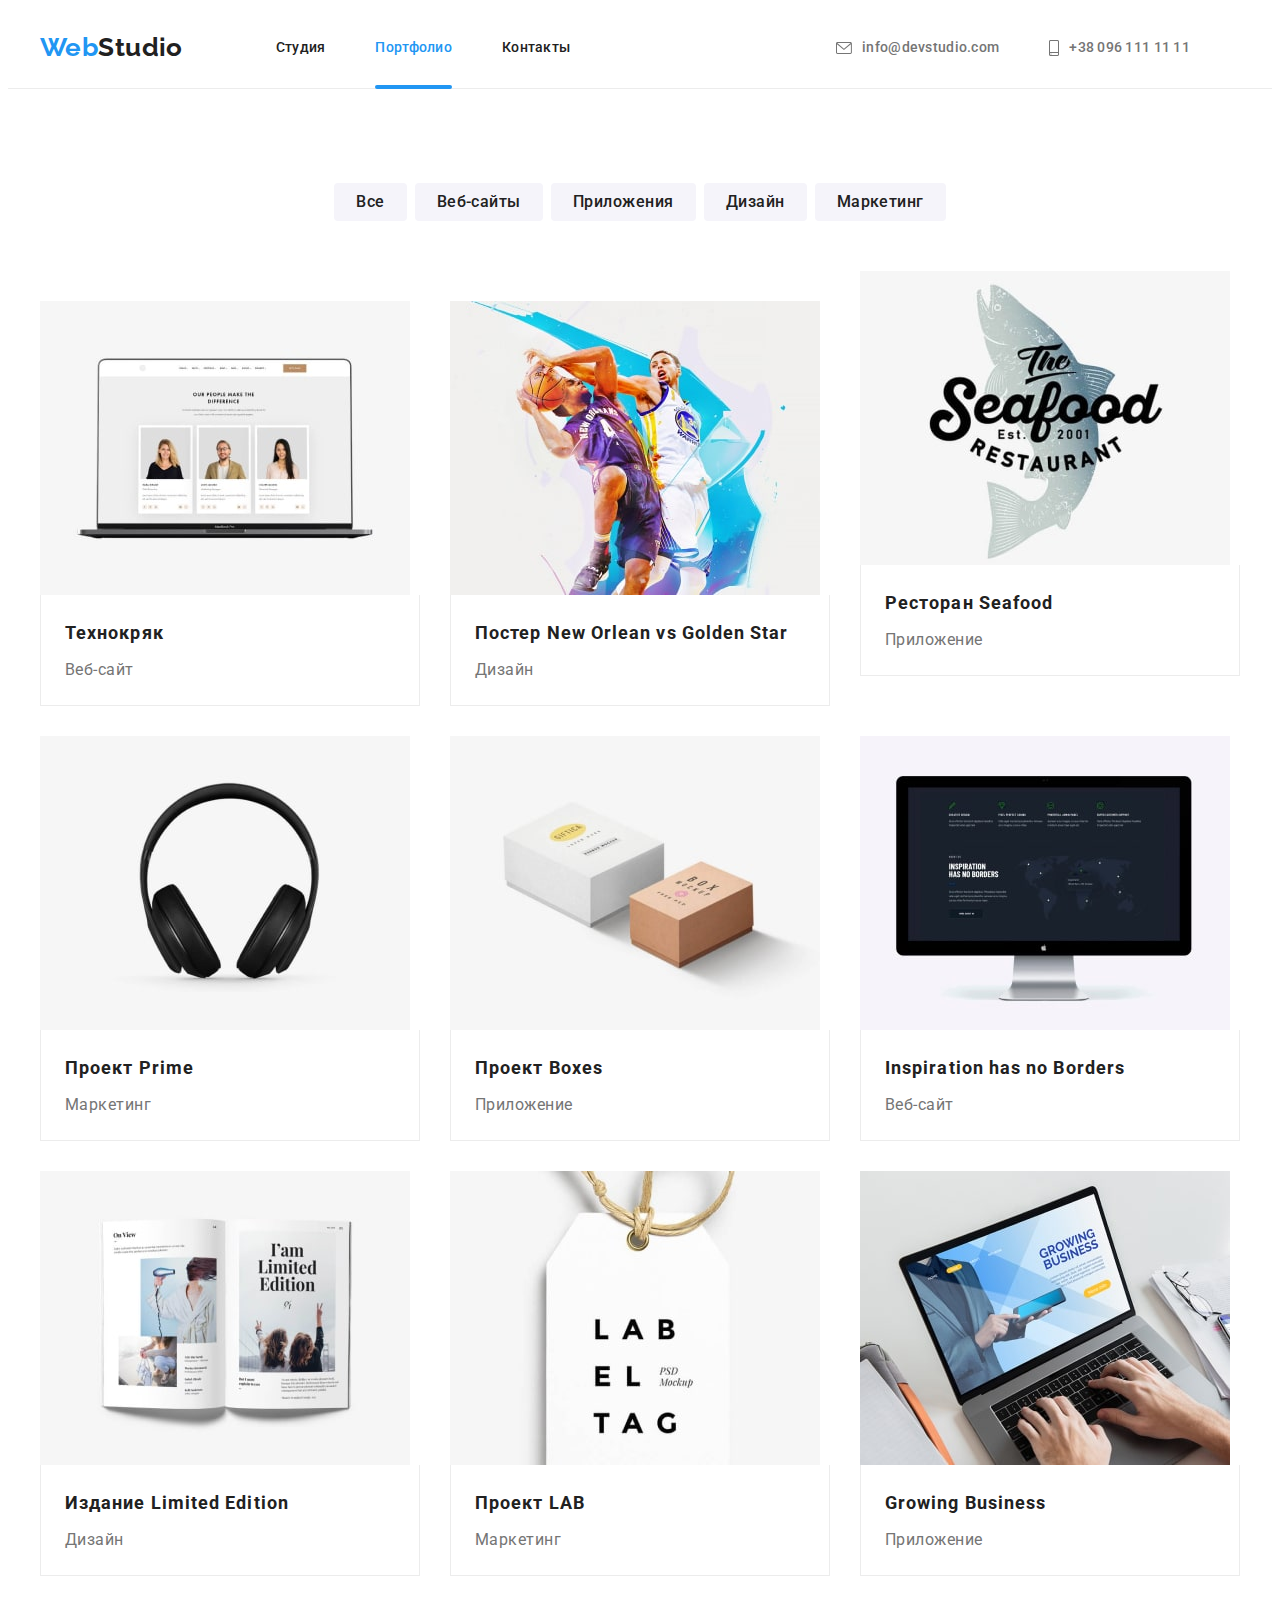
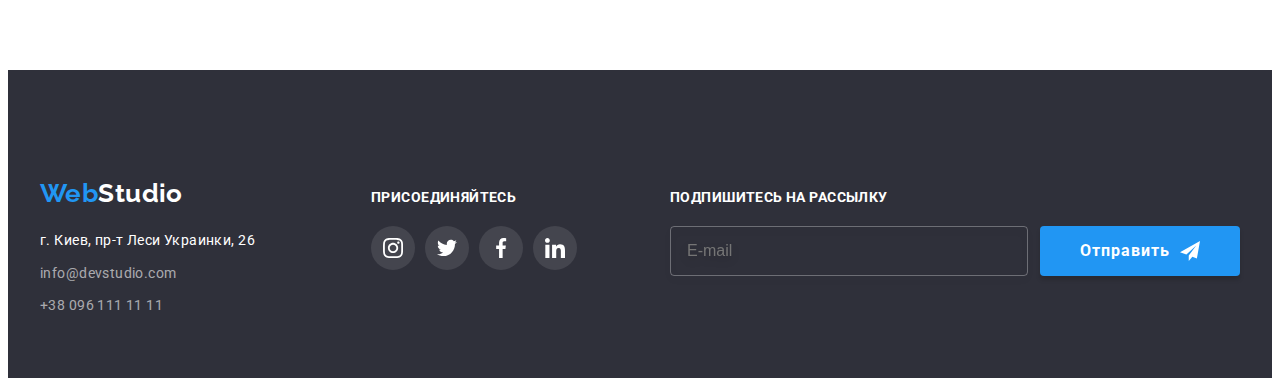
==== commit 2a82d31c: "2" ====
--- a/portfolio.html
+++ b/portfolio.html
@@ -10,7 +10,6 @@
     <link rel="stylesheet" href="https://cdnjs.cloudflare.com/ajax/libs/modern-normalize/1.1.0/modern-normalize.min.css"
         integrity="sha512-wpPYUAdjBVSE4KJnH1VR1HeZfpl1ub8YT/NKx4PuQ5NmX2tKuGu6U/JRp5y+Y8XG2tV+wKQpNHVUX03MfMFn9Q=="
         crossorigin="anonymous" referrerpolicy="no-referrer" />
-    <link rel="stylesheet" href="./css/styles.css">
     <link rel="stylesheet" href="./css/main.min.css">
     <title>Document</title>
     
--- a/css/main.min.css
+++ b/css/main.min.css
@@ -1,2 +1,2 @@
-p,h1,h2,h3,h4,h5,h6{margin:0}ul{margin:0;padding:0;list-style:none}img{display:block;max-width:100%;height:auto}a{text-decoration:none;-webkit-transition:color 250ms cubic-bezier(0.4, 0, 0.2, 1);transition:color 250ms cubic-bezier(0.4, 0, 0.2, 1)}label{font-size:12px;line-height:1.16;color:var(--main-text-color);display:block;margin-bottom:4px}address{font-style:normal}textarea{resize:none}:root{--main-title-color: #ffffff;--second-title-color: #212121;--main-text-color: #757575;--footer-contacts-text-color: rgba(255, 255, 255, 0.6);--footer-link-color: #ffffff;--header-contacts-text-color: #757575;--hover-focus-color: #2196f3;--hero-btn-color: #188ce8;--web-logo-color: #2196f3;--studio-header-logo-color: #212121;--studio-footer-logo-color: #ffffff;--main-btn-color: #ffffff;--background-btn-color: #2196f3;--background-portfolio-btn-color: #f5f4fa;--background-hero-footer-color: #2f303a;--background-commands-color: #f5f4fa;--background-item-commads: #ffffff;--second-btn-color: #212121;--portfolio-btn-accent-color: #ffffff}.hide-title{border:0;clip:rect(0 0 0 0);height:1px;margin:-1px;overflow:hidden;padding:0;position:absolute;white-space:nowrap;width:1px}body{font-family:Roboto, sans-serif;font-size:14px;line-height:1.71;letter-spacing:0.03em;color:var(--main-text-color)}.container{width:100%;padding-left:15px;padding-right:15px;margin:0 auto}@media screen and (min-width: 480px){.container{width:480px}}@media screen and (min-width: 768px){.container{width:768px}}@media screen and (min-width: 1200px){.container{width:1200px}}.section{padding-top:60px;padding-bottom:60px}@media screen and (min-width: 1200px){.section{padding-top:94px;padding-bottom:94px}}.section__title{font-weight:700;font-size:28px;line-height:1.17;text-align:center;color:var(--second-title-color)}@media screen and (min-width: 1200px){.section__title{font-size:36px;line-height:1.16}}.size-icon{width:20px;height:20px;-webkit-transition:fill 250ms cubic-bezier(0.4, 0, 0.2, 1);transition:fill 250ms cubic-bezier(0.4, 0, 0.2, 1)}.peculiarities__icon{width:70px;height:70px}.customers__icon{width:106px;height:60px}.mob-menu{position:fixed;top:0;width:100vw;height:100vh;z-index:2;padding-left:40px;padding-top:48px;padding-bottom:48px;background-color:var(--main-title-color)}.mob-menu .mob-menu__thumb{height:100%;display:-webkit-box;display:-ms-flexbox;display:flex;-webkit-box-orient:vertical;-webkit-box-direction:normal;-ms-flex-direction:column;flex-direction:column;-webkit-box-pack:justify;-ms-flex-pack:justify;justify-content:space-between}@media screen and (min-width: 768px){.mob-menu{display:none}}.mob-menu__btn{background-color:transparent;border:none;margin-left:auto;display:-webkit-box;display:-ms-flexbox;display:flex;-webkit-box-align:center;-ms-flex-align:center;align-items:center;-webkit-box-pack:center;-ms-flex-pack:center;justify-content:center;-webkit-transition-property:fill;transition-property:fill;-webkit-transition-duration:250ms;transition-duration:250ms;-webkit-transition-timing-function:cubic-bezier(0.4, 0, 0.2, 1);transition-timing-function:cubic-bezier(0.4, 0, 0.2, 1)}.mob-menu__btn:hover,.mob-menu__btn:focus{fill:#2196f3}@media screen and (min-width: 768px){.mob-menu__btn{display:none}}.mob-menu__close{position:absolute;top:10px;right:15px;background-color:transparent;border:none;margin-left:auto;display:-webkit-box;display:-ms-flexbox;display:flex;-webkit-box-align:center;-ms-flex-align:center;align-items:center;-webkit-box-pack:center;-ms-flex-pack:center;justify-content:center;-webkit-transition-property:fill;transition-property:fill;-webkit-transition-duration:250ms;transition-duration:250ms;-webkit-transition-timing-function:cubic-bezier(0.4, 0, 0.2, 1);transition-timing-function:cubic-bezier(0.4, 0, 0.2, 1)}.mob-menu__close:hover,.mob-menu__close:focus{fill:#2196f3}@media screen and (min-width: 768px){.mob-menu__close{display:none}}.mob-menu__item{font-weight:500;font-size:40px;line-height:1.18;letter-spacing:0.02em;color:var(--second-title-color)}.mob-menu__item:not(:last-child){margin-bottom:32px}.mob-menu__link{color:var(--second-title-color)}.mob-menu__link:hover,.mob-menu__link:focus{color:var(--hover-focus-color)}.mob-menu__link--active{color:var(--hover-focus-color)}.communication__item{font-weight:500;font-size:24px;line-height:1.17;letter-spacing:0.02em;color:var(--main-text-color)}.communication__item:not(:last-child){margin-bottom:32px}.communication__link{font-weight:500;font-size:24px;line-height:1.17;letter-spacing:0.02em;color:var(--main-text-color)}.communication__link:hover{color:#2196f3}.communication__link--tel{font-weight:500;font-size:34px;line-height:1.18;letter-spacing:0.02em;color:var(--main-text-color);color:#2196f3}.mob-menu__community{margin-top:64px;display:-webkit-box;display:-ms-flexbox;display:flex;-ms-flex-wrap:wrap;flex-wrap:wrap;margin-right:-10px;margin-left:-10px}.community__item{font-weight:500;font-size:18px;line-height:1.22;letter-spacing:0.02em;color:var(--hover-focus-color)}.community__item:not(:last-child){border-right:1px solid rgba(33,33,33,0.2)}.community__link{font-weight:500;font-size:18px;line-height:1.22;letter-spacing:0.02em;color:var(--hover-focus-color);margin-right:10px;margin-left:10px}.mob-menu__icon--close{-webkit-transition:border-color 250ms cubic-bezier(0.4, 0, 0.2, 1);transition:border-color 250ms cubic-bezier(0.4, 0, 0.2, 1)}.mob-menu__icon--close:hover{fill:#2196f3}.header{border:1px solid #ececec;border-top-style:none;border-right-style:none;border-left-style:none}.logo{font-family:Raleway;font-weight:700;font-size:26px;line-height:1.19;color:var(--web-logo-color)}.logo__dark{font-family:Raleway;font-weight:700;font-size:26px;line-height:1.19;padding:15px 0;color:var(--studio-header-logo-color)}@media screen and (min-width: 768px){.logo__dark{padding-bottom:25px;padding-top:24px;margin-right:93px}}.header__container{display:-webkit-box;display:-ms-flexbox;display:flex;-webkit-box-align:center;-ms-flex-align:center;align-items:center;-webkit-box-pack:justify;-ms-flex-pack:justify;justify-content:space-between}.navigation{display:-webkit-box;display:-ms-flexbox;display:flex;-webkit-box-align:center;-ms-flex-align:center;align-items:center}.navigation__link{display:block;font-weight:500;font-size:14px;line-height:1.14;letter-spacing:0.02em;color:var(--second-title-color);position:relative}.navigation__link:hover,.navigation__link:focus{color:var(--hover-focus-color)}@media screen and (min-width: 768px){.navigation__link{padding-top:32px;padding-bottom:32px}}.navigation__list{display:-webkit-box;display:-ms-flexbox;display:flex}@media screen and (max-width: 768px){.navigation__list{display:none}}.navigation__item:not(:last-child){margin-right:50px}.navigation__link.navigation__link__active::after{content:'';width:100%;height:4px;background-color:#2196f3;position:absolute;display:block;bottom:-1px;left:0;border-radius:2px}.navigation__link__active__color{color:#2196f3}.navigation-contacts__link{color:var(--header-contacts-text-color);display:-webkit-box;display:-ms-flexbox;display:flex;-webkit-box-align:center;-ms-flex-align:center;align-items:center;-webkit-box-pack:center;-ms-flex-pack:center;justify-content:center}.navigation-contacts__link:hover,.navigation-contacts__link:focus{color:var(--hover-focus-color)}@media screen and (min-width: 768px){.navigation-contacts__link{padding:0px}.navigation-contacts__link:not(:last-child){margin-bottom:10px}}.navigation-contacts__icon{fill:currentColor;margin-right:10px}.navigation-contacts__item{display:-webkit-box;display:-ms-flexbox;display:flex}.navigation-contacts__item:not(:last-child){margin-bottom:10px}@media screen and (min-width: 1200px){.navigation-contacts__item{margin-right:50px}.navigation-contacts__item:not(:last-child){margin-bottom:0px}}.navigation-contacts{font-weight:500;font-size:14px;line-height:1.14;letter-spacing:0.02em;color:var(--header-contacts-text-color);margin-left:auto}@media screen and (max-width: 768px){.navigation-contacts{display:none}}@media screen and (min-width: 768px){.navigation-contacts{-ms-flex-wrap:wrap;flex-wrap:wrap;margin-left:auto}}@media screen and (min-width: 1200px){.navigation-contacts{display:-webkit-box;display:-ms-flexbox;display:flex}}@media screen and (min-width: 1200px){.navigation__link,.navigation-contacts__link{padding-top:32px;padding-bottom:32px}}.contacts-icon:hover,.contacts-icon:focus{fill:currentColor}.hero{background-color:var(--background-hero-footer-color);margin:0 auto;padding:118px 0;text-align:center;background-image:-webkit-gradient(linear, left top, left bottom, from(rgba(47,48,58,0.4)), to(rgba(47,48,58,0.4))),url(../images/header-mobile-480-min.jpg);background-image:linear-gradient(rgba(47,48,58,0.4), rgba(47,48,58,0.4)),url(../images/header-mobile-480-min.jpg);background-repeat:no-repeat;background-position:center;background-size:cover}@media (min-device-pixel-ratio: 2), (-webkit-min-device-pixel-ratio: 2), (min-resolution: 192dpi), (min-resolution: 2dppx){.hero{background-image:-webkit-gradient(linear, left top, left bottom, from(rgba(47,48,58,0.4)), to(rgba(47,48,58,0.4))),url(../images/header-mobile-480-2x-min.jpg);background-image:linear-gradient(rgba(47,48,58,0.4), rgba(47,48,58,0.4)),url(../images/header-mobile-480-2x-min.jpg)}}@media screen and (min-width: 768px){.hero{background-image:-webkit-gradient(linear, left top, left bottom, from(rgba(47,48,58,0.4)), to(rgba(47,48,58,0.4))),url(../images/header-tablet-768-min.jpg);background-image:linear-gradient(rgba(47,48,58,0.4), rgba(47,48,58,0.4)),url(../images/header-tablet-768-min.jpg)}}@media screen and (min-width: 768px) and (min-device-pixel-ratio: 2), screen and (min-width: 768px) and (-webkit-min-device-pixel-ratio: 2), screen and (min-width: 768px) and (min-resolution: 192dpi), screen and (min-width: 768px) and (min-resolution: 2dppx){.hero{background-image:-webkit-gradient(linear, left top, left bottom, from(rgba(47,48,58,0.4)), to(rgba(47,48,58,0.4))),url(../images/header-tablet-768-2x-min.jpg);background-image:linear-gradient(rgba(47,48,58,0.4), rgba(47,48,58,0.4)),url(../images/header-tablet-768-2x-min.jpg)}}@media screen and (min-width: 1200px){.hero{max-width:1600px;padding:200px 0;background-image:-webkit-gradient(linear, left top, left bottom, from(rgba(47,48,58,0.4)), to(rgba(47,48,58,0.4))),url(../images/header-desktop-1200-min.jpg);background-image:linear-gradient(rgba(47,48,58,0.4), rgba(47,48,58,0.4)),url(../images/header-desktop-1200-min.jpg)}}@media screen and (min-width: 1200px) and (min-device-pixel-ratio: 2), screen and (min-width: 1200px) and (-webkit-min-device-pixel-ratio: 2), screen and (min-width: 1200px) and (min-resolution: 192dpi), screen and (min-width: 1200px) and (min-resolution: 2dppx){.hero{background-image:-webkit-gradient(linear, left top, left bottom, from(rgba(47,48,58,0.4)), to(rgba(47,48,58,0.4))),url(../images/header-desktop-1200-2x-min.jpg);background-image:linear-gradient(rgba(47,48,58,0.4), rgba(47,48,58,0.4)),url(../images/header-desktop-1200-2x-min.jpg)}}.hero__title{font-weight:900;font-size:26px;line-height:1.61;letter-spacing:0.06em;text-transform:uppercase;color:var(--main-title-color)}@media screen and (min-width: 1200px){.hero__title{font-size:44px;line-height:1.36;letter-spacing:0.06em}}.hero__btn{font-family:Roboto;font-weight:700;font-size:16px;line-height:1.87;letter-spacing:0.06em;color:var(--main-btn-color);background:var(--background-btn-color);-webkit-box-shadow:0px 4px 4px rgba(0,0,0,0.15);box-shadow:0px 4px 4px rgba(0,0,0,0.15);border-radius:4px;padding:10px 32px;cursor:pointer;border:transparent;margin-top:30px}@media screen and (min-width: 768px){.peculiarities{display:-webkit-box;display:-ms-flexbox;display:flex;-ms-flex-wrap:wrap;flex-wrap:wrap;margin-right:-30px}}@media screen and (min-width: 1200px){.peculiarities{-ms-flex-wrap:nowrap;flex-wrap:nowrap}}.peculiarities__item{margin-top:30px}.peculiarities__item:first-child{margin-top:0px}@media screen and (min-width: 768px){.peculiarities__item{-ms-flex-preferred-size:calc((100% - 30px) / 2);flex-basis:calc((100% - 30px) / 2);margin-left:30px}.peculiarities__item:nth-child(-n+2){margin-top:0px}.peculiarities__item:nth-child(2n+1){margin-left:0px}}@media screen and (min-width: 1200px){.peculiarities__item{-ms-flex-preferred-size:calc((100%-90px) / 4);flex-basis:calc((100%-90px) / 4);margin-top:0px;margin-left:0px;margin-right:30px}.peculiarities__item:last-child{margin-right:0px}}.peculiarities__title{font-weight:700;font-size:14px;line-height:1.14;text-transform:uppercase;color:var(--second-title-color)}@media screen and (max-width: 1200px){.peculiarities__title{text-align:center}}.peculiarities__text{margin-top:10px}.peculiarities__box{height:120px;display:-webkit-box;display:-ms-flexbox;display:flex;-webkit-box-align:center;-ms-flex-align:center;align-items:center;-webkit-box-pack:center;-ms-flex-pack:center;justify-content:center;background-color:#f5f4fa;border-radius:4px;margin-bottom:30px}.section_no-padding-top{padding-top:0px}@media screen and (max-width: 1200px){.section_no-padding-top{display:none}}.work{display:-webkit-box;display:-ms-flexbox;display:flex;margin-top:50px}.work__item{position:relative}.work__item:not(:last-child){margin-right:30px}.work__text{font-weight:700;line-height:1.14;color:#ffffff;text-transform:uppercase}.work__item>.work__text{position:absolute;bottom:0;left:0;background:rgba(47,48,58,0.8);width:100%;height:70px;display:-webkit-box;display:-ms-flexbox;display:flex;-webkit-box-align:center;-ms-flex-align:center;align-items:center;-webkit-box-pack:center;-ms-flex-pack:center;justify-content:center}.section__other-background{background-color:var(--background-commands-color)}.commands__title{font-weight:500;font-size:16px;line-height:1.18;text-align:center;color:var(--second-title-color)}.commands{margin-top:30px}@media screen and (min-width: 768px){.commands{display:-webkit-box;display:-ms-flexbox;display:flex;-ms-flex-wrap:wrap;flex-wrap:wrap}}@media screen and (min-width: 1200px){.commands{margin-top:50px;-ms-flex-wrap:nowrap;flex-wrap:nowrap}}.commands__text{text-align:center;margin-top:10px}.commands__indent{padding-top:30px;padding-bottom:30px}.commands__item{-webkit-box-shadow:0px 1px 3px rgba(0,0,0,0.12),0px 1px 1px rgba(0,0,0,0.14),0px 2px 1px rgba(0,0,0,0.2);box-shadow:0px 1px 3px rgba(0,0,0,0.12),0px 1px 1px rgba(0,0,0,0.14),0px 2px 1px rgba(0,0,0,0.2);border-radius:0px 0px 4px 4px;background:var(--background-item-commads);margin-top:30px}.commands__item:first-child{margin-top:0px}@media screen and (min-width: 768px){.commands__item{-ms-flex-preferred-size:calc((100% - 30px) / 2);flex-basis:calc((100% - 30px) / 2);margin-left:30px}.commands__item:nth-child(-n+2){margin-top:0px}.commands__item:nth-child(2n+1){margin-left:0px}}@media screen and (min-width: 1200px){.commands__item{-ms-flex-preferred-size:calc((100%-90px) / 4);flex-basis:calc((100%-90px) / 4);margin-top:0px;margin-left:0px;margin-right:30px}.commands__item:last-child{margin-right:0px}}.social__icon{fill:#afb1b8}.social__link:hover .social__icon,.social__link:focus .social__icon{fill:#ffffff}.social{display:-webkit-box;display:-ms-flexbox;display:flex;-webkit-box-pack:center;-ms-flex-pack:center;justify-content:center;margin-top:16px}.social__item{width:44px;height:44px}.social__item+.social{margin-left:10px}.social__link{width:100%;height:100%;border-radius:50%;display:-webkit-box;display:-ms-flexbox;display:flex;-webkit-box-align:center;-ms-flex-align:center;align-items:center;-webkit-box-pack:center;-ms-flex-pack:center;justify-content:center;-webkit-transition:fill 250ms cubic-bezier(0.4, 0, 0.2, 1),background-color 250ms cubic-bezier(0.4, 0, 0.2, 1);transition:fill 250ms cubic-bezier(0.4, 0, 0.2, 1),background-color 250ms cubic-bezier(0.4, 0, 0.2, 1)}.social__link:hover,.social__link:focus{background-color:#2196f3}.customers__icon{fill:#afb1b8;-webkit-transition:fill 250ms cubic-bezier(0.4, 0, 0.2, 1),background-color 250ms cubic-bezier(0.4, 0, 0.2, 1);transition:fill 250ms cubic-bezier(0.4, 0, 0.2, 1),background-color 250ms cubic-bezier(0.4, 0, 0.2, 1)}.customers__icon:hover,.customers__icon:focus{fill:#2196f3}.customers{display:-webkit-box;display:-ms-flexbox;display:flex;-ms-flex-wrap:wrap;flex-wrap:wrap;-webkit-box-pack:center;-ms-flex-pack:center;justify-content:center;-ms-flex-line-pack:center;align-content:center;margin-top:30px;-webkit-box-pack:justify;-ms-flex-pack:justify;justify-content:space-between}@media screen and (min-width: 1200px){.customers{margin-top:50px}}.customers__item{width:170px;height:92px;border:1px solid;border-radius:4px;border-color:#afb1b8;-webkit-transition:border-color 250ms cubic-bezier(0.4, 0, 0.2, 1);transition:border-color 250ms cubic-bezier(0.4, 0, 0.2, 1)}.customers__item:hover,.customers__item:focus{color:#2196f3;border-color:#2196f3}@media screen and (max-width: 768px){.customers__item{-ms-flex-preferred-size:calc((100% - 30px) / 2);flex-basis:calc((100% - 30px) / 2);margin-left:30px}.customers__item:nth-child(-n+2){margin-top:0px}.customers__item:nth-child(2n+1){margin-left:0px}.customers__item:nth-child(n+3){margin-top:30px}}@media screen and (min-width: 768px){.customers__item{-ms-flex-preferred-size:calc((100% - 60px) / 3);flex-basis:calc((100% - 60px) / 3);margin-left:30px;margin-top:30px}.customers__item:nth-child(-n+3){margin-top:0px}.customers__item:nth-child(3n+1){margin-left:0px}}@media screen and (min-width: 1200px){.customers__item{-ms-flex-preferred-size:calc((100% - 150px) / 6);flex-basis:calc((100% - 150px) / 6);margin-top:0px;margin-left:0px;margin-right:30px}.customers__item:last-child{margin-right:0px}}.customers__link{width:100%;height:100%;display:-webkit-box;display:-ms-flexbox;display:flex;-webkit-box-align:center;-ms-flex-align:center;align-items:center;-webkit-box-pack:center;-ms-flex-pack:center;justify-content:center}.customers__link:hover .customers__icon,.customers__link:focus .customers__icon{fill:#2196f3}.footer{background-color:var(--background-hero-footer-color);padding:60px 0;text-align:center}@media screen and (min-width: 1200px){.footer-contacts{-webkit-box-flex:1;-ms-flex-positive:1;flex-grow:1;margin-right:70px}}@media screen and (min-width: 1200px){.footer-contacts{margin-bottom:0px}}.footer-contacts__list{margin-top:20px}.footer-contacts__item:not(:first-child){margin-top:9px}.footer-contacts__link{font-family:Roboto;font-style:normal;font-weight:400;font-size:14px;line-height:1.71;letter-spacing:0.03em;color:var(--footer-link-color)}.footer-contacts__mail-tel{font-weight:400;font-size:14px;line-height:1.71;letter-spacing:0.03em;color:var(--footer-contacts-text-color)}.footer-contacts__mail-tel:hover,.footer-contacts__mail-tel:focus{color:var(--hover-focus-color)}@media screen and (max-width: 768px){.footer-social{margin-top:60px}}@media screen and (min-width: 1200px){.footer-social{margin-right:93px;margin-bottom:0px}}.footer-social__title{font-weight:700;font-size:14px;line-height:1.14;letter-spacing:3%;color:#ffffff;text-transform:uppercase}.footer-mailing__form{margin-top:20px;-webkit-box-pack:center;-ms-flex-pack:center;justify-content:center;text-align:center}@media screen and (min-width: 1200px){.footer-mailing__form{display:-webkit-box;display:-ms-flexbox;display:flex;-webkit-box-align:end;-ms-flex-align:end;align-items:flex-end}}.footer-social__list{display:-webkit-box;display:-ms-flexbox;display:flex;-webkit-box-pack:center;-ms-flex-pack:center;justify-content:center;margin-top:20px}.footer-social__item{border-radius:50%;background-color:rgba(255,255,255,0.1);width:44px;height:44px}.footer-social__item+.footer-social__item{margin-left:10px}.footer-social__icon{fill:#ffffff}.footer-social__link{width:100%;height:100%;border-radius:50%;display:-webkit-box;display:-ms-flexbox;display:flex;-webkit-box-align:center;-ms-flex-align:center;align-items:center;-webkit-box-pack:center;-ms-flex-pack:center;justify-content:center;-webkit-transition:fill 250ms cubic-bezier(0.4, 0, 0.2, 1),background-color 250ms cubic-bezier(0.4, 0, 0.2, 1);transition:fill 250ms cubic-bezier(0.4, 0, 0.2, 1),background-color 250ms cubic-bezier(0.4, 0, 0.2, 1)}.footer-social__link:hover,.footer-social__link:focus{background-color:#2196f3}.footer-mailing{display:block;margin-top:60px}.footer-mailing__title{text-transform:uppercase;color:var(--main-title-color);font-weight:700;font-size:14px;line-height:1.14;text-transform:uppercase}.footer-mailing__input{width:100%;height:50px;padding:15px 16px;margin-bottom:20px;border:1px solid rgba(255,255,255,0.3);-webkit-box-sizing:border-box;box-sizing:border-box;-webkit-filter:drop-shadow(0px 4px 4px rgba(0,0,0,0.15));filter:drop-shadow(0px 4px 4px rgba(0,0,0,0.15));border-radius:4px;font-size:16px;line-height:1.25;color:rgba(255,255,255,0.6);background-color:var(--hero-background-color);outline:none;-webkit-transition-property:border-color;transition-property:border-color;-webkit-transition-duration:250ms;transition-duration:250ms;-webkit-transition-timing-function:cubic-bezier(0.4, 0, 0.2, 1);transition-timing-function:cubic-bezier(0.4, 0, 0.2, 1)}@media screen and (min-width: 1200px){.footer-mailing__input{width:358px;margin-right:12px;margin-bottom:0px}}.footer-mailing__btn{font-family:Roboto;font-weight:700;font-size:16px;line-height:1.87;letter-spacing:0.06em;color:var(--main-btn-color);background:var(--background-btn-color);-webkit-box-shadow:0px 4px 4px rgba(0,0,0,0.15);box-shadow:0px 4px 4px rgba(0,0,0,0.15);border-radius:4px;padding:10px 32px;cursor:pointer;border:transparent;-webkit-box-pack:center;-ms-flex-pack:center;justify-content:center;width:200px;-webkit-box-align:center;-ms-flex-align:center;align-items:center}@media screen and (min-width: 1200px){.footer-mailing__btn{display:-webkit-box;display:-ms-flexbox;display:flex}}.footer-mailing__icon{margin-left:10px}@media screen and (min-width: 768px){.footer-block{-webkit-box-align:baseline;-ms-flex-align:baseline;align-items:baseline;display:-webkit-box;display:-ms-flexbox;display:flex}}@media screen and (min-width: 768px) and (max-width: 1199px){.footer-block{-ms-flex-wrap:wrap;flex-wrap:wrap;-ms-flex-pack:distribute;justify-content:space-around}}@media screen and (min-width: 1200px){.footer-block{text-align:left}}.logo__white{font-family:Raleway;font-weight:700;font-size:26px;line-height:1.19;color:var(--studio-footer-logo-color);display:block}.backdrop{width:100vw;height:100vh;background-color:rgba(0,0,0,0.2);position:fixed;top:0;-webkit-transition:opacity 1000ms cubic-bezier(0.4, 0, 0.2, 1),visibility 1000ms cubic-bezier(0.4, 0, 0.2, 1);transition:opacity 1000ms cubic-bezier(0.4, 0, 0.2, 1),visibility 1000ms cubic-bezier(0.4, 0, 0.2, 1)}.backdrop.is-hidden .modal{-webkit-transform:translateX(50px);transform:translateX(50px);-webkit-transition:-webkit-transform 1000ms cubic-bezier(0.4, 0, 0.2, 1);transition:-webkit-transform 1000ms cubic-bezier(0.4, 0, 0.2, 1);transition:transform 1000ms cubic-bezier(0.4, 0, 0.2, 1);transition:transform 1000ms cubic-bezier(0.4, 0, 0.2, 1), -webkit-transform 1000ms cubic-bezier(0.4, 0, 0.2, 1)}.modal{position:absolute;width:450px;min-height:581px;background-color:#fff;border-radius:4px;top:50%;left:50%;-webkit-box-shadow:0px 1px 3px rgba(0,0,0,0.12),0px 1px 1px rgba(0,0,0,0.14),0px 2px 1px rgba(0,0,0,0.2);box-shadow:0px 1px 3px rgba(0,0,0,0.12),0px 1px 1px rgba(0,0,0,0.14),0px 2px 1px rgba(0,0,0,0.2);-webkit-transform:translateX(0);transform:translateX(0);-webkit-transform:translate(-50%, -50%);transform:translate(-50%, -50%);-webkit-transition:-webkit-transform 1000ms cubic-bezier(0.4, 0, 0.2, 1);transition:-webkit-transform 1000ms cubic-bezier(0.4, 0, 0.2, 1);transition:transform 1000ms cubic-bezier(0.4, 0, 0.2, 1);transition:transform 1000ms cubic-bezier(0.4, 0, 0.2, 1), -webkit-transform 1000ms cubic-bezier(0.4, 0, 0.2, 1);padding:40px 40px}@media screen and (min-width: 1200px){.modal{width:528px}}.modal__close{position:absolute;width:30px;height:30px;top:8px;right:8px;border:1px solid rgba(0,0,0,0.1);background-color:transparent;border-radius:50%;display:-webkit-box;display:-ms-flexbox;display:flex;-webkit-box-pack:center;-ms-flex-pack:center;justify-content:center;-webkit-box-align:center;-ms-flex-align:center;align-items:center;cursor:pointer;-webkit-transition:border-color 250ms cubic-bezier(0.4, 0, 0.2, 1);transition:border-color 250ms cubic-bezier(0.4, 0, 0.2, 1)}.modal__close:hover,.modal__close:focus{color:#2196f3;border-color:#2196f3}.modal__icon{fill:#000000;-webkit-transition:fill 250ms cubic-bezier(0.4, 0, 0.2, 1),background-color 250ms cubic-bezier(0.4, 0, 0.2, 1);transition:fill 250ms cubic-bezier(0.4, 0, 0.2, 1),background-color 250ms cubic-bezier(0.4, 0, 0.2, 1)}.modal__icon:hover,.modal__icon:focus{fill:#2196f3}.modal__close:hover .modal__icon,.modal__close:focus .modal__icon{fill:#2196f3}.modal__text{font-weight:700;font-size:20px;line-height:1.15;text-align:center;letter-spacing:0.03em;color:#212121}.modal-form{margin-top:12px}.modal-form:not(:first-child){margin-top:10px}.modal-form__wrap{position:relative}.is-hidden{visibility:hidden;opacity:0;pointer-events:none}.modal-form__input{width:100%;height:40px;margin:0;border:1px solid rgba(33,33,33,0.2);-webkit-box-sizing:border-box;box-sizing:border-box;border-radius:4px;padding-right:15px;padding-left:42px;outline:none;-webkit-transition:border-color 250ms cubic-bezier(0.4, 0, 0.2, 1);transition:border-color 250ms cubic-bezier(0.4, 0, 0.2, 1)}.modal-form__input:focus{border-color:var(--hover-focus-color)}.modal-check__license{font-size:14px;line-height:24px;line-height:1.46%;-webkit-box-sizing:border-box;box-sizing:border-box;outline:none;-webkit-transition:border-color 250ms cubic-bezier(0.4, 0, 0.2, 1);transition:border-color 250ms cubic-bezier(0.4, 0, 0.2, 1)}.modal-form__icon{position:absolute;left:12px;top:50%;-webkit-transform:translateY(-50%);transform:translateY(-50%);width:18px;height:18px;-webkit-transition:fill 250ms cubic-bezier(0.4, 0, 0.2, 1);transition:fill 250ms cubic-bezier(0.4, 0, 0.2, 1)}.modal-form__input:focus+.modal-form__icon{fill:var(--hover-focus-color)}.modal-form__comments{width:100%;height:120px;border:1px solid rgba(33,33,33,0.2);-webkit-box-sizing:border-box;box-sizing:border-box;border-radius:4px;padding:12px 16px;outline:none;display:block;-webkit-transition:border-color 250ms cubic-bezier(0.4, 0, 0.2, 1);transition:border-color 250ms cubic-bezier(0.4, 0, 0.2, 1)}.modal-form__comments:focus{border-color:var(--hover-focus-color)}.modal-check{-webkit-box-pack:center;-ms-flex-pack:center;justify-content:center;margin-top:20px;display:-webkit-box;display:-ms-flexbox;display:flex}.modal-check__input:checked+.modal-check__text .modal-check__item{background-color:var(--hover-focus-color);border:none}.modal-check__item{width:16px;height:15px;border:2px solid var(--second-title-color);border-radius:2px;margin-right:8px;display:-webkit-box;display:-ms-flexbox;display:flex;-webkit-box-align:center;-ms-flex-align:center;align-items:center;-webkit-box-pack:center;-ms-flex-pack:center;justify-content:center}.modal-check__text{font-size:14px;line-height:24px;line-height:1.46%;display:-webkit-box;display:-ms-flexbox;display:flex;-webkit-box-align:center;-ms-flex-align:center;align-items:center}.modal-check__icon{fill:#ffffff}.modal-check__license{color:#2196f3;text-decoration:underline;margin-left:4px}.modal-check__license:focus{border-color:var(--hover-focus-color)}.modal-btn{margin-top:30px}.modal-btn__btn{display:-webkit-box;display:-ms-flexbox;display:flex;-webkit-box-align:center;-ms-flex-align:center;align-items:center;-webkit-box-pack:center;-ms-flex-pack:center;justify-content:center;font-family:Roboto;font-weight:700;font-size:16px;line-height:1.87;letter-spacing:0.06em;color:var(--main-btn-color);background:var(--background-btn-color);-webkit-box-shadow:0px 4px 4px rgba(0,0,0,0.15);box-shadow:0px 4px 4px rgba(0,0,0,0.15);border-radius:4px;padding:10px 32px;cursor:pointer;border:transparent;width:200px}.portfolio__title{font-weight:700;font-size:18px;line-height:2;letter-spacing:0.06em;color:var(--second-title-color)}.filter__list{display:-webkit-box;display:-ms-flexbox;display:flex;-ms-flex-wrap:wrap;flex-wrap:wrap;-webkit-box-align:center;-ms-flex-align:center;align-items:center;margin-bottom:40px;-webkit-box-pack:justify;-ms-flex-pack:justify;justify-content:space-between}@media screen and (max-width: 768px){.filter__list{margin-top:-15px}}@media screen and (min-width: 768px){.filter__list{-webkit-box-pack:center;-ms-flex-pack:center;justify-content:center;margin-bottom:30px}}@media screen and (min-width: 1200px){.filter__list{margin-bottom:50px}}.filter__item+.filter__item{margin-left:8px}@media screen and (max-width: 768px){.filter__item{margin-top:15px}}.filter__btn{font-family:Roboto;font-weight:500;font-size:16px;line-height:1.62;text-align:center;letter-spacing:0.03em;color:var(--second-btn-color);background-color:var(--background-portfolio-btn-color);cursor:pointer;border-radius:4px;border:0px;padding:6px 22px;-webkit-transition:color 250ms cubic-bezier(0.4, 0, 0.2, 1),background-color 250ms cubic-bezier(0.4, 0, 0.2, 1),-webkit-box-shadow 250ms cubic-bezier(0.4, 0, 0.2, 1);transition:color 250ms cubic-bezier(0.4, 0, 0.2, 1),background-color 250ms cubic-bezier(0.4, 0, 0.2, 1),-webkit-box-shadow 250ms cubic-bezier(0.4, 0, 0.2, 1);transition:color 250ms cubic-bezier(0.4, 0, 0.2, 1),background-color 250ms cubic-bezier(0.4, 0, 0.2, 1),box-shadow 250ms cubic-bezier(0.4, 0, 0.2, 1);transition:color 250ms cubic-bezier(0.4, 0, 0.2, 1),background-color 250ms cubic-bezier(0.4, 0, 0.2, 1),box-shadow 250ms cubic-bezier(0.4, 0, 0.2, 1),-webkit-box-shadow 250ms cubic-bezier(0.4, 0, 0.2, 1)}.filter__btn:focus,.filter__btn:hover{color:var(--portfolio-btn-accent-color);background-color:var(--background-btn-color);-webkit-box-shadow:0px 3px 1px rgba(0,0,0,0.1),0px 1px 2px rgba(0,0,0,0.08),0px 2px 2px rgba(0,0,0,0.12);box-shadow:0px 3px 1px rgba(0,0,0,0.1),0px 1px 2px rgba(0,0,0,0.08),0px 2px 2px rgba(0,0,0,0.12)}.portfolio{-webkit-box-pack:justify;-ms-flex-pack:justify;justify-content:space-between}@media screen and (min-width: 768px){.portfolio{display:-webkit-box;display:-ms-flexbox;display:flex;-ms-flex-wrap:wrap;flex-wrap:wrap;margin-right:-30px}}.portfolio-padding{padding:20px 24px}.portfolio__item{margin-top:30px}.portfolio__item:first-child{margin-top:0px}@media screen and (min-width: 768px){.portfolio__item{-ms-flex-preferred-size:calc(100% / 2 - 30px);flex-basis:calc(100% / 2 - 30px);margin-left:30px}.portfolio__item:nth-child(-n+2){margin-top:0px}.portfolio__item:nth-child(2n+1){margin-left:0px}}@media screen and (min-width: 1200px){.portfolio__item{-ms-flex-preferred-size:calc(100% / 3 - 30px);flex-basis:calc(100% / 3 - 30px);margin-left:30px;margin-top:30px}.portfolio__item:nth-child(-n+3){margin-top:0px}.portfolio__item:nth-child(2n+1){margin-left:30px}.portfolio__item:nth-child(-n+2){margin-top:30px}.portfolio__item:nth-child(3n+1){margin-left:0px}}.portfolio__item:hover,.portfolio__item:focus{-webkit-box-shadow:0px 1px 1px rgba(0,0,0,0.12),0px 4px 4px rgba(0,0,0,0.06),1px 4px 6px rgba(0,0,0,0.16);box-shadow:0px 1px 1px rgba(0,0,0,0.12),0px 4px 4px rgba(0,0,0,0.06),1px 4px 6px rgba(0,0,0,0.16)}.portfolio__wrap{position:relative;overflow:hidden}.portfolio__text{font-size:16px;line-height:1.87;letter-spacing:0.03em;color:var(--main-text-color);margin-top:4px}.portfolio__text-content{position:absolute;top:0;right:0;background-color:rgba(33,150,243,0.9);padding:63px 24px;font-size:18px;line-height:1.5;color:#ffffff;height:100%;overflow:auto;-webkit-transform:translateY(100%);transform:translateY(100%);-webkit-transition:-webkit-transform 250ms cubic-bezier(0.4, 0, 0.2, 1);transition:-webkit-transform 250ms cubic-bezier(0.4, 0, 0.2, 1);transition:transform 250ms cubic-bezier(0.4, 0, 0.2, 1);transition:transform 250ms cubic-bezier(0.4, 0, 0.2, 1), -webkit-transform 250ms cubic-bezier(0.4, 0, 0.2, 1)}.portfolio__link:hover .portfolio__text-content,.portfolio__link:focus .portfolio__text-content{-webkit-transform:translateY(0%);transform:translateY(0%)}@media screen and (min-width: 768px){.portfolio__text-content{padding:49px 24px}}@media screen and (min-width: 1200px){.portfolio__text-content{padding:63px 24px}}.portfolio__link{display:block;-webkit-transition-property:-webkit-box-shadow;transition-property:-webkit-box-shadow;transition-property:box-shadow;transition-property:box-shadow, -webkit-box-shadow;display:block}@media screen and (min-width: 768px) and (max-width: 1199px){.portfolio__link{display:-webkit-box;display:-ms-flexbox;display:flex;-webkit-box-orient:vertical;-webkit-box-direction:normal;-ms-flex-direction:column;flex-direction:column;height:100%}}.portfolio__link:hover,.portfolio__link:focus{-webkit-box-shadow:0px 4px 4px 0px #00000040;box-shadow:0px 4px 4px 0px #00000040}.portfolio__link:hover .portfolio__description,.portfolio__link:focus .portfolio__description{-webkit-transform:translateY(0);transform:translateY(0)}.portfolio__link:hover,.portfolio__link:focus{-webkit-box-shadow:0px 1px 1px rgba(0,0,0,0.12),0px 4px 4px rgba(0,0,0,0.06),1px 4px 6px rgba(0,0,0,0.16);box-shadow:0px 1px 1px rgba(0,0,0,0.12),0px 4px 4px rgba(0,0,0,0.06),1px 4px 6px rgba(0,0,0,0.16)}.portfolio__border{border:1px solid #ececec;border-top:none}
+p,h1,h2,h3,h4,h5,h6{margin:0}ul{margin:0;padding:0;list-style:none}img{display:block;max-width:100%;height:auto}a{text-decoration:none;-webkit-transition:color 250ms cubic-bezier(0.4, 0, 0.2, 1);transition:color 250ms cubic-bezier(0.4, 0, 0.2, 1)}label{font-size:12px;line-height:1.16;color:var(--main-text-color);display:block;margin-bottom:4px}address{font-style:normal}textarea{resize:none}:root{--main-title-color: #ffffff;--second-title-color: #212121;--main-text-color: #757575;--footer-contacts-text-color: rgba(255, 255, 255, 0.6);--footer-link-color: #ffffff;--header-contacts-text-color: #757575;--hover-focus-color: #2196f3;--hero-btn-color: #188ce8;--web-logo-color: #2196f3;--studio-header-logo-color: #212121;--studio-footer-logo-color: #ffffff;--main-btn-color: #ffffff;--background-btn-color: #2196f3;--background-portfolio-btn-color: #f5f4fa;--background-hero-footer-color: #2f303a;--background-commands-color: #f5f4fa;--background-item-commads: #ffffff;--second-btn-color: #212121;--portfolio-btn-accent-color: #ffffff}.hide-title{border:0;clip:rect(0 0 0 0);height:1px;margin:-1px;overflow:hidden;padding:0;position:absolute;white-space:nowrap;width:1px}body{font-family:Roboto, sans-serif;font-size:14px;line-height:1.71;letter-spacing:0.03em;color:var(--main-text-color)}.container{width:100%;padding-left:15px;padding-right:15px;margin:0 auto}@media screen and (min-width: 480px){.container{width:480px}}@media screen and (min-width: 768px){.container{width:768px}}@media screen and (min-width: 1200px){.container{width:1200px}}.section{padding-top:60px;padding-bottom:60px}@media screen and (min-width: 1200px){.section{padding-top:94px;padding-bottom:94px}}.section__title{font-weight:700;font-size:28px;line-height:1.17;text-align:center;color:var(--second-title-color)}@media screen and (min-width: 1200px){.section__title{font-size:36px;line-height:1.16}}.size-icon{width:20px;height:20px;-webkit-transition:fill 250ms cubic-bezier(0.4, 0, 0.2, 1);transition:fill 250ms cubic-bezier(0.4, 0, 0.2, 1)}.peculiarities__icon{width:70px;height:70px}.customers__icon{width:106px;height:60px}.mob-menu{position:fixed;top:0;width:100vw;height:100vh;z-index:2;padding-left:40px;padding-top:48px;padding-bottom:48px;background-color:var(--main-title-color)}.mob-menu .mob-menu__thumb{height:100%;display:-webkit-box;display:-ms-flexbox;display:flex;-webkit-box-orient:vertical;-webkit-box-direction:normal;-ms-flex-direction:column;flex-direction:column;-webkit-box-pack:justify;-ms-flex-pack:justify;justify-content:space-between}@media screen and (min-width: 768px){.mob-menu{display:none}}.mob-menu__btn{background-color:transparent;border:none;margin-left:auto;display:-webkit-box;display:-ms-flexbox;display:flex;-webkit-box-align:center;-ms-flex-align:center;align-items:center;-webkit-box-pack:center;-ms-flex-pack:center;justify-content:center;-webkit-transition-property:fill;transition-property:fill;-webkit-transition-duration:250ms;transition-duration:250ms;-webkit-transition-timing-function:cubic-bezier(0.4, 0, 0.2, 1);transition-timing-function:cubic-bezier(0.4, 0, 0.2, 1)}.mob-menu__btn:hover,.mob-menu__btn:focus{fill:#2196f3}@media screen and (min-width: 768px){.mob-menu__btn{display:none}}.mob-menu__close{position:absolute;top:10px;right:15px;background-color:transparent;border:none;margin-left:auto;display:-webkit-box;display:-ms-flexbox;display:flex;-webkit-box-align:center;-ms-flex-align:center;align-items:center;-webkit-box-pack:center;-ms-flex-pack:center;justify-content:center;-webkit-transition-property:fill;transition-property:fill;-webkit-transition-duration:250ms;transition-duration:250ms;-webkit-transition-timing-function:cubic-bezier(0.4, 0, 0.2, 1);transition-timing-function:cubic-bezier(0.4, 0, 0.2, 1)}.mob-menu__close:hover,.mob-menu__close:focus{fill:#2196f3}@media screen and (min-width: 768px){.mob-menu__close{display:none}}.mob-menu__item{font-weight:500;font-size:40px;line-height:1.18;letter-spacing:0.02em;color:var(--second-title-color)}.mob-menu__item:not(:last-child){margin-bottom:32px}.mob-menu__link{color:var(--second-title-color)}.mob-menu__link:hover,.mob-menu__link:focus{color:var(--hover-focus-color)}.mob-menu__link--active{color:var(--hover-focus-color)}.communication__item{font-weight:500;font-size:24px;line-height:1.17;letter-spacing:0.02em;color:var(--main-text-color)}.communication__item:not(:last-child){margin-bottom:32px}.communication__link{font-weight:500;font-size:24px;line-height:1.17;letter-spacing:0.02em;color:var(--main-text-color)}.communication__link:hover{color:#2196f3}.communication__link--tel{font-weight:500;font-size:34px;line-height:1.18;letter-spacing:0.02em;color:var(--main-text-color);color:#2196f3}.mob-menu__community{margin-top:64px;display:-webkit-box;display:-ms-flexbox;display:flex;-ms-flex-wrap:wrap;flex-wrap:wrap;margin-right:-10px;margin-left:-10px}.community__item{font-weight:500;font-size:18px;line-height:1.22;letter-spacing:0.02em;color:var(--hover-focus-color)}.community__item:not(:last-child){border-right:1px solid rgba(33,33,33,0.2)}.community__link{font-weight:500;font-size:18px;line-height:1.22;letter-spacing:0.02em;color:var(--hover-focus-color);margin-right:10px;margin-left:10px}.mob-menu__icon--close{-webkit-transition:border-color 250ms cubic-bezier(0.4, 0, 0.2, 1);transition:border-color 250ms cubic-bezier(0.4, 0, 0.2, 1)}.mob-menu__icon--close:hover{fill:#2196f3}.header{border:1px solid #ececec;border-top-style:none;border-right-style:none;border-left-style:none}.logo{font-family:Raleway;font-weight:700;font-size:26px;line-height:1.19;color:var(--web-logo-color)}.logo__dark{font-family:Raleway;font-weight:700;font-size:26px;line-height:1.19;padding:15px 0;color:var(--studio-header-logo-color)}@media screen and (min-width: 768px){.logo__dark{padding-bottom:25px;padding-top:24px;margin-right:93px}}.header__container{display:-webkit-box;display:-ms-flexbox;display:flex;-webkit-box-align:center;-ms-flex-align:center;align-items:center;-webkit-box-pack:justify;-ms-flex-pack:justify;justify-content:space-between}.navigation{display:-webkit-box;display:-ms-flexbox;display:flex;-webkit-box-align:center;-ms-flex-align:center;align-items:center}.navigation__link{display:block;font-weight:500;font-size:14px;line-height:1.14;letter-spacing:0.02em;color:var(--second-title-color);position:relative}.navigation__link:hover,.navigation__link:focus{color:var(--hover-focus-color)}@media screen and (min-width: 768px){.navigation__link{padding-top:32px;padding-bottom:32px}}.navigation__list{display:-webkit-box;display:-ms-flexbox;display:flex}@media screen and (max-width: 768px){.navigation__list{display:none}}.navigation__item:not(:last-child){margin-right:50px}.navigation__link.navigation__link__active::after{content:'';width:100%;height:4px;background-color:#2196f3;position:absolute;display:block;bottom:-1px;left:0;border-radius:2px}.navigation__link__active__color{color:#2196f3}.navigation-contacts__link{color:var(--header-contacts-text-color);display:-webkit-box;display:-ms-flexbox;display:flex;-webkit-box-align:center;-ms-flex-align:center;align-items:center;-webkit-box-pack:center;-ms-flex-pack:center;justify-content:center}.navigation-contacts__link:hover,.navigation-contacts__link:focus{color:var(--hover-focus-color)}@media screen and (min-width: 768px){.navigation-contacts__link{padding:0px}.navigation-contacts__link:not(:last-child){margin-bottom:10px}}.navigation-contacts__icon{fill:currentColor;margin-right:10px}.navigation-contacts__item{display:-webkit-box;display:-ms-flexbox;display:flex}.navigation-contacts__item:not(:last-child){margin-bottom:10px}@media screen and (min-width: 1200px){.navigation-contacts__item{margin-right:50px}.navigation-contacts__item:not(:last-child){margin-bottom:0px}}.navigation-contacts{font-weight:500;font-size:14px;line-height:1.14;letter-spacing:0.02em;color:var(--header-contacts-text-color);margin-left:auto}@media screen and (max-width: 768px){.navigation-contacts{display:none}}@media screen and (min-width: 768px){.navigation-contacts{-ms-flex-wrap:wrap;flex-wrap:wrap;margin-left:auto}}@media screen and (min-width: 1200px){.navigation-contacts{display:-webkit-box;display:-ms-flexbox;display:flex}}@media screen and (min-width: 1200px){.navigation__link,.navigation-contacts__link{padding-top:32px;padding-bottom:32px}}.contacts-icon:hover,.contacts-icon:focus{fill:currentColor}.hero{background-color:var(--background-hero-footer-color);margin:0 auto;padding:118px 0;text-align:center;background-image:-webkit-gradient(linear, left top, left bottom, from(rgba(47,48,58,0.4)), to(rgba(47,48,58,0.4))),url(../images/header-mobile-480-min.jpg);background-image:linear-gradient(rgba(47,48,58,0.4), rgba(47,48,58,0.4)),url(../images/header-mobile-480-min.jpg);background-repeat:no-repeat;background-position:center;background-size:cover}@media (min-device-pixel-ratio: 2), (-webkit-min-device-pixel-ratio: 2), (min-resolution: 192dpi), (min-resolution: 2dppx){.hero{background-image:-webkit-gradient(linear, left top, left bottom, from(rgba(47,48,58,0.4)), to(rgba(47,48,58,0.4))),url(../images/header-mobile-480-2x-min.jpg);background-image:linear-gradient(rgba(47,48,58,0.4), rgba(47,48,58,0.4)),url(../images/header-mobile-480-2x-min.jpg)}}@media screen and (min-width: 768px){.hero{background-image:-webkit-gradient(linear, left top, left bottom, from(rgba(47,48,58,0.4)), to(rgba(47,48,58,0.4))),url(../images/header-tablet-768-min.jpg);background-image:linear-gradient(rgba(47,48,58,0.4), rgba(47,48,58,0.4)),url(../images/header-tablet-768-min.jpg)}}@media screen and (min-width: 768px) and (min-device-pixel-ratio: 2), screen and (min-width: 768px) and (-webkit-min-device-pixel-ratio: 2), screen and (min-width: 768px) and (min-resolution: 192dpi), screen and (min-width: 768px) and (min-resolution: 2dppx){.hero{background-image:-webkit-gradient(linear, left top, left bottom, from(rgba(47,48,58,0.4)), to(rgba(47,48,58,0.4))),url(../images/header-tablet-768-2x-min.jpg);background-image:linear-gradient(rgba(47,48,58,0.4), rgba(47,48,58,0.4)),url(../images/header-tablet-768-2x-min.jpg)}}@media screen and (min-width: 1200px){.hero{max-width:1600px;padding:200px 0;background-image:-webkit-gradient(linear, left top, left bottom, from(rgba(47,48,58,0.4)), to(rgba(47,48,58,0.4))),url(../images/header-desktop-1200-min.jpg);background-image:linear-gradient(rgba(47,48,58,0.4), rgba(47,48,58,0.4)),url(../images/header-desktop-1200-min.jpg)}}@media screen and (min-width: 1200px) and (min-device-pixel-ratio: 2), screen and (min-width: 1200px) and (-webkit-min-device-pixel-ratio: 2), screen and (min-width: 1200px) and (min-resolution: 192dpi), screen and (min-width: 1200px) and (min-resolution: 2dppx){.hero{background-image:-webkit-gradient(linear, left top, left bottom, from(rgba(47,48,58,0.4)), to(rgba(47,48,58,0.4))),url(../images/header-desktop-1200-2x-min.jpg);background-image:linear-gradient(rgba(47,48,58,0.4), rgba(47,48,58,0.4)),url(../images/header-desktop-1200-2x-min.jpg)}}.hero__title{font-weight:900;font-size:26px;line-height:1.61;letter-spacing:0.06em;text-transform:uppercase;color:var(--main-title-color)}@media screen and (min-width: 1200px){.hero__title{font-size:44px;line-height:1.36;letter-spacing:0.06em}}.hero__btn{font-family:Roboto;font-weight:700;font-size:16px;line-height:1.87;letter-spacing:0.06em;color:var(--main-btn-color);background:var(--background-btn-color);-webkit-box-shadow:0px 4px 4px rgba(0,0,0,0.15);box-shadow:0px 4px 4px rgba(0,0,0,0.15);border-radius:4px;padding:10px 32px;cursor:pointer;border:transparent;margin-top:30px}@media screen and (min-width: 768px){.peculiarities{display:-webkit-box;display:-ms-flexbox;display:flex;-ms-flex-wrap:wrap;flex-wrap:wrap;margin-right:-30px}}@media screen and (min-width: 1200px){.peculiarities{-ms-flex-wrap:nowrap;flex-wrap:nowrap}}.peculiarities__item{margin-top:30px}.peculiarities__item:first-child{margin-top:0px}@media screen and (min-width: 768px){.peculiarities__item{-ms-flex-preferred-size:calc((100% - 30px) / 2);flex-basis:calc((100% - 30px) / 2);margin-left:30px}.peculiarities__item:nth-child(-n+2){margin-top:0px}.peculiarities__item:nth-child(2n+1){margin-left:0px}}@media screen and (min-width: 1200px){.peculiarities__item{-ms-flex-preferred-size:calc((100%-90px) / 4);flex-basis:calc((100%-90px) / 4);margin-top:0px;margin-left:0px;margin-right:30px}.peculiarities__item:last-child{margin-right:0px}}.peculiarities__title{font-weight:700;font-size:14px;line-height:1.14;text-transform:uppercase;color:var(--second-title-color)}@media screen and (max-width: 1200px){.peculiarities__title{text-align:center}}.peculiarities__text{margin-top:10px}.peculiarities__box{height:120px;display:-webkit-box;display:-ms-flexbox;display:flex;-webkit-box-align:center;-ms-flex-align:center;align-items:center;-webkit-box-pack:center;-ms-flex-pack:center;justify-content:center;background-color:#f5f4fa;border-radius:4px;margin-bottom:30px}.section_no-padding-top{padding-top:0px}@media screen and (max-width: 1200px){.section_no-padding-top{display:none}}.work{display:-webkit-box;display:-ms-flexbox;display:flex;margin-top:50px}.work__item{position:relative}.work__item:not(:last-child){margin-right:30px}.work__text{font-weight:700;line-height:1.14;color:#ffffff;text-transform:uppercase}.work__item>.work__text{position:absolute;bottom:0;left:0;background:rgba(47,48,58,0.8);width:100%;height:70px;display:-webkit-box;display:-ms-flexbox;display:flex;-webkit-box-align:center;-ms-flex-align:center;align-items:center;-webkit-box-pack:center;-ms-flex-pack:center;justify-content:center}.section__other-background{background-color:var(--background-commands-color)}.commands__title{font-weight:500;font-size:16px;line-height:1.18;text-align:center;color:var(--second-title-color)}.commands{margin-top:30px}@media screen and (min-width: 768px){.commands{display:-webkit-box;display:-ms-flexbox;display:flex;-ms-flex-wrap:wrap;flex-wrap:wrap}}@media screen and (min-width: 1200px){.commands{margin-top:50px;-ms-flex-wrap:nowrap;flex-wrap:nowrap}}.commands__text{text-align:center;margin-top:10px}.commands__indent{padding-top:30px;padding-bottom:30px}.commands__item{-webkit-box-shadow:0px 1px 3px rgba(0,0,0,0.12),0px 1px 1px rgba(0,0,0,0.14),0px 2px 1px rgba(0,0,0,0.2);box-shadow:0px 1px 3px rgba(0,0,0,0.12),0px 1px 1px rgba(0,0,0,0.14),0px 2px 1px rgba(0,0,0,0.2);border-radius:0px 0px 4px 4px;background:var(--background-item-commads);margin-top:30px}.commands__item:first-child{margin-top:0px}@media screen and (min-width: 768px){.commands__item{-ms-flex-preferred-size:calc((100% - 30px) / 2);flex-basis:calc((100% - 30px) / 2);margin-left:30px}.commands__item:nth-child(-n+2){margin-top:0px}.commands__item:nth-child(2n+1){margin-left:0px}}@media screen and (min-width: 1200px){.commands__item{-ms-flex-preferred-size:calc((100%-90px) / 4);flex-basis:calc((100%-90px) / 4);margin-top:0px;margin-left:0px;margin-right:30px}.commands__item:last-child{margin-right:0px}}.social__icon{fill:#afb1b8}.social__link:hover .social__icon,.social__link:focus .social__icon{fill:#ffffff}.social{display:-webkit-box;display:-ms-flexbox;display:flex;-webkit-box-pack:center;-ms-flex-pack:center;justify-content:center;margin-top:16px}.social__item{width:44px;height:44px}.social__item+.social{margin-left:10px}.social__link{width:100%;height:100%;border-radius:50%;display:-webkit-box;display:-ms-flexbox;display:flex;-webkit-box-align:center;-ms-flex-align:center;align-items:center;-webkit-box-pack:center;-ms-flex-pack:center;justify-content:center;-webkit-transition:fill 250ms cubic-bezier(0.4, 0, 0.2, 1),background-color 250ms cubic-bezier(0.4, 0, 0.2, 1);transition:fill 250ms cubic-bezier(0.4, 0, 0.2, 1),background-color 250ms cubic-bezier(0.4, 0, 0.2, 1)}.social__link:hover,.social__link:focus{background-color:#2196f3}.customers__icon{fill:#afb1b8;-webkit-transition:fill 250ms cubic-bezier(0.4, 0, 0.2, 1),background-color 250ms cubic-bezier(0.4, 0, 0.2, 1);transition:fill 250ms cubic-bezier(0.4, 0, 0.2, 1),background-color 250ms cubic-bezier(0.4, 0, 0.2, 1)}.customers__icon:hover,.customers__icon:focus{fill:#2196f3}.customers{margin-top:30px}@media screen and (min-width: 276px){.customers{display:-webkit-box;display:-ms-flexbox;display:flex;-ms-flex-wrap:wrap;flex-wrap:wrap;-webkit-box-pack:center;-ms-flex-pack:center;justify-content:center;-ms-flex-line-pack:center;align-content:center}}@media screen and (min-width: 1200px){.customers{margin-top:50px}}.customers__item{width:170px;height:92px;border:1px solid;border-radius:4px;border-color:#afb1b8;-webkit-transition:border-color 250ms cubic-bezier(0.4, 0, 0.2, 1);transition:border-color 250ms cubic-bezier(0.4, 0, 0.2, 1)}.customers__item:nth-child(n+2){margin-top:30px}.customers__item:hover,.customers__item:focus{color:#2196f3;border-color:#2196f3}@media screen and (min-width: 276px) and (max-width: 767px){.customers__item{-ms-flex-preferred-size:calc((100% - 30px) / 2);flex-basis:calc((100% - 30px) / 2);margin-left:30px}.customers__item:nth-child(-n+2){margin-top:0px}.customers__item:nth-child(2n+1){margin-left:0px}.customers__item:nth-child(n+3){margin-top:30px}}@media screen and (min-width: 768px){.customers__item{-ms-flex-preferred-size:calc((100% - 60px) / 3);flex-basis:calc((100% - 60px) / 3);margin-left:30px;margin-top:30px}.customers__item:nth-child(-n+3){margin-top:0px}.customers__item:nth-child(3n+1){margin-left:0px}}@media screen and (min-width: 1200px){.customers__item{-ms-flex-preferred-size:calc((100% - 150px) / 6);flex-basis:calc((100% - 150px) / 6);margin-top:0px;margin-left:0px;margin-right:30px}.customers__item:last-child{margin-right:0px}.customers__item:nth-child(n+2){margin-top:0px}}.customers__link{width:100%;height:100%;display:-webkit-box;display:-ms-flexbox;display:flex;-webkit-box-align:center;-ms-flex-align:center;align-items:center;-webkit-box-pack:center;-ms-flex-pack:center;justify-content:center}.customers__link:hover .customers__icon,.customers__link:focus .customers__icon{fill:#2196f3}.footer{background-color:var(--background-hero-footer-color);padding:60px 0;text-align:center}@media screen and (min-width: 1200px){.footer-contacts{-webkit-box-flex:1;-ms-flex-positive:1;flex-grow:1;margin-right:70px}}@media screen and (min-width: 1200px){.footer-contacts{margin-bottom:0px}}.footer-contacts__list{margin-top:20px}.footer-contacts__item:not(:first-child){margin-top:9px}.footer-contacts__link{font-family:Roboto;font-style:normal;font-weight:400;font-size:14px;line-height:1.71;letter-spacing:0.03em;color:var(--footer-link-color)}.footer-contacts__mail-tel{font-weight:400;font-size:14px;line-height:1.71;letter-spacing:0.03em;color:var(--footer-contacts-text-color)}.footer-contacts__mail-tel:hover,.footer-contacts__mail-tel:focus{color:var(--hover-focus-color)}@media screen and (max-width: 768px){.footer-social{margin-top:60px}}@media screen and (min-width: 1200px){.footer-social{margin-right:93px;margin-bottom:0px}}.footer-social__title{font-weight:700;font-size:14px;line-height:1.14;letter-spacing:3%;color:#ffffff;text-transform:uppercase}.footer-mailing__form{margin-top:20px;-webkit-box-pack:center;-ms-flex-pack:center;justify-content:center;text-align:center}@media screen and (min-width: 1200px){.footer-mailing__form{display:-webkit-box;display:-ms-flexbox;display:flex;-webkit-box-align:end;-ms-flex-align:end;align-items:flex-end}}.footer-social__list{display:-webkit-box;display:-ms-flexbox;display:flex;-webkit-box-pack:center;-ms-flex-pack:center;justify-content:center;margin-top:20px}.footer-social__item{border-radius:50%;background-color:rgba(255,255,255,0.1);width:44px;height:44px}.footer-social__item+.footer-social__item{margin-left:10px}.footer-social__icon{fill:#ffffff}.footer-social__link{width:100%;height:100%;border-radius:50%;display:-webkit-box;display:-ms-flexbox;display:flex;-webkit-box-align:center;-ms-flex-align:center;align-items:center;-webkit-box-pack:center;-ms-flex-pack:center;justify-content:center;-webkit-transition:fill 250ms cubic-bezier(0.4, 0, 0.2, 1),background-color 250ms cubic-bezier(0.4, 0, 0.2, 1);transition:fill 250ms cubic-bezier(0.4, 0, 0.2, 1),background-color 250ms cubic-bezier(0.4, 0, 0.2, 1)}.footer-social__link:hover,.footer-social__link:focus{background-color:#2196f3}.footer-mailing{display:block;margin-top:60px}.footer-mailing__title{text-transform:uppercase;color:var(--main-title-color);font-weight:700;font-size:14px;line-height:1.14;text-transform:uppercase}.footer-mailing__input{width:100%;height:50px;padding:15px 16px;margin-bottom:20px;border:1px solid rgba(255,255,255,0.3);-webkit-box-sizing:border-box;box-sizing:border-box;-webkit-filter:drop-shadow(0px 4px 4px rgba(0,0,0,0.15));filter:drop-shadow(0px 4px 4px rgba(0,0,0,0.15));border-radius:4px;font-size:16px;line-height:1.25;color:rgba(255,255,255,0.6);background-color:var(--hero-background-color);outline:none;-webkit-transition-property:border-color;transition-property:border-color;-webkit-transition-duration:250ms;transition-duration:250ms;-webkit-transition-timing-function:cubic-bezier(0.4, 0, 0.2, 1);transition-timing-function:cubic-bezier(0.4, 0, 0.2, 1)}@media screen and (min-width: 1200px){.footer-mailing__input{width:358px;margin-right:12px;margin-bottom:0px}}.footer-mailing__btn{font-family:Roboto;font-weight:700;font-size:16px;line-height:1.87;letter-spacing:0.06em;color:var(--main-btn-color);background:var(--background-btn-color);-webkit-box-shadow:0px 4px 4px rgba(0,0,0,0.15);box-shadow:0px 4px 4px rgba(0,0,0,0.15);border-radius:4px;padding:10px 32px;cursor:pointer;border:transparent;-webkit-box-pack:center;-ms-flex-pack:center;justify-content:center;width:200px;-webkit-box-align:center;-ms-flex-align:center;align-items:center}@media screen and (min-width: 1200px){.footer-mailing__btn{display:-webkit-box;display:-ms-flexbox;display:flex}}.footer-mailing__icon{margin-left:10px}@media screen and (min-width: 768px){.footer-block{-webkit-box-align:baseline;-ms-flex-align:baseline;align-items:baseline;display:-webkit-box;display:-ms-flexbox;display:flex}}@media screen and (min-width: 768px) and (max-width: 1199px){.footer-block{-ms-flex-wrap:wrap;flex-wrap:wrap;-ms-flex-pack:distribute;justify-content:space-around}}@media screen and (min-width: 1200px){.footer-block{text-align:left}}.logo__white{font-family:Raleway;font-weight:700;font-size:26px;line-height:1.19;color:var(--studio-footer-logo-color);display:block}.backdrop{width:100vw;height:100vh;background-color:rgba(0,0,0,0.2);position:fixed;top:0;-webkit-transition:opacity 1000ms cubic-bezier(0.4, 0, 0.2, 1),visibility 1000ms cubic-bezier(0.4, 0, 0.2, 1);transition:opacity 1000ms cubic-bezier(0.4, 0, 0.2, 1),visibility 1000ms cubic-bezier(0.4, 0, 0.2, 1)}@media screen and (max-width: 479px){.backdrop{padding:1px 15px}}.backdrop .backdrop.is-hidden .modal{-webkit-transform:translateX(50px);transform:translateX(50px);-webkit-transition:-webkit-transform 1000ms cubic-bezier(0.4, 0, 0.2, 1);transition:-webkit-transform 1000ms cubic-bezier(0.4, 0, 0.2, 1);transition:transform 1000ms cubic-bezier(0.4, 0, 0.2, 1);transition:transform 1000ms cubic-bezier(0.4, 0, 0.2, 1), -webkit-transform 1000ms cubic-bezier(0.4, 0, 0.2, 1)}.modal{width:100%;min-height:581px;background-color:#fff;border-radius:4px;-webkit-box-shadow:0px 1px 3px rgba(0,0,0,0.12),0px 1px 1px rgba(0,0,0,0.14),0px 2px 1px rgba(0,0,0,0.2);box-shadow:0px 1px 3px rgba(0,0,0,0.12),0px 1px 1px rgba(0,0,0,0.14),0px 2px 1px rgba(0,0,0,0.2);-webkit-transform:translateX(0);transform:translateX(0);-webkit-transition:-webkit-transform 1000ms cubic-bezier(0.4, 0, 0.2, 1);transition:-webkit-transform 1000ms cubic-bezier(0.4, 0, 0.2, 1);transition:transform 1000ms cubic-bezier(0.4, 0, 0.2, 1);transition:transform 1000ms cubic-bezier(0.4, 0, 0.2, 1), -webkit-transform 1000ms cubic-bezier(0.4, 0, 0.2, 1);padding:40px 40px}@media screen and (min-width: 480px){.modal{width:450px;position:absolute;top:50%;left:50%;-webkit-transform:translate(-50%, -50%);transform:translate(-50%, -50%)}}@media screen and (min-width: 1200px){.modal{width:528px}}.modal__close{position:absolute;width:30px;height:30px;top:8px;right:8px;border:1px solid rgba(0,0,0,0.1);background-color:transparent;border-radius:50%;display:-webkit-box;display:-ms-flexbox;display:flex;-webkit-box-pack:center;-ms-flex-pack:center;justify-content:center;-webkit-box-align:center;-ms-flex-align:center;align-items:center;cursor:pointer;-webkit-transition:border-color 250ms cubic-bezier(0.4, 0, 0.2, 1);transition:border-color 250ms cubic-bezier(0.4, 0, 0.2, 1)}.modal__close:hover,.modal__close:focus{color:#2196f3;border-color:#2196f3}.modal__icon{fill:#000000;-webkit-transition:fill 250ms cubic-bezier(0.4, 0, 0.2, 1),background-color 250ms cubic-bezier(0.4, 0, 0.2, 1);transition:fill 250ms cubic-bezier(0.4, 0, 0.2, 1),background-color 250ms cubic-bezier(0.4, 0, 0.2, 1)}.modal__icon:hover,.modal__icon:focus{fill:#2196f3}.modal__close:hover .modal__icon,.modal__close:focus .modal__icon{fill:#2196f3}.modal__text{font-weight:700;font-size:20px;line-height:1.15;text-align:center;letter-spacing:0.03em;color:#212121}.modal-form{margin-top:12px}.modal-form__wrap{position:relative}.modal-form__field:not(:first-child){margin-top:10px}.is-hidden{visibility:hidden;opacity:0;pointer-events:none}.modal-form__input{width:100%;height:40px;margin:0;border:1px solid rgba(33,33,33,0.2);-webkit-box-sizing:border-box;box-sizing:border-box;border-radius:4px;padding-right:15px;padding-left:42px;outline:none;-webkit-transition:border-color 250ms cubic-bezier(0.4, 0, 0.2, 1);transition:border-color 250ms cubic-bezier(0.4, 0, 0.2, 1)}.modal-form__input:focus{border-color:var(--hover-focus-color)}.modal-check__license{font-size:11px;line-height:24px;line-height:1.46%;-webkit-box-sizing:border-box;box-sizing:border-box;outline:none;-webkit-transition:border-color 250ms cubic-bezier(0.4, 0, 0.2, 1);transition:border-color 250ms cubic-bezier(0.4, 0, 0.2, 1)}@media screen and (min-width: 1200px){.modal-check__license{font-size:14px}}.modal-form__icon{position:absolute;left:12px;top:50%;-webkit-transform:translateY(-50%);transform:translateY(-50%);width:18px;height:18px;-webkit-transition:fill 250ms cubic-bezier(0.4, 0, 0.2, 1);transition:fill 250ms cubic-bezier(0.4, 0, 0.2, 1)}.modal-form__input:focus+.modal-form__icon{fill:var(--hover-focus-color)}.modal-form__comments{width:100%;height:120px;border:1px solid rgba(33,33,33,0.2);-webkit-box-sizing:border-box;box-sizing:border-box;border-radius:4px;padding:12px 16px;outline:none;display:block;-webkit-transition:border-color 250ms cubic-bezier(0.4, 0, 0.2, 1);transition:border-color 250ms cubic-bezier(0.4, 0, 0.2, 1)}.modal-form__comments:focus{border-color:var(--hover-focus-color)}.modal-form__comments::-webkit-input-placeholder{color:rgba(117,117,117,0.5)}.modal-form__comments:-ms-input-placeholder{color:rgba(117,117,117,0.5)}.modal-form__comments::-ms-input-placeholder{color:rgba(117,117,117,0.5)}.modal-form__comments::placeholder{color:rgba(117,117,117,0.5)}.modal-check{-webkit-box-pack:center;-ms-flex-pack:center;justify-content:center;margin-top:20px;display:-webkit-box;display:-ms-flexbox;display:flex}.modal-check__input:checked+.modal-check__text .modal-check__item{background-color:var(--hover-focus-color);border:none}.modal-check__item{width:16px;height:15px;border:2px solid var(--second-title-color);border-radius:2px;margin-right:8px;display:-webkit-box;display:-ms-flexbox;display:flex;-webkit-box-align:center;-ms-flex-align:center;align-items:center;-webkit-box-pack:center;-ms-flex-pack:center;justify-content:center}.modal-check__text{font-size:11px;line-height:24px;line-height:1.46%;display:-webkit-box;display:-ms-flexbox;display:flex;-webkit-box-align:center;-ms-flex-align:center;align-items:center}@media screen and (max-width: 479px){.modal-check__text{-ms-flex-wrap:wrap;flex-wrap:wrap}}@media screen and (min-width: 1200px){.modal-check__text{font-size:14px}}.modal-check__icon{fill:#ffffff}.modal-check__license{color:#2196f3;text-decoration:underline;margin-left:4px}.modal-check__license:focus{border-color:var(--hover-focus-color)}@media screen and (max-width: 479px){.modal-check__license{-ms-flex-wrap:wrap;flex-wrap:wrap}}.modal-btn{margin-top:30px;display:-webkit-box;display:-ms-flexbox;display:flex;-webkit-box-pack:center;-ms-flex-pack:center;justify-content:center}.modal-btn__btn{display:-webkit-box;display:-ms-flexbox;display:flex;-webkit-box-align:center;-ms-flex-align:center;align-items:center;-webkit-box-pack:center;-ms-flex-pack:center;justify-content:center;font-family:Roboto;font-weight:700;font-size:16px;line-height:1.87;letter-spacing:0.06em;color:var(--main-btn-color);background:var(--background-btn-color);-webkit-box-shadow:0px 4px 4px rgba(0,0,0,0.15);box-shadow:0px 4px 4px rgba(0,0,0,0.15);border-radius:4px;padding:10px 32px;cursor:pointer;border:transparent;width:200px}.portfolio__title{font-weight:700;font-size:18px;line-height:2;letter-spacing:0.06em;color:var(--second-title-color)}.filter__list{display:-webkit-box;display:-ms-flexbox;display:flex;-ms-flex-wrap:wrap;flex-wrap:wrap;-webkit-box-align:center;-ms-flex-align:center;align-items:center;margin-bottom:40px}@media screen and (max-width: 768px){.filter__list{margin-top:-15px}}@media screen and (min-width: 768px){.filter__list{-webkit-box-pack:center;-ms-flex-pack:center;justify-content:center;margin-bottom:30px}}@media screen and (min-width: 1200px){.filter__list{margin-bottom:50px}}.filter__item+.filter__item{margin-left:8px}@media screen and (max-width: 768px){.filter__item{margin-top:15px}}.filter__btn{font-family:Roboto;font-weight:500;font-size:16px;line-height:1.62;text-align:center;letter-spacing:0.03em;color:var(--second-btn-color);background-color:var(--background-portfolio-btn-color);cursor:pointer;border-radius:4px;border:0px;padding:6px 22px;-webkit-transition:color 250ms cubic-bezier(0.4, 0, 0.2, 1),background-color 250ms cubic-bezier(0.4, 0, 0.2, 1),-webkit-box-shadow 250ms cubic-bezier(0.4, 0, 0.2, 1);transition:color 250ms cubic-bezier(0.4, 0, 0.2, 1),background-color 250ms cubic-bezier(0.4, 0, 0.2, 1),-webkit-box-shadow 250ms cubic-bezier(0.4, 0, 0.2, 1);transition:color 250ms cubic-bezier(0.4, 0, 0.2, 1),background-color 250ms cubic-bezier(0.4, 0, 0.2, 1),box-shadow 250ms cubic-bezier(0.4, 0, 0.2, 1);transition:color 250ms cubic-bezier(0.4, 0, 0.2, 1),background-color 250ms cubic-bezier(0.4, 0, 0.2, 1),box-shadow 250ms cubic-bezier(0.4, 0, 0.2, 1),-webkit-box-shadow 250ms cubic-bezier(0.4, 0, 0.2, 1)}.filter__btn:focus,.filter__btn:hover{color:var(--portfolio-btn-accent-color);background-color:var(--background-btn-color);-webkit-box-shadow:0px 3px 1px rgba(0,0,0,0.1),0px 1px 2px rgba(0,0,0,0.08),0px 2px 2px rgba(0,0,0,0.12);box-shadow:0px 3px 1px rgba(0,0,0,0.1),0px 1px 2px rgba(0,0,0,0.08),0px 2px 2px rgba(0,0,0,0.12)}@media screen and (min-width: 768px){.portfolio{display:-webkit-box;display:-ms-flexbox;display:flex;-ms-flex-wrap:wrap;flex-wrap:wrap}}.portfolio-padding{padding:20px 24px}.portfolio__item{margin-top:30px}.portfolio__item:first-child{margin-top:0px}@media screen and (min-width: 768px){.portfolio__item{-ms-flex-preferred-size:calc((100% - 30px) / 2);flex-basis:calc((100% - 30px) / 2);margin-left:30px}.portfolio__item:nth-child(-n+2){margin-top:0px}.portfolio__item:nth-child(2n+1){margin-left:0px}}@media screen and (min-width: 1200px){.portfolio__item{-ms-flex-preferred-size:calc((100% - 60px) / 3);flex-basis:calc((100% - 60px) / 3);margin-left:30px;margin-top:30px}.portfolio__item:nth-child(-n+3){margin-top:0px}.portfolio__item:nth-child(2n+1){margin-left:30px}.portfolio__item:nth-child(-n+2){margin-top:30px}.portfolio__item:nth-child(3n+1){margin-left:0px}}.portfolio__item:hover,.portfolio__item:focus{-webkit-box-shadow:0px 1px 1px rgba(0,0,0,0.12),0px 4px 4px rgba(0,0,0,0.06),1px 4px 6px rgba(0,0,0,0.16);box-shadow:0px 1px 1px rgba(0,0,0,0.12),0px 4px 4px rgba(0,0,0,0.06),1px 4px 6px rgba(0,0,0,0.16)}.portfolio__wrap{position:relative;overflow:hidden}.portfolio__text{font-size:16px;line-height:1.87;letter-spacing:0.03em;color:var(--main-text-color);margin-top:4px}.portfolio__text-content{position:absolute;top:0;right:0;background-color:rgba(33,150,243,0.9);padding:63px 24px;font-size:18px;line-height:1.5;color:#ffffff;height:100%;overflow:auto;-webkit-transform:translateY(100%);transform:translateY(100%);-webkit-transition:-webkit-transform 250ms cubic-bezier(0.4, 0, 0.2, 1);transition:-webkit-transform 250ms cubic-bezier(0.4, 0, 0.2, 1);transition:transform 250ms cubic-bezier(0.4, 0, 0.2, 1);transition:transform 250ms cubic-bezier(0.4, 0, 0.2, 1), -webkit-transform 250ms cubic-bezier(0.4, 0, 0.2, 1)}.portfolio__link:hover .portfolio__text-content,.portfolio__link:focus .portfolio__text-content{-webkit-transform:translateY(0%);transform:translateY(0%)}@media screen and (min-width: 768px){.portfolio__text-content{padding:49px 24px}}@media screen and (min-width: 1200px){.portfolio__text-content{padding:63px 24px}}.portfolio__link{display:block;-webkit-transition-property:-webkit-box-shadow;transition-property:-webkit-box-shadow;transition-property:box-shadow;transition-property:box-shadow, -webkit-box-shadow;display:block}@media screen and (min-width: 768px) and (max-width: 1199px){.portfolio__link{display:-webkit-box;display:-ms-flexbox;display:flex;-webkit-box-orient:vertical;-webkit-box-direction:normal;-ms-flex-direction:column;flex-direction:column;height:100%}}.portfolio__link:hover,.portfolio__link:focus{-webkit-box-shadow:0px 4px 4px 0px #00000040;box-shadow:0px 4px 4px 0px #00000040}.portfolio__link:hover .portfolio__description,.portfolio__link:focus .portfolio__description{-webkit-transform:translateY(0);transform:translateY(0)}.portfolio__link:hover,.portfolio__link:focus{-webkit-box-shadow:0px 1px 1px rgba(0,0,0,0.12),0px 4px 4px rgba(0,0,0,0.06),1px 4px 6px rgba(0,0,0,0.16);box-shadow:0px 1px 1px rgba(0,0,0,0.12),0px 4px 4px rgba(0,0,0,0.06),1px 4px 6px rgba(0,0,0,0.16)}.portfolio__border{border:1px solid #ececec;border-top:none}
 /*# sourceMappingURL=main.min.css.map */